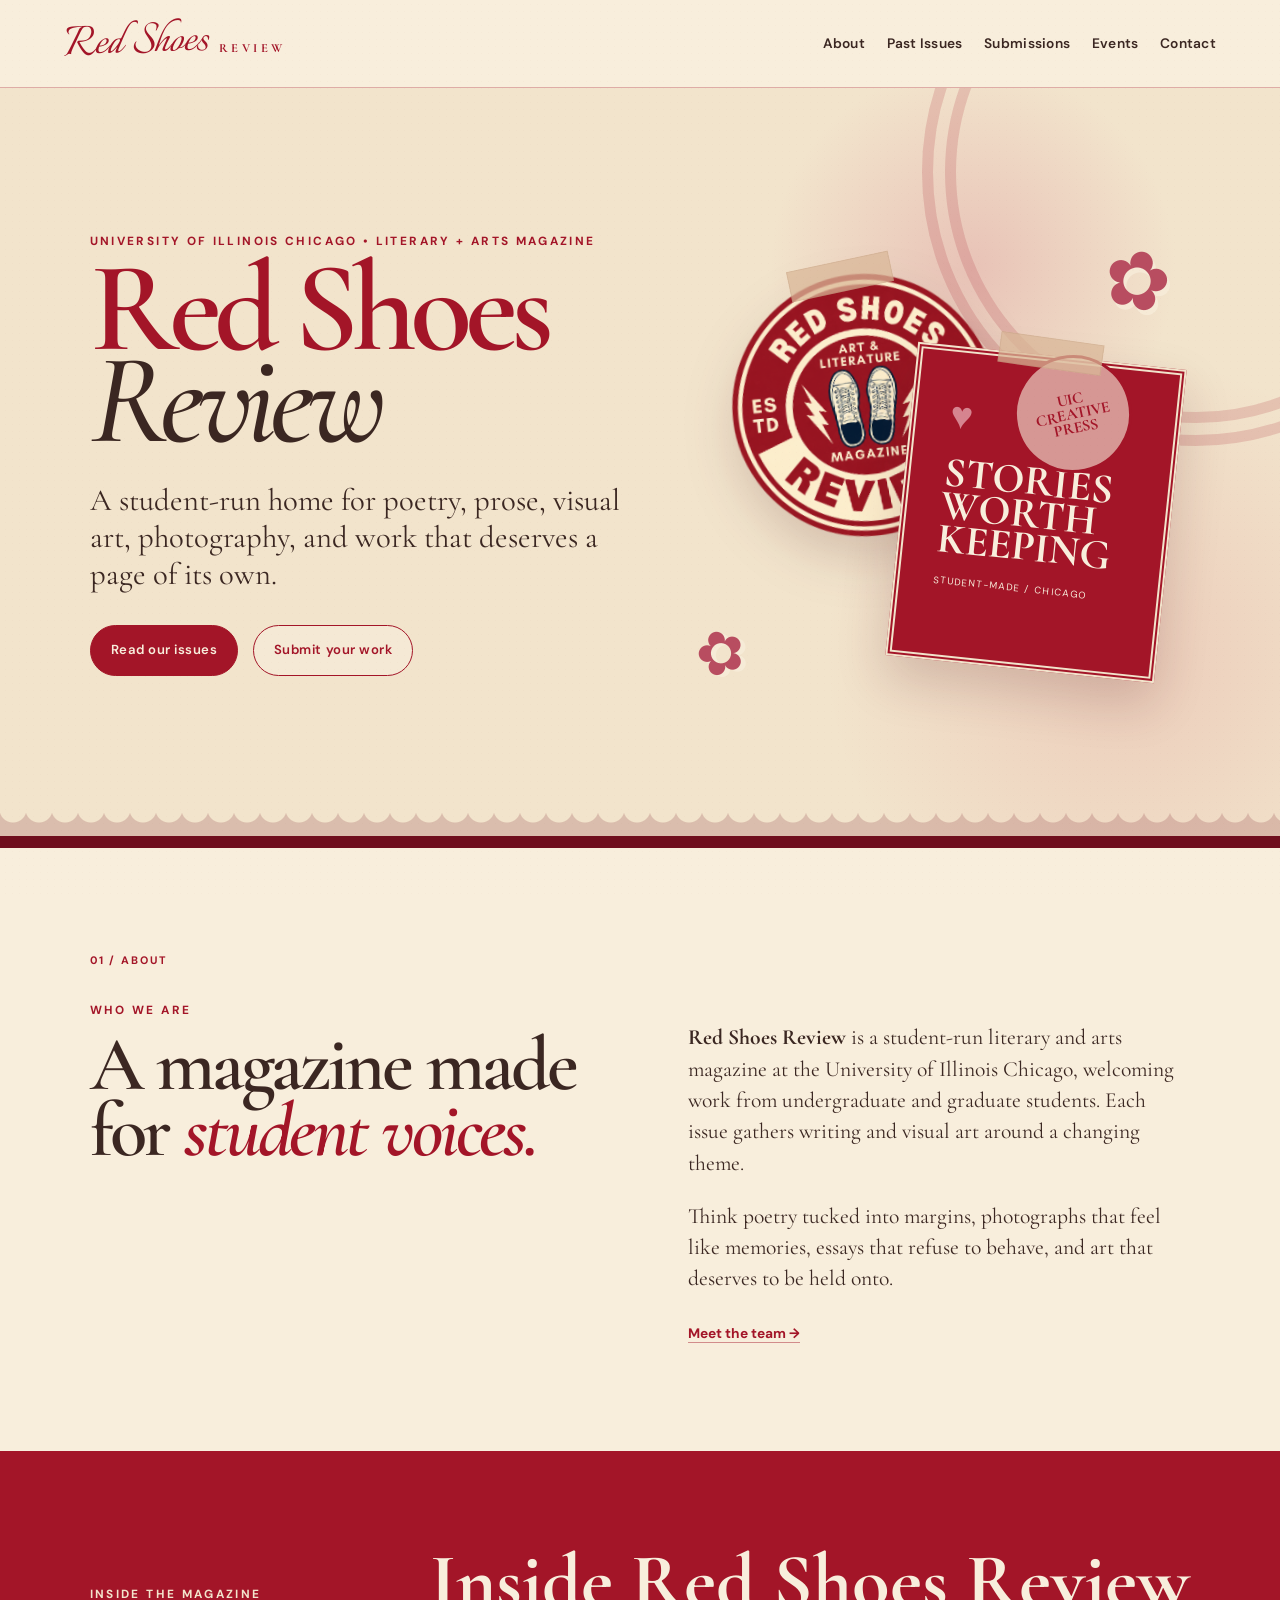
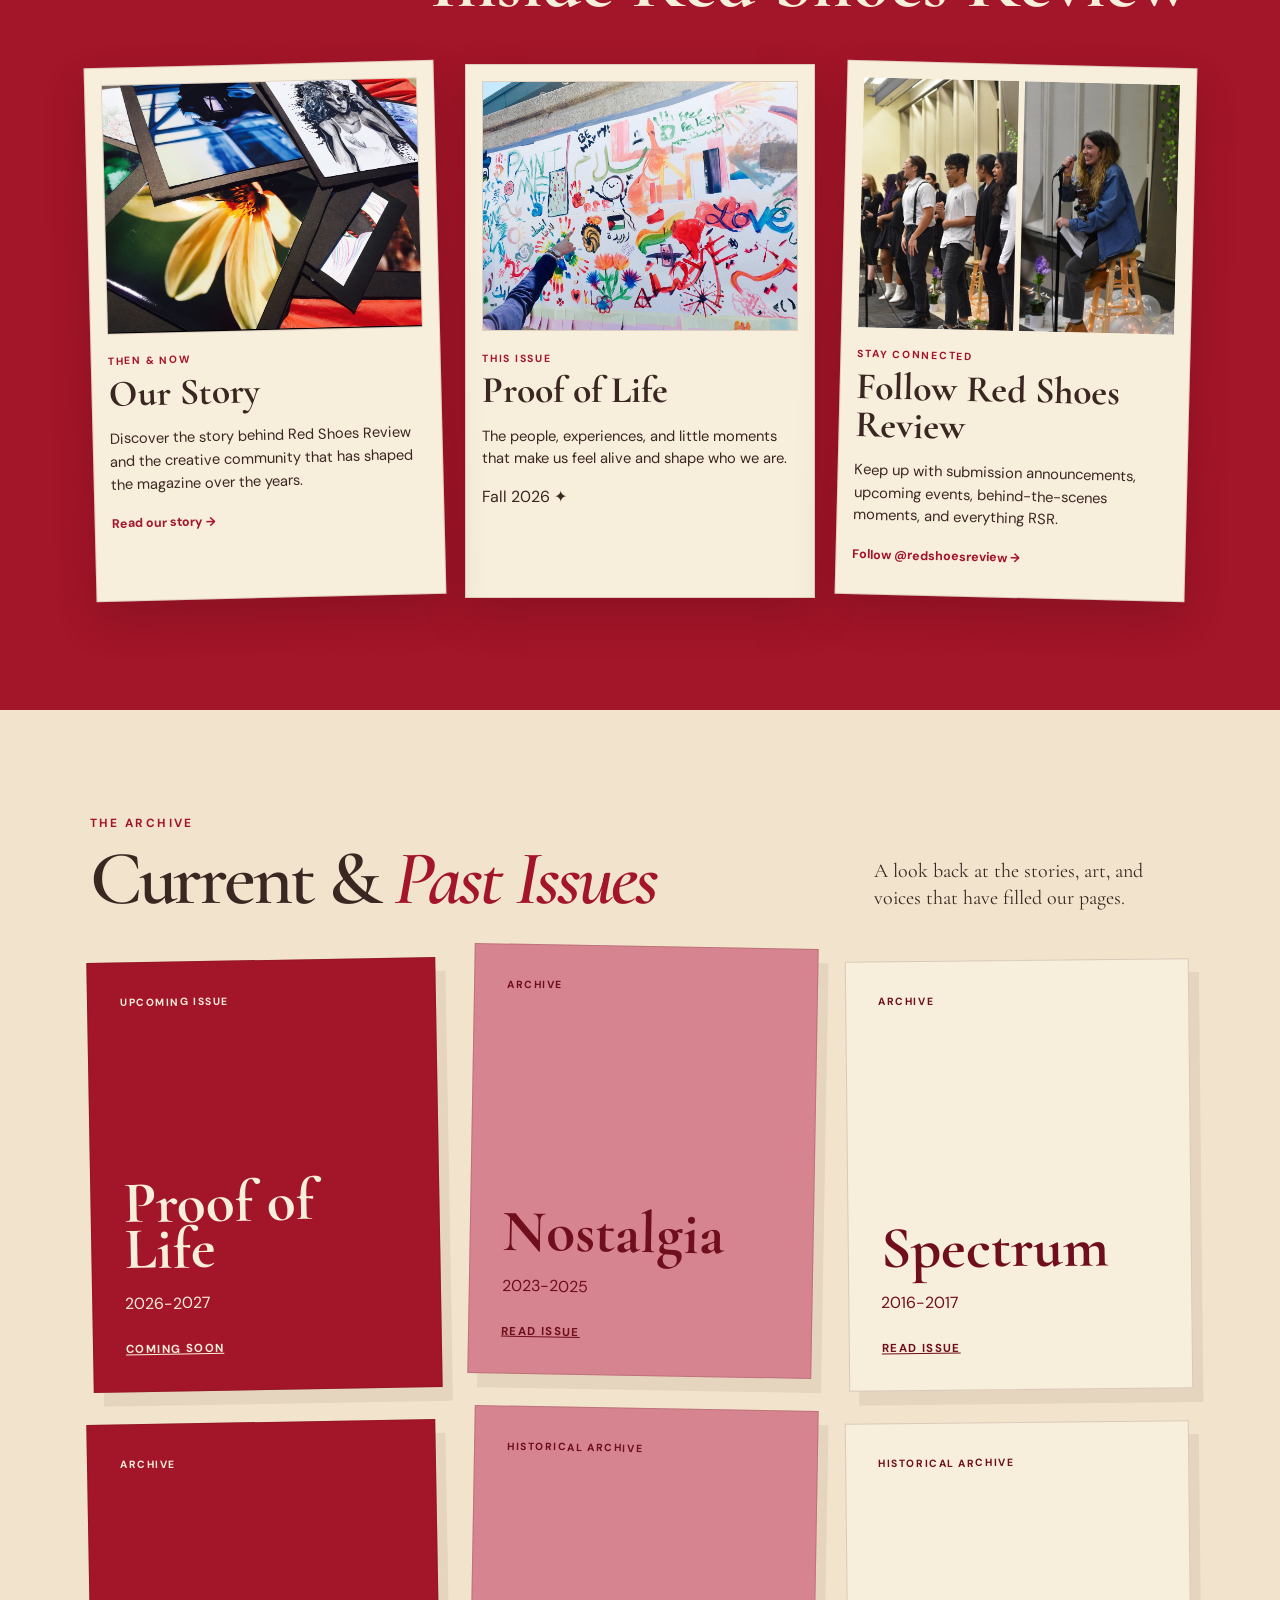
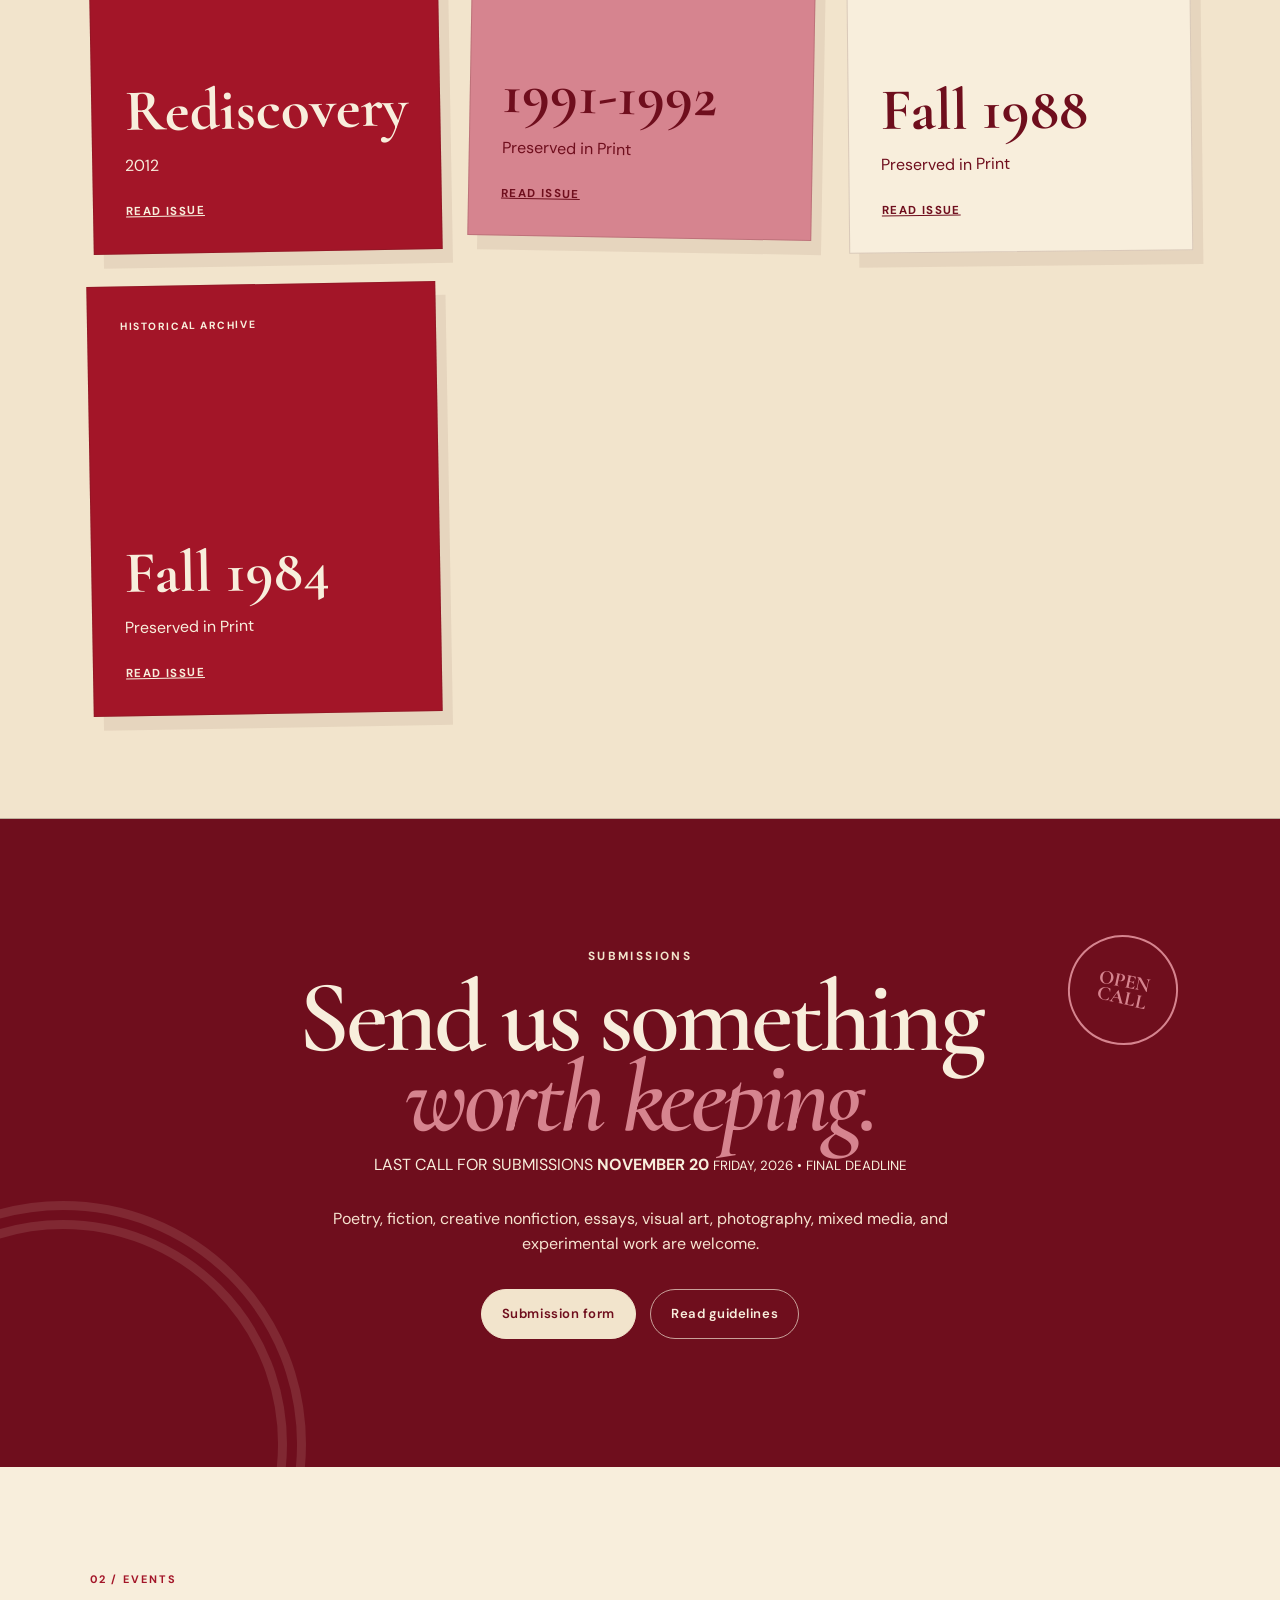
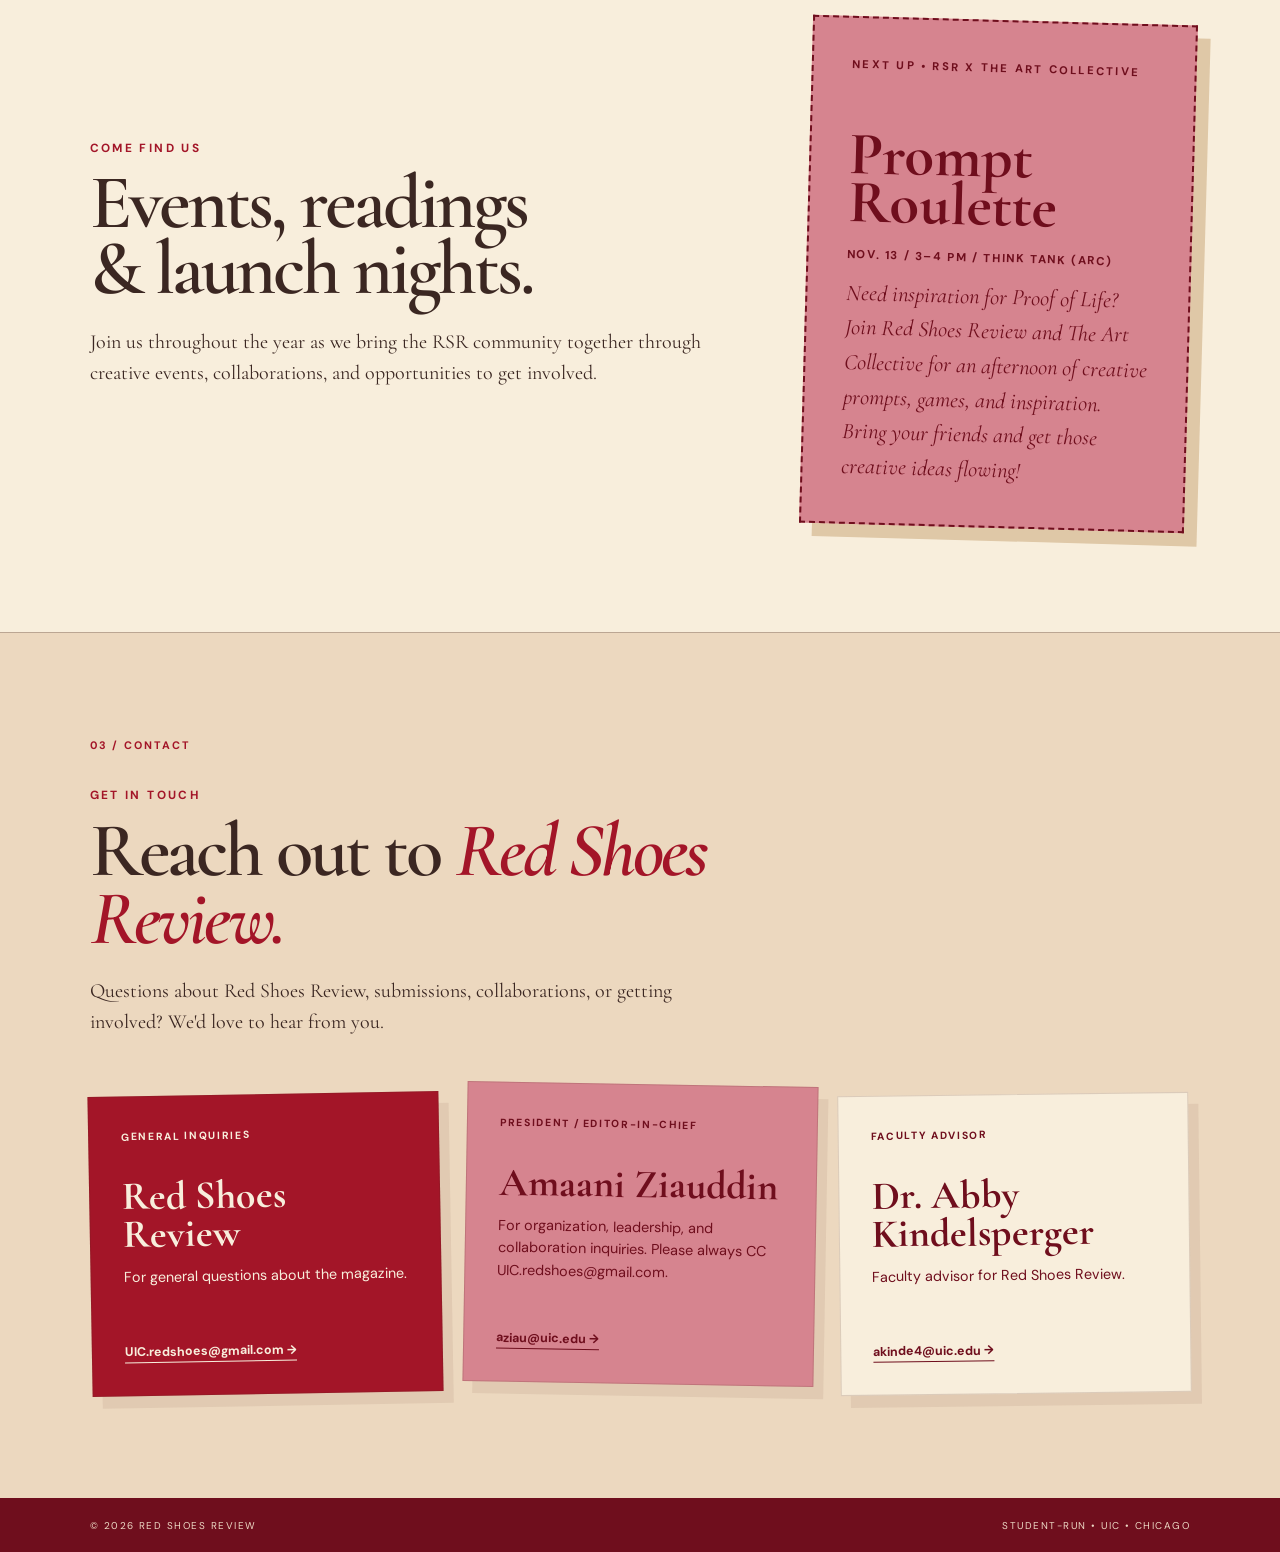
==== index.html @ 025b5a19 "Add deadline banner and update submission text Added a deadline banner for submissions and restructu" ====
<!doctype html>
<html lang="en">
<head>
  <meta charset="utf-8" />
  <meta name="viewport" content="width=device-width, initial-scale=1" />
  <meta name="description" content="Red Shoes Review — UIC's student literary and arts magazine." />
  <title>Red Shoes Review</title>
  <link rel="preconnect" href="https://fonts.googleapis.com">
  <link rel="preconnect" href="https://fonts.gstatic.com" crossorigin>
  <link href="https://fonts.googleapis.com/css2?family=Cormorant+Garamond:ital,wght@0,500;0,600;0,700;1,600&family=DM+Sans:wght@400;500;600&family=Italianno&display=swap" rel="stylesheet">
  <style>
:root {
  --cream: #f2e4cc;
  --cream-light: #f8eedc;
  --cream-deep: #dfc8a7;
  --red: #a31528;
  --red-bright: #bf2037;
  --red-dark: #6f0e1d;
  --pink: #d6848f;
  --rose: #b84d60;
  --brown: #3b2722;
  --brown-soft: #6e5148;
  --line: rgba(59,39,34,.28);
  --shadow: rgba(77, 20, 27, .18);
}

* { box-sizing: border-box; }
html { scroll-behavior: smooth; }
body {
  margin: 0;
  color: var(--brown);
  background: var(--cream-light);
  font-family: "DM Sans", Arial, sans-serif;
  line-height: 1.55;
}
body::before {
  content: "";
  position: fixed;
  inset: 0;
  z-index: 100;
  pointer-events: none;
  opacity: .12;
  background-image:
    radial-gradient(rgba(74,46,35,.35) .45px, transparent .45px),
    radial-gradient(rgba(120,40,45,.16) .55px, transparent .55px);
  background-size: 4px 4px, 7px 7px;
  background-position: 0 0, 2px 1px;
  mix-blend-mode: multiply;
}
a { color: inherit; }

.site-header {
  position: sticky;
  top: 0;
  z-index: 50;
  min-height: 88px;
  padding: 14px 5vw;
  display: flex;
  justify-content: space-between;
  align-items: center;
  gap: 2rem;
  background: rgba(248, 238, 220, .96);
  border-bottom: 1px solid rgba(163,21,40,.3);
  backdrop-filter: blur(10px);
}
.logo { text-decoration: none; display: flex; align-items: baseline; gap: .6rem; color: var(--red); }
.logo-script { font-family: "Italianno", cursive; font-size: 3.25rem; line-height: .7; transform: rotate(-2deg); }
.logo-small { font-family: "Cormorant Garamond", serif; font-size: .78rem; font-weight: 700; letter-spacing: .28em; }
.nav { display: flex; gap: 1.35rem; align-items: center; }
.nav a { text-decoration: none; font-size: .86rem; font-weight: 600; letter-spacing: .02em; }
.nav a:hover { color: var(--red); }
.menu-toggle { display: none; border: 0; background: none; color: var(--red); font-size: 1.6rem; }

.hero {
  position: relative;
  min-height: 760px;
  overflow: hidden;
  padding: 7rem 7vw 8rem;
  display: grid;
  grid-template-columns: 1.05fr .95fr;
  align-items: center;
  gap: 5rem;
  background:
    radial-gradient(circle at 76% 24%, rgba(214,132,143,.35), transparent 18%),
    radial-gradient(circle at 88% 76%, rgba(191,32,55,.12), transparent 24%),
    var(--cream);
  border-bottom: 12px solid var(--red-dark);
}
.hero::before {
  content: "";
  position: absolute;
  width: 480px;
  height: 480px;
  right: -190px;
  top: -190px;
  border: 34px double rgba(163,21,40,.16);
  border-radius: 50%;
}
.kicker, .eyebrow { margin: 0 0 .8rem; color: var(--red); font-size: .74rem; font-weight: 700; letter-spacing: .2em; text-transform: uppercase; }
.hero h1 {
  margin: 0;
  font-family: "Cormorant Garamond", serif;
  font-size: clamp(5rem, 10vw, 9.7rem);
  font-weight: 600;
  line-height: .72;
  letter-spacing: -.055em;
  color: var(--brown);
}
.hero h1 .hero-red { color: var(--red); }
.hero h1 em { color: var(--brown); font-weight: 500; }
.hero-intro { max-width: 670px; margin: 2.2rem 0 0; font-family: "Cormorant Garamond", serif; font-size: clamp(1.35rem, 2.4vw, 2rem); line-height: 1.2; }
.hero-actions, .submit-buttons { display: flex; gap: .9rem; flex-wrap: wrap; margin-top: 2rem; }
.button { display: inline-block; text-decoration: none; border-radius: 999px; padding: .88rem 1.25rem; border: 1px solid var(--red); font-size: .82rem; font-weight: 600; letter-spacing: .04em; transition: .2s ease; }
.button.solid { color: var(--cream-light); background: var(--red); }
.button.solid:hover { background: var(--red-dark); transform: translateY(-2px); }
.button.outline { color: var(--red); background: rgba(248,238,220,.55); }
.button.outline:hover { background: #fff7e8; transform: translateY(-2px); }

.hero-art { min-height: 470px; position: relative; }
.paper-card { position: absolute; background: var(--cream-light); border: 1px solid rgba(90,46,37,.18); box-shadow: 0 22px 50px var(--shadow); }
.card-a { width: 290px; height: 390px; left: 2%; top: 8%; padding: 1.3rem; transform: rotate(-7deg); }
.card-a::before { content:""; position:absolute; inset:12px; border:2px solid var(--red); opacity:.55; }
.tiny-type { position: relative; z-index: 1; color: var(--red); font-size: .62rem; letter-spacing: .2em; }
.big-r { position: relative; z-index:1; margin-top: 2rem; font-family: "Cormorant Garamond", serif; color: var(--red); font-size: 14rem; line-height: .72; text-align: center; font-style: italic; }
.scribble { position: absolute; z-index:1; bottom: 1.8rem; left: 2rem; font-family: "Italianno", cursive; color: var(--red-dark); font-size: 2rem; transform: rotate(-3deg); }
.card-b { width: 270px; height: 315px; right: 4%; bottom: 4%; padding: 2.1rem; background: var(--red); color: var(--cream-light); transform: rotate(6deg); border: 6px double var(--cream); }
.card-b p { margin: .7rem 0; font-family: "Cormorant Garamond", serif; font-size: 2.65rem; font-weight: 700; line-height: .78; }
.card-b span { font-size: .6rem; letter-spacing: .15em; text-transform: uppercase; }
.shoe-mark { font-size: 2.4rem; color: var(--pink); }
.tape { position: absolute; width: 104px; height: 31px; background: rgba(218,183,151,.72); box-shadow: inset 0 0 0 1px rgba(100,61,42,.08); }
.tape-one { left: 17%; top: 9%; transform: rotate(-12deg); }
    .tape-two {
  right: 18%;
  bottom: 68%;
  transform: rotate(8deg);
  z-index: 5;
}
.flower { position: absolute; color: var(--rose); font-size: 5rem; text-shadow: 4px 4px 0 rgba(248,238,220,.7); }
.flower-one { right: 4%; top: 0; transform: rotate(14deg); }
.flower-two { left: -2%; bottom: -2%; font-size: 3.7rem; transform: rotate(-19deg); }
.stamp { position: absolute; right: 12%; top: 29%; width: 118px; height: 118px; border: 3px solid var(--red); border-radius: 50%; display:grid; place-items:center; text-align:center; color: var(--red); font-family: "Cormorant Garamond", serif; font-weight:700; line-height: .9; transform: rotate(-12deg); background: rgba(248,238,220,.6); }
.scallop { position:absolute; left:0; right:0; bottom:-1px; height:26px; background: radial-gradient(circle at 13px -2px, transparent 13px, var(--red-dark) 14px) 0 0/26px 26px repeat-x; opacity:.18; }
.logo-card {
  position: absolute;
  width: 300px;
  height: 300px;
  left: 2%;
  top: 8%;
  transform: rotate(-6deg);
  filter: drop-shadow(0 22px 25px rgba(77,20,27,.18));
}

.logo-card img {
  width: 100%;
  height: 100%;
  object-fit: contain;
  display: block;
}
.section { padding: 6.5rem 7vw; }
.section-label { color: var(--red); font-size: .68rem; font-weight:700; letter-spacing:.18em; margin-bottom: 2rem; }
.intro-section { background: var(--cream-light); }
.intro-grid { display:grid; grid-template-columns: 1fr 1fr; gap: 6rem; }
.intro-grid h2, .issues-head h2, .events-grid h2, .media-heading h2 { margin:0; font-family: "Cormorant Garamond", serif; font-size: clamp(3.2rem, 6vw, 6.7rem); line-height:.86; font-weight:600; letter-spacing:-.04em; color: var(--brown); }
.intro-grid h2 em, .issues-head h2 em, .media-heading h2 em { color: var(--red); }
.intro-text { max-width: 610px; font-family: "Cormorant Garamond", serif; font-size: 1.35rem; line-height:1.45; }
.text-link { color: var(--red); font-family: "DM Sans", sans-serif; font-size:.86rem; font-weight:700; text-decoration:none; border-bottom:1px solid rgba(163,21,40,.45); }

.feature-band { padding: 6rem 7vw 7rem; background: var(--red); color: var(--cream-light); }
.feature-heading { display:flex; justify-content:space-between; gap:2rem; align-items:end; margin-bottom:3rem; }
.feature-heading h2 { margin:0; font-family:"Cormorant Garamond",serif; font-size:clamp(3.4rem,6vw,6rem); line-height:.9; }
.eyebrow.light { color: var(--cream); }
.feature-grid { display:grid; grid-template-columns:repeat(3,1fr); gap:1.6rem; }
.feature-card { background: var(--cream-light); color:var(--brown); padding:1rem 1rem 1.7rem; box-shadow:0 18px 40px rgba(56,7,16,.22); border:1px solid rgba(117,25,35,.16); }
.tilt-left { transform: rotate(-1.4deg); }
.tilt-right { transform: rotate(1.4deg); }
.image-placeholder { min-height:250px; display:grid; place-items:center; border:1px solid rgba(90,46,37,.16); font-family:"Cormorant Garamond",serif; font-size:2.6rem; line-height:.8; text-align:center; }
.issue-image { background: linear-gradient(135deg,var(--red-dark),var(--rose)); color:var(--cream-light); }
.event-image { background: linear-gradient(135deg,#d9ad86,#bd6f70); color:var(--red-dark); }
.archive-image { background: linear-gradient(135deg,#d9b5b7,var(--cream-deep)); color:var(--red-dark); }
.card-kicker { margin:1.2rem 0 .35rem; color:var(--red); font-size:.65rem; font-weight:700; letter-spacing:.17em; }
.feature-card h3 { margin:.15rem 0 .5rem; font-family:"Cormorant Garamond",serif; font-size:2.35rem; line-height:1; }
.feature-card p:not(.card-kicker) { font-size:.92rem; }
.feature-card a { color:var(--red); font-weight:700; font-size:.78rem; text-decoration:none; }

.issues-section { background: var(--cream); border-bottom:1px solid var(--line); }
.issues-head { display:grid; grid-template-columns:1fr .45fr; gap:5rem; align-items:end; margin-bottom:3rem; }
.side-note { margin:0; font-family:"Cormorant Garamond",serif; font-size:1.25rem; line-height:1.35; }
.issue-shelf { display:grid; grid-template-columns:repeat(3,1fr); gap:2rem; align-items:end; }
.issue-card { min-height:430px; padding:2rem; display:flex; flex-direction:column; justify-content:flex-end; box-shadow:10px 14px 0 rgba(91,38,35,.08); border:1px solid rgba(80,37,32,.18); }
.issue-card h3 { margin:0 0 1rem; font-family:"Cormorant Garamond",serif; font-size:3.7rem; line-height:.78; }
.issue-card p { margin:.25rem 0 1.5rem; }
.issue-card a { align-self:flex-start; font-size:.72rem; font-weight:700; letter-spacing:.12em; }
.issue-number { margin-bottom:auto; font-size:.65rem; font-weight:700; letter-spacing:.15em; }
.issue-red { background:var(--red); color:var(--cream-light); transform:rotate(-1deg); }
.issue-pink { background:var(--pink); color:var(--red-dark); transform:translateY(-14px) rotate(1deg); }
.issue-cream { background:var(--cream-light); color:var(--red-dark); transform:rotate(-.6deg); }

.submit-section { position:relative; overflow:hidden; padding:8rem 7vw; text-align:center; background:var(--red-dark); color:var(--cream-light); }
.submit-section::after { content:""; position:absolute; width:430px; height:430px; border:28px double rgba(242,228,204,.12); border-radius:50%; left:-180px; bottom:-220px; pointer-events:none; }.submit-section h2 { margin:.3rem auto 1rem; font-family:"Cormorant Garamond",serif; font-size:clamp(4rem,8vw,8.2rem); font-weight:600; line-height:.78; letter-spacing:-.04em; }
.submit-section h2 em { color:var(--pink); }
.submit-copy { max-width:660px; margin:1.8rem auto 0; color:#f6e2cf; }
.submit-buttons { justify-content:center; }
.button.cream { background:var(--cream); border-color:var(--cream); color:var(--red-dark); }
.button.ghost { border-color:rgba(248,238,220,.65); color:var(--cream-light); }
.submit-stamp { position:absolute; right:8%; top:18%; width:110px; height:110px; border:2px solid var(--pink); border-radius:50%; display:grid; place-items:center; color:var(--pink); font-family:"Cormorant Garamond",serif; font-size:1.25rem; font-weight:700; line-height:.85; transform:rotate(12deg); }

.events-section { background:var(--cream-light); }
.events-grid { display:grid; grid-template-columns:1fr .62fr; gap:6rem; align-items:center; }
.body-copy { max-width:620px; margin-top:1.6rem; font-family:"Cormorant Garamond",serif; font-size:1.25rem; }
.event-ticket { padding:2.4rem; min-height:360px; background:var(--pink); color:var(--red-dark); border:2px dashed var(--red-dark); box-shadow:13px 13px 0 var(--cream-deep); transform:rotate(1.6deg); }
.ticket-top { font-size:.7rem; letter-spacing:.2em; font-weight:700; }
.event-ticket h3 { margin:3.5rem 0 1.2rem; font-family:"Cormorant Garamond",serif; font-size:3.8rem; line-height:.8; }
.event-ticket p { font-size:.72rem; font-weight:700; letter-spacing:.14em; }
.event-ticket span { font-family:"Cormorant Garamond",serif; font-style:italic; font-size:1.4rem; }

.contact-directory {
  background: #ecd8bf;
  border-top: 1px solid var(--line);
}

.contact-directory-head {
  max-width: 760px;
  margin-bottom: 3.5rem;
}

.contact-directory-head h2 {
  margin: 0;
  font-family: "Cormorant Garamond", serif;
  font-size: clamp(3.4rem, 6vw, 6.5rem);
  line-height: .88;
  font-weight: 600;
  letter-spacing: -.04em;
  color: var(--brown);
}

.contact-directory-head h2 em {
  color: var(--red);
}

.contact-directory-head > p:last-child {
  max-width: 620px;
  margin-top: 1.5rem;
  font-family: "Cormorant Garamond", serif;
  font-size: 1.25rem;
}

.contact-card-grid {
  display: grid;
  grid-template-columns: repeat(3, 1fr);
  gap: 1.5rem;
  align-items: stretch;
}

.contact-card {
  min-height: 300px;
  padding: 2rem;
  display: flex;
  flex-direction: column;
  border: 1px solid rgba(90,46,37,.18);
  box-shadow: 10px 12px 0 rgba(91,38,35,.08);
}

.contact-card-red {
  background: var(--red);
  color: var(--cream-light);
  transform: rotate(-1deg);
}

.contact-card-pink {
  background: var(--pink);
  color: var(--red-dark);
  transform: translateY(-10px) rotate(1deg);
}

.contact-card-cream {
  background: var(--cream-light);
  color: var(--red-dark);
  transform: rotate(-.7deg);
}

.contact-role {
  margin: 0 0 2rem;
  font-size: .65rem;
  font-weight: 700;
  letter-spacing: .16em;
}

.contact-card h3 {
  margin: 0 0 .8rem;
  font-family: "Cormorant Garamond", serif;
  font-size: 2.5rem;
  line-height: .95;
}

.contact-description {
  margin: 0 0 2rem;
  font-size: .9rem;
}

.contact-card a {
  margin-top: auto;
  color: inherit;
  font-size: .78rem;
  font-weight: 700;
  text-decoration: none;
  border-bottom: 1px solid currentColor;
  align-self: flex-start;
}

.contact-section { padding:5rem 7vw; display:flex; justify-content:space-between; gap:4rem; align-items:end; background:var(--red); color:var(--cream-light); }
.contact-section h2 { margin:0; font-family:"Italianno",cursive; font-size:5.3rem; font-weight:400; line-height:.8; }
.contact-section p { margin:.5rem 0 0; }
.contact-links { display:flex; gap:1.2rem; flex-wrap:wrap; }
.contact-links a { color:var(--cream-light); text-decoration:none; border-bottom:1px solid rgba(248,238,220,.55); font-size:.85rem; }
footer { display:flex; justify-content:space-between; gap:1rem; padding:1.2rem 7vw; background:var(--red-dark); color:#edd9c5; font-size:.62rem; letter-spacing:.15em; }

@media (max-width: 950px) {
  .menu-toggle { display:block; }
  .nav { display:none; position:absolute; top:100%; left:0; right:0; padding:1.2rem 5vw 1.6rem; background:var(--cream-light); border-bottom:1px solid rgba(163,21,40,.22); flex-direction:column; align-items:flex-start; }
  .nav.open { display:flex; }
  .hero { grid-template-columns:1fr; padding-top:5rem; gap:3rem; }
  .hero-art { min-height:430px; max-width:600px; width:100%; }
  .feature-grid, .issue-shelf { grid-template-columns:1fr; }
  .contact-card-grid {
  grid-template-columns: 1fr;
}

.contact-card,
.contact-card-red,
.contact-card-pink,
.contact-card-cream {
  transform: none;
}
  .feature-card, .tilt-left, .tilt-right { transform:none; }
  .issue-card { min-height:350px; transform:none; }
  .issue-pink { transform:none; }
  .intro-grid, .issues-head, .events-grid, .media-heading { grid-template-columns:1fr; gap:2rem; }
  .media-grid { grid-template-columns:1fr 1fr; }
  .submit-stamp { position:static; margin:0 auto 2rem; }
}

@media (max-width: 620px) {
  .site-header { min-height:74px; }
  .logo-script { font-size:2.65rem; }
  .logo-small {
  display: inline;
  font-size: .68rem;
  letter-spacing: .22em;
}
  .hero { min-height:auto; padding:4.5rem 6vw 6rem; }
  .hero h1 { font-size:clamp(4.4rem,21vw,7rem); }
  .hero-intro { font-size:1.25rem; }
  .hero-art { min-height:380px; }
  .logo-card {
  width: 190px;
  height: 190px;
}
  .tape-one {
  left: 15%;
  top: 9%;
  width: 90px;
  height: 27px;
}

.tape-two {
  right: 14%;
  bottom: 63%;
  width: 90px;
  height: 27px;
}
  .card-a { width:220px; height:300px; }
  .big-r { font-size:10rem; }
  .card-b { width:205px; height:245px; padding:1.4rem; }
  .card-b p { font-size:2rem; }
  .stamp { display:none; }
  .section, .feature-band { padding:5rem 6vw; }
  .feature-heading { display:block; }
  .media-grid { grid-template-columns:1fr; }
  .contact-section, footer { flex-direction:column; align-items:flex-start; }
  .contact-section h2 { font-size:4.2rem; }
}
.submit-buttons {
  position: relative;
  z-index: 10;
}

.submit-buttons a {
  position: relative;
  z-index: 11;
  pointer-events: auto;
  touch-action: manipulation;
}

.submit-stamp {
  pointer-events: none;
}
 
  /* Feature card photographs */
.feature-photo {
  width: 100%;
  height: 250px;
  object-fit: cover;
  display: block;
  border: 1px solid rgba(90,46,37,.16);
}

/* Two photographs in the Follow RSR card */
.feature-photo-pair {
  display: grid;
  grid-template-columns: 1fr 1fr;
  gap: 6px;
  height: 250px;
  overflow: hidden;
}

.feature-photo-pair img {
  width: 100%;
  height: 250px;
  min-width: 0;
  object-fit: cover;
  object-position: center 35%;
  display: block;
}

</style>
</head>
<body>

  <header class="site-header">
    <a class="logo" href="#home" aria-label="Red Shoes Review home">
      <span class="logo-script">Red Shoes</span>
      <span class="logo-small">REVIEW</span>
    </a>
    <button class="menu-toggle" aria-label="Open navigation" aria-expanded="false">☰</button>
    <nav class="nav" aria-label="Main navigation">
      <a href="#about">About</a>
      <a href="#issues">Past Issues</a>
      <a href="#submissions">Submissions</a>
      <a href="#events">Events</a>
      <a href="#contact">Contact</a>
    </nav>
  </header>

  <main>
    <section id="home" class="hero">
      <div class="hero-copy">
        <p class="kicker">UNIVERSITY OF ILLINOIS CHICAGO • LITERARY + ARTS MAGAZINE</p>
        <h1><span class="hero-red">Red Shoes</span><br><em>Review</em></h1>
        <p class="hero-intro">A student-run home for poetry, prose, visual art, photography, and work that deserves a page of its own.</p>
        <div class="hero-actions">
          <a class="button solid" href="#issues">Read our issues</a>
          <a class="button outline" href="#submissions">Submit your work</a>
        </div>
      </div>
<div class="hero-art" aria-hidden="true">
      <div class="logo-card">
  <img src="rsr-logo.png" alt="Red Shoes Review logo">
</div>
  <div class="tape tape-two"></div>
        <div class="paper-card card-b">
          <div class="shoe-mark">♥</div>
          <p>STORIES<br>WORTH<br>KEEPING</p>
          <span>student-made / chicago</span>
        </div>
        <div class="tape tape-one"></div>
        <div class="flower flower-one">✿</div>
        <div class="flower flower-two">✿</div>
        <div class="stamp">UIC<br>CREATIVE<br>PRESS</div>
      </div>
      <div class="scallop" aria-hidden="true"></div>
    </section>

    <section id="about" class="section intro-section">
      <div class="section-label">01 / ABOUT</div>
      <div class="intro-grid">
        <div>
          <p class="eyebrow">WHO WE ARE</p>
          <h2>A magazine made for <em>student voices.</em></h2>
        </div>
        <div class="intro-text">
          <p><strong>Red Shoes Review</strong> is a student-run literary and arts magazine at the University of Illinois Chicago, welcoming work from undergraduate and graduate students. Each issue gathers writing and visual art around a changing theme.</p>
          <p>Think poetry tucked into margins, photographs that feel like memories, essays that refuse to behave, and art that deserves to be held onto.</p>
          <a class="text-link" href="team.html">Meet the team →</a>
        </div>
      </div>
    </section>

   <section class="feature-band">
  <div class="feature-heading">
    <p class="eyebrow light">INSIDE THE MAGAZINE</p>
    <h2>Inside Red Shoes Review</h2>
  </div>

<div class="feature-grid">

  <!-- OUR STORY -->
  <article class="feature-card tilt-left">
    <img
      src="frame.jpg"
      alt="Framed student artwork and photography"
      class="feature-photo"
      loading="lazy"
    >

    <p class="card-kicker">THEN & NOW</p>
    <h3>Our Story</h3>

    <p>
      Discover the story behind Red Shoes Review and the creative
      community that has shaped the magazine over the years.
    </p>

    <a href="story.html">Read our story →</a>
  </article>

  <!-- CURRENT THEME -->
  <article class="feature-card">
    <img
      src="mural.jpg"
      alt="Colorful collaborative art mural"
      class="feature-photo"
      loading="lazy"
    >

    <p class="card-kicker">THIS ISSUE</p>
    <h3>Proof of Life</h3>

    <p>
      The people, experiences, and little moments that make us
      feel alive and shape who we are.
    </p>

    <span class="card-link">Fall 2026 ✦</span>
  </article>

  <!-- FOLLOW RSR -->
  <article class="feature-card tilt-right">
    <div class="feature-photo-pair">
      <img
        src="event1.jpg"
        alt="Students performing together at a creative event"
        loading="lazy"
      >
      <img
        src="event2.jpg"
        alt="Student performer speaking into a microphone"
        loading="lazy"
      >
    </div>

    <p class="card-kicker">STAY CONNECTED</p>
    <h3>Follow Red Shoes Review</h3>

    <p>
      Keep up with submission announcements, upcoming events,
      behind-the-scenes moments, and everything RSR.
    </p>

    <a
      href="https://www.instagram.com/redshoesreview/"
      target="_blank"
      rel="noopener noreferrer"
    >
      Follow @redshoesreview →
    </a>
  </article>

</div>

</section>

    <section id="issues" class="section issues-section">
      <div class="issues-head">
        <div>
          <p class="eyebrow">THE ARCHIVE</p>
          <h2>Current & <em>Past Issues</em></h2>
     </div>
<p class="side-note">A look back at the stories, art, and voices that have filled our pages.</p>
</div>
      
<div class="issue-shelf">

  <article class="issue-card issue-red">
    <div class="issue-number">UPCOMING ISSUE</div>
    <h3>Proof of<br>Life</h3>
    <p>2026-2027</p>
    <a href="#">COMING SOON</a>
  </article>

  <article class="issue-card issue-pink">
    <div class="issue-number">ARCHIVE</div>
    <h3>Nostalgia</h3>
    <p>2023-2025</p>
    <a href="https://drive.google.com/file/d/1RnY9M354NFLuRtdFktSdixwep2SjSFGG/view?usp=sharing" target="_blank">READ ISSUE</a>
  </article>

  <article class="issue-card issue-cream">
    <div class="issue-number">ARCHIVE</div>
    <h3>Spectrum</h3>
    <p>2016-2017</p>
    <a href="https://drive.google.com/file/d/15fNDmJ6k6KvE8cC0KLzb0HQ23YBHxBeD/view?usp=sharing" target="_blank">READ ISSUE</a>
  </article>

  <article class="issue-card issue-red">
    <div class="issue-number">ARCHIVE</div>
    <h3>Rediscovery</h3>
    <p>2012</p>
    <a href="https://drive.google.com/file/d/1lkYy0Nb-58n5sFuaYPaM2UWgAz5dfUJW/view?usp=sharing" target="_blank">READ ISSUE</a>
  </article>

  <article class="issue-card issue-pink">
    <div class="issue-number">HISTORICAL ARCHIVE</div>
    <h3>1991-1992</h3>
    <p>Preserved in Print</p>
    <a href="https://drive.google.com/file/d/1gOXX9QXAvdQdhFoCY-P0DZy2JFzbGlqi/view?usp=sharing" target="_blank">READ ISSUE</a>
  </article>

  <article class="issue-card issue-cream">
    <div class="issue-number">HISTORICAL ARCHIVE</div>
    <h3>Fall 1988</h3>
    <p>Preserved in Print</p>
    <a href="https://drive.google.com/file/d/1urILhbvZp-N-h-5QSbr2a7ilYIwz2boj/view?usp=sharing" target="_blank">READ ISSUE</a>
  </article>

  <article class="issue-card issue-red">
    <div class="issue-number">HISTORICAL ARCHIVE</div>
    <h3>Fall 1984</h3>
    <p>Preserved in Print</p>
    <a href="https://drive.google.com/file/d/1l_7Qtk6-scWSlAb09eIxO_bOx3RqDXeX/view?usp=sharing" target="_blank">READ ISSUE</a>
  </article>

</div>

    </section>

    <section id="submissions" class="submit-section">
      <div class="submit-stamp">OPEN<br>CALL</div>
      <p class="eyebrow light">SUBMISSIONS</p>
      <h2>Send us something<br><em>worth keeping.</em></h2>
     
<div class="deadline-banner">
  <span>LAST CALL FOR SUBMISSIONS</span>
  <strong>NOVEMBER 20</strong>
  <small>FRIDAY, 2026 • FINAL DEADLINE</small>
</div>

<p class="submit-copy">
  Poetry, fiction, creative nonfiction, essays, visual art,
  photography, mixed media, and experimental work are welcome.
</p>

      <div class="submit-buttons">
        <a class="button cream" href="https://forms.gle/UVYysP1VeEr8FK5Q9" target="_blank">Submission form</a> 
        <a class="button ghost" href="https://docs.google.com/document/d/1TdY7Ooo_0HqhawLpr9X0P1zv04_hITHsDZ4DJjEVTZA/edit?usp=sharing" target="_blank">Read guidelines</a>
      </div>
    </section>

    <section id="events" class="section events-section">
      <div class="section-label">02 / EVENTS</div>
      <div class="events-grid">
        <div>
          <p class="eyebrow">COME FIND US</p>
          <h2>Events, readings<br>& launch nights.</h2>
          <p class="body-copy">Join us throughout the year as we bring the RSR community together through creative events, collaborations, and opportunities to get involved.</p>
        </div>
        
<div class="event-ticket">
  <div class="ticket-top">NEXT UP • RSR X THE ART COLLECTIVE</div>
  <h3>Prompt<br>Roulette</h3>
  <p>NOV. 13 / 3–4 PM / THINK TANK (ARC)</p>
  <span>Need inspiration for Proof of Life? Join Red Shoes Review and The Art Collective for an afternoon of creative prompts, games, and inspiration. Bring your friends and get those creative ideas flowing!</span>
</div>

      </div>
    </section>

    <section id="contact" class="section contact-directory">

  <div class="section-label">03 / CONTACT</div>

  <div class="contact-directory-head">
    <p class="eyebrow">GET IN TOUCH</p>
    <h2>Reach out to <em>Red Shoes Review.</em></h2>
    <p>
      Questions about Red Shoes Review, submissions, collaborations,
      or getting involved? We'd love to hear from you.
    </p>
  </div>

  <div class="contact-card-grid">

    <article class="contact-card contact-card-red">
      <p class="contact-role">GENERAL INQUIRIES</p>
      <h3>Red Shoes Review</h3>
      <p class="contact-description">For general questions about the magazine.</p>
      <a href="mailto:UIC.redshoes@gmail.com">
        UIC.redshoes@gmail.com →
      </a>
    </article>

    <article class="contact-card contact-card-pink">
      <p class="contact-role">PRESIDENT / EDITOR-IN-CHIEF</p>
      <h3>Amaani Ziauddin</h3>
      <p class="contact-description">
  For organization, leadership, and collaboration inquiries. Please always CC UIC.redshoes@gmail.com.
</p>
      <a href="mailto:aziau@uic.edu?cc=UIC.redshoes@gmail.com">
  aziau@uic.edu →
</a>
    </article>

    <article class="contact-card contact-card-cream">
      <p class="contact-role">FACULTY ADVISOR</p>
      <h3>Dr. Abby Kindelsperger</h3>
      <p class="contact-description">Faculty advisor for Red Shoes Review.</p>
      <a href="mailto:akinde4@uic.edu">
        akinde4@uic.edu →
      </a>
    </article>

  </div>

</section>

    

  <footer>
    <span>© 2026 RED SHOES REVIEW</span>
    <span>STUDENT-RUN • UIC • CHICAGO</span>
  </footer>

  <script>
const toggle = document.querySelector('.menu-toggle');
const nav = document.querySelector('.nav');

if (toggle && nav) {
  toggle.addEventListener('click', () => {
    const open = nav.classList.toggle('open');
    toggle.setAttribute('aria-expanded', String(open));
  });

  nav.querySelectorAll('a').forEach(link => link.addEventListener('click', () => {
    nav.classList.remove('open');
    toggle.setAttribute('aria-expanded', 'false');
  }));
}

  </script>
</body>
</html>
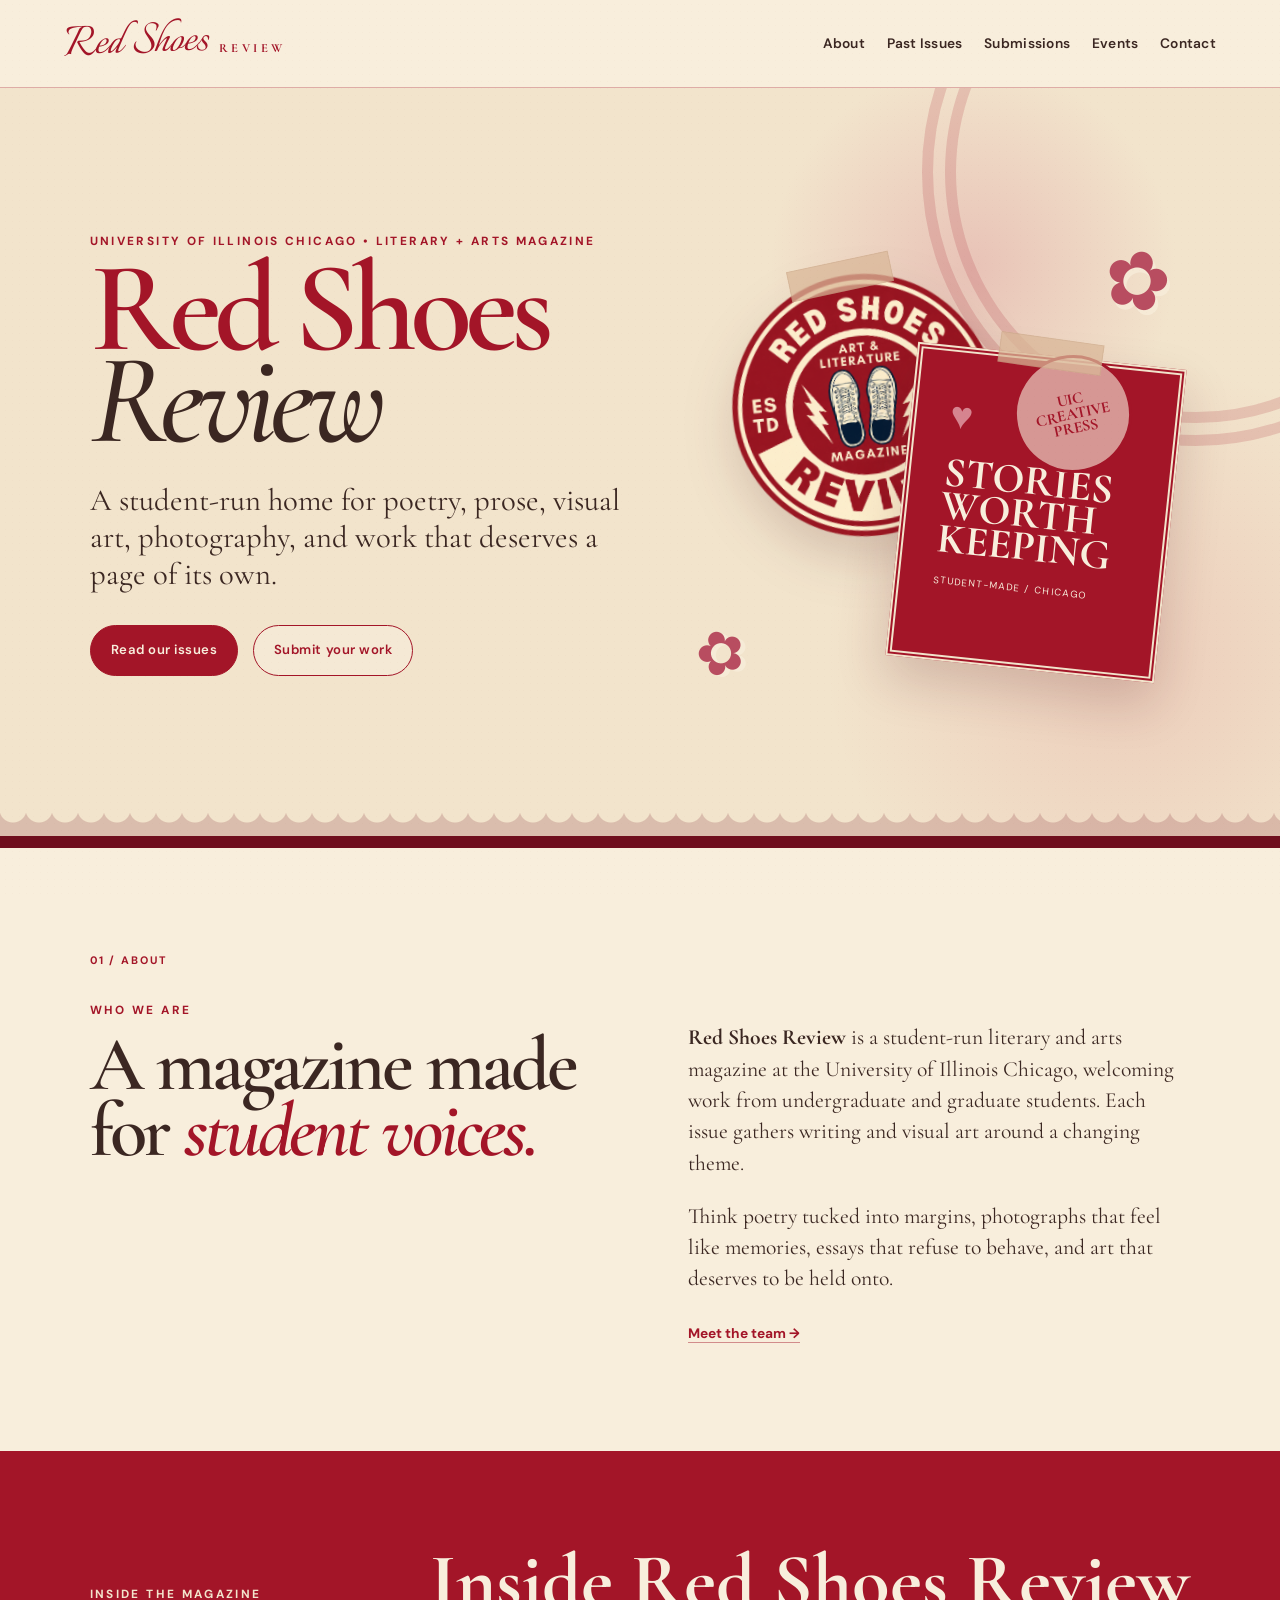
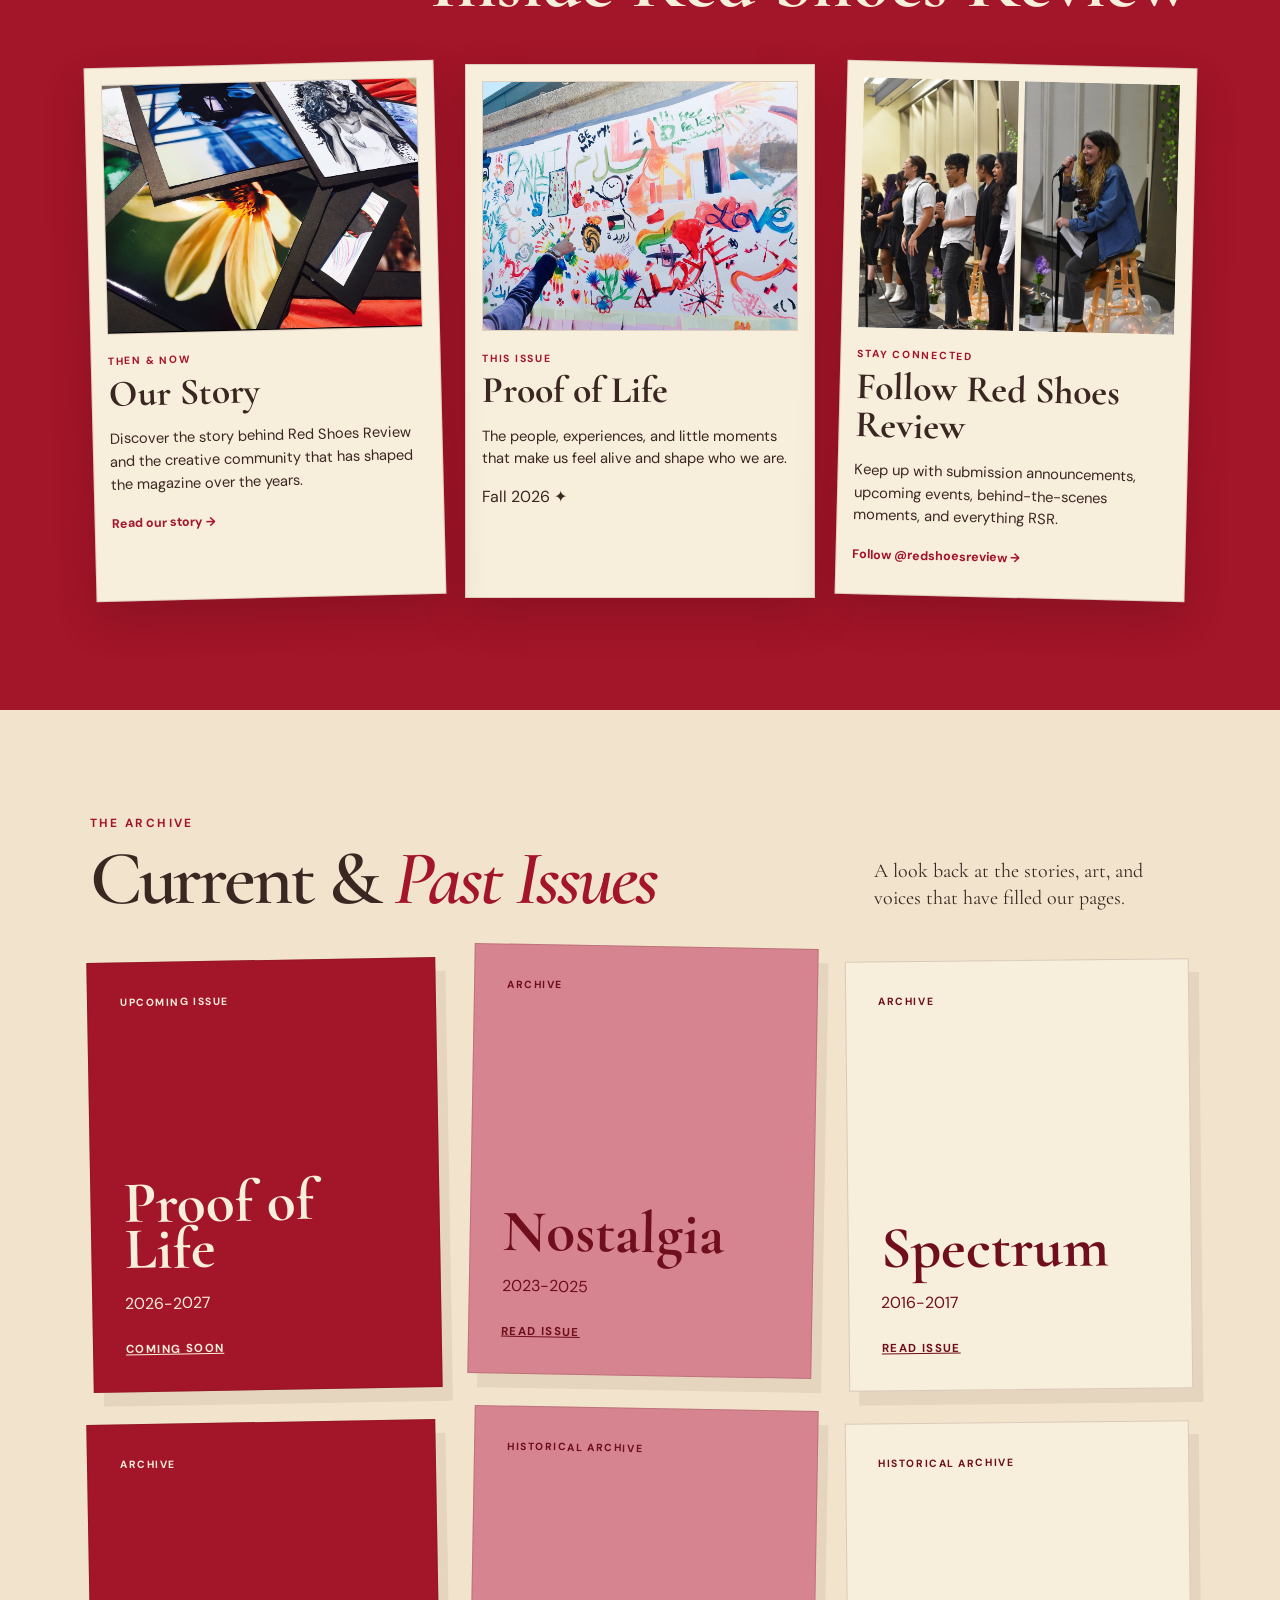
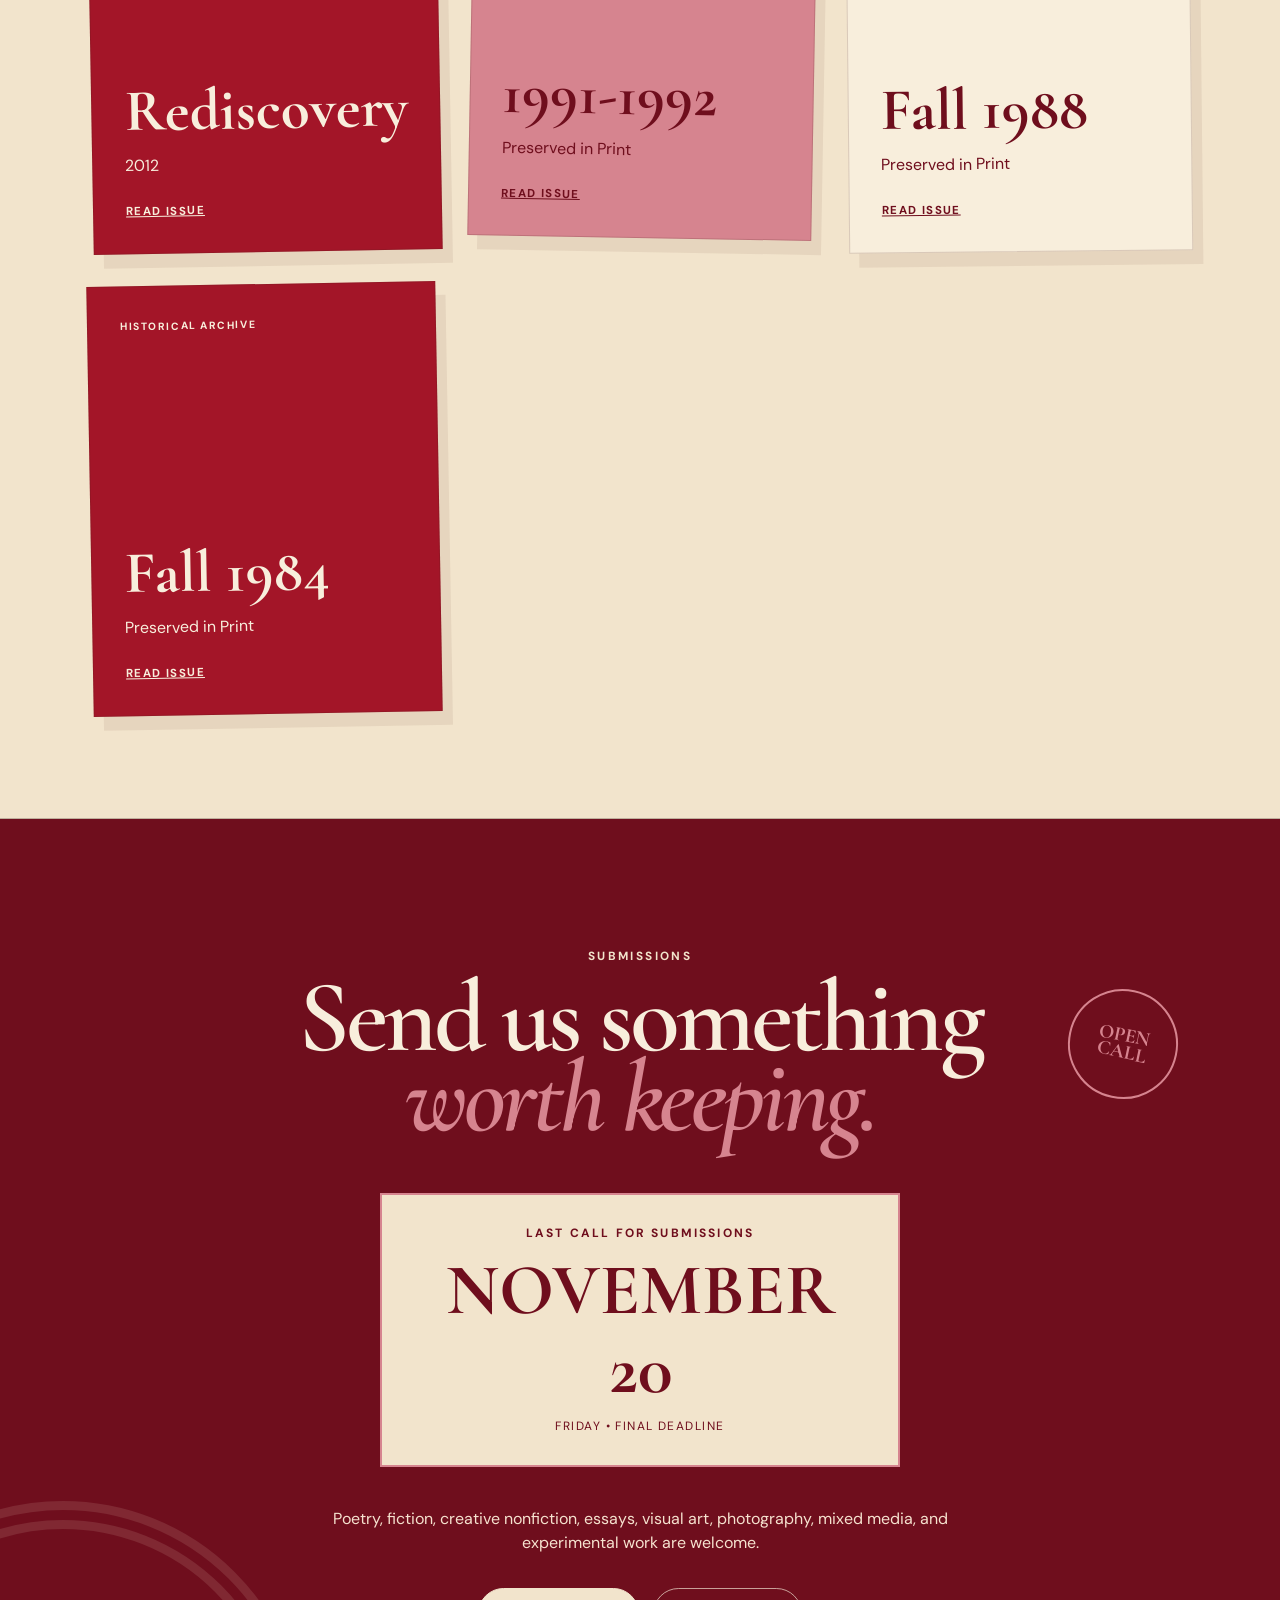
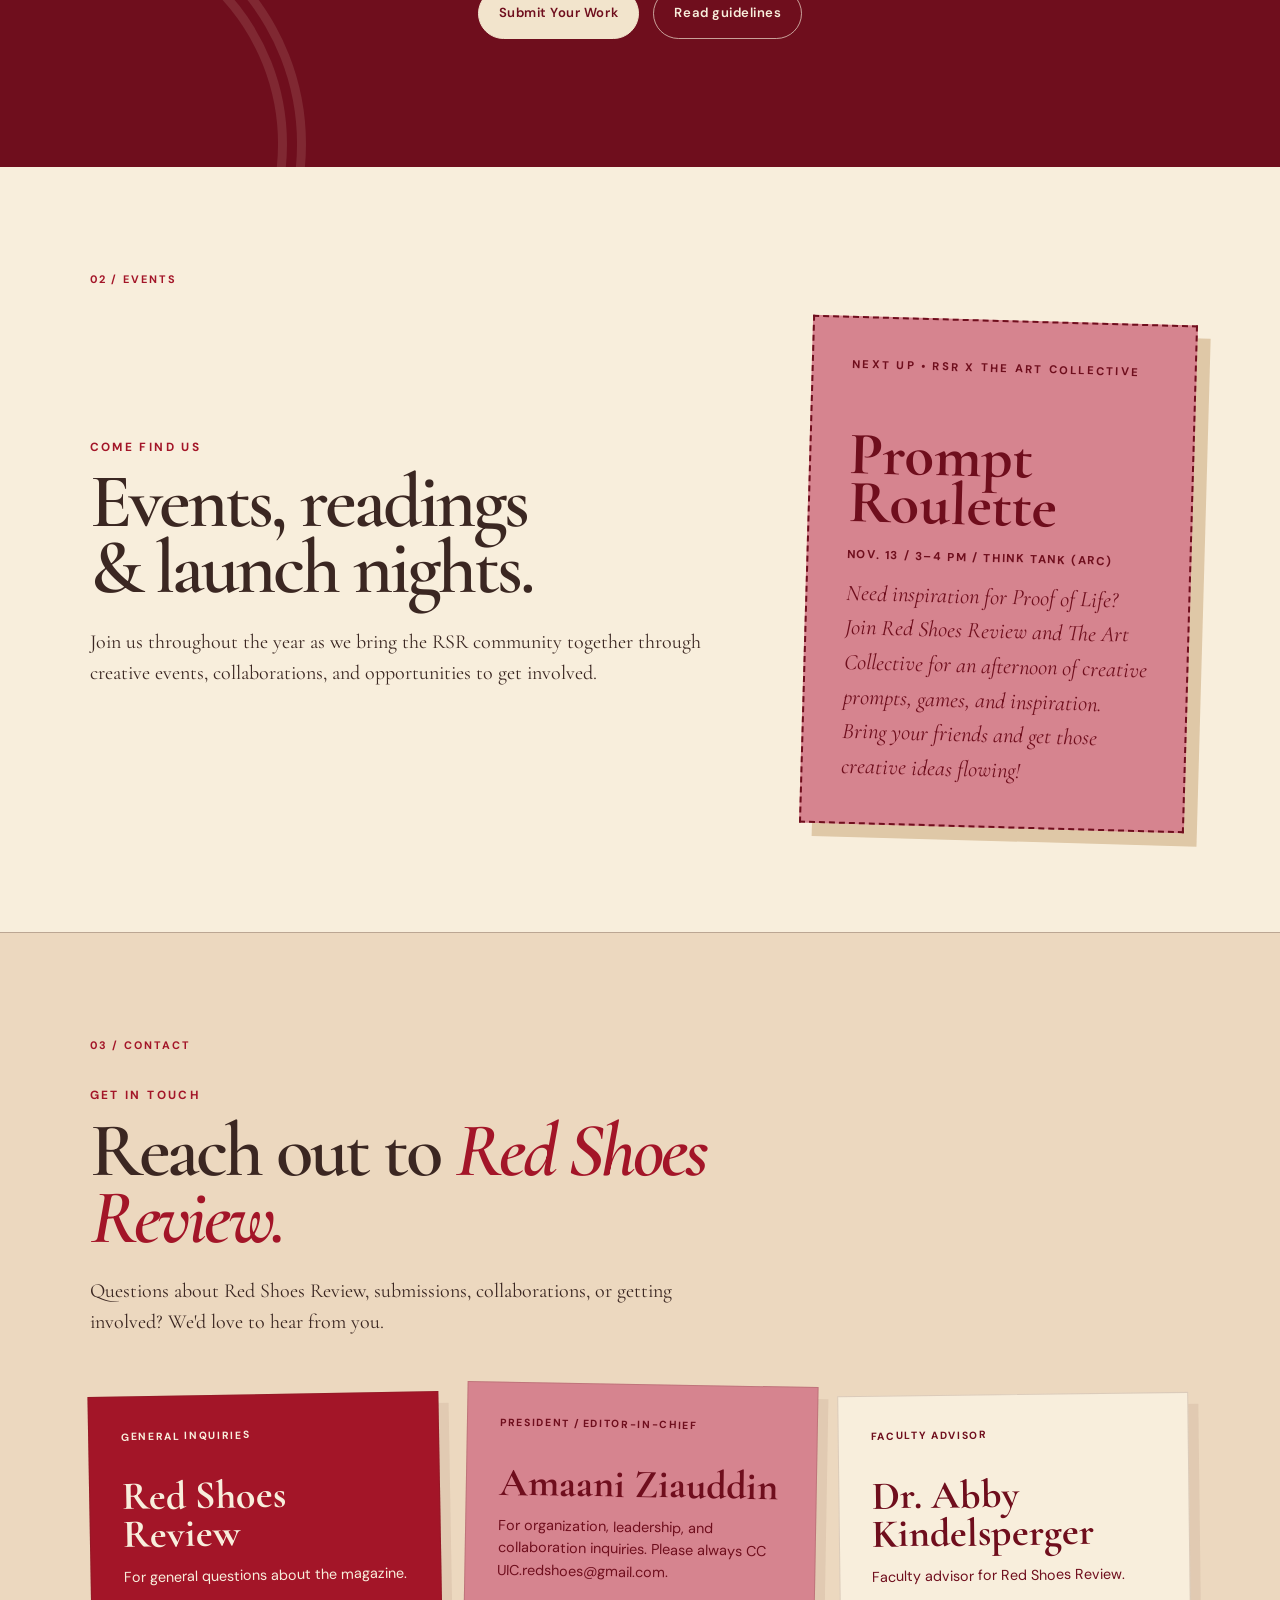
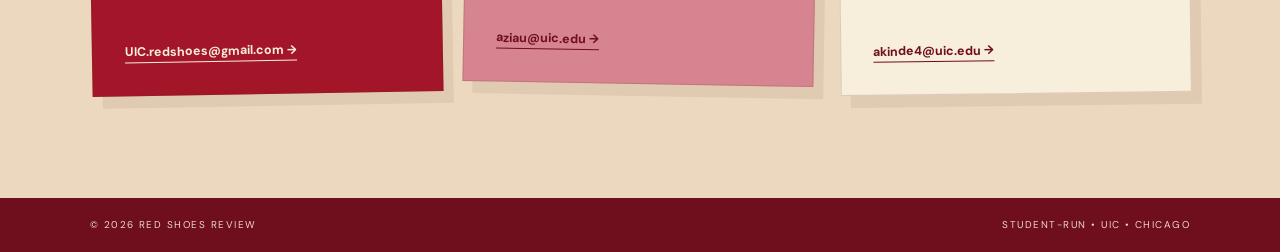
==== commit 67588fc0: "Revise submissions section with deadline announcement" ====
--- a/index.html
+++ b/index.html
@@ -633,27 +633,81 @@
 
     </section>
 
-    <section id="submissions" class="submit-section">
-      <div class="submit-stamp">OPEN<br>CALL</div>
-      <p class="eyebrow light">SUBMISSIONS</p>
-      <h2>Send us something<br><em>worth keeping.</em></h2>
-     
-<div class="deadline-banner">
-  <span>LAST CALL FOR SUBMISSIONS</span>
-  <strong>NOVEMBER 20</strong>
-  <small>FRIDAY, 2026 • FINAL DEADLINE</small>
-</div>
-
-<p class="submit-copy">
-  Poetry, fiction, creative nonfiction, essays, visual art,
-  photography, mixed media, and experimental work are welcome.
-</p>
-
-      <div class="submit-buttons">
-        <a class="button cream" href="https://forms.gle/UVYysP1VeEr8FK5Q9" target="_blank">Submission form</a> 
-        <a class="button ghost" href="https://docs.google.com/document/d/1TdY7Ooo_0HqhawLpr9X0P1zv04_hITHsDZ4DJjEVTZA/edit?usp=sharing" target="_blank">Read guidelines</a>
-      </div>
-    </section>
+    
+<section id="submissions" class="submit-section">
+
+  <div class="submit-stamp">OPEN<br>CALL</div>
+
+  <p class="eyebrow light">SUBMISSIONS</p>
+
+  <h2>Send us something<br><em>worth keeping.</em></h2>
+
+  <!-- DEADLINE ANNOUNCEMENT -->
+  <div style="
+    display: flex;
+    flex-direction: column;
+    align-items: center;
+    gap: 0.5rem;
+    width: min(100%, 520px);
+    margin: 3.5rem auto 2.5rem;
+    padding: 1.8rem 2rem;
+    background: #f2e4cc;
+    color: #6f0e1d;
+    border: 2px solid #d6848f;
+    text-align: center;
+  ">
+
+    <span style="
+      font-size: 0.75rem;
+      font-weight: 700;
+      letter-spacing: 0.18em;
+    ">
+      LAST CALL FOR SUBMISSIONS
+    </span>
+
+    <strong style="
+      display: block;
+      font-family: 'Cormorant Garamond', serif;
+      font-size: clamp(2.7rem, 6vw, 4.5rem);
+      line-height: 1.1;
+    ">
+      NOVEMBER 20
+    </strong>
+
+    <small style="
+      display: block;
+      font-size: 0.75rem;
+      letter-spacing: 0.12em;
+    ">
+      FRIDAY • FINAL DEADLINE
+    </small>
+
+  </div>
+
+  <!-- SUBMISSION CATEGORIES -->
+  <p class="submit-copy">
+    Poetry, fiction, creative nonfiction, essays,
+    visual art, photography, mixed media, and
+    experimental work are welcome.
+  </p>
+
+  <!-- SUBMISSION BUTTONS -->
+  <div class="submit-buttons">
+    <a class="button cream"
+       href="https://forms.gle/UVYysP1VeEr8FK5Q9"
+       target="_blank">
+      Submit Your Work
+    </a>
+
+    <a class="button ghost"
+       href="https://docs.google.com/document/d/1TdY7Ooo_0HqhawLpr9X0P1zv04_hITHsDZ4DJjEVTZA/edit?usp=sharing"
+       target="_blank">
+      Read guidelines
+    </a>
+  </div>
+
+</section>
+
 
     <section id="events" class="section events-section">
       <div class="section-label">02 / EVENTS</div>
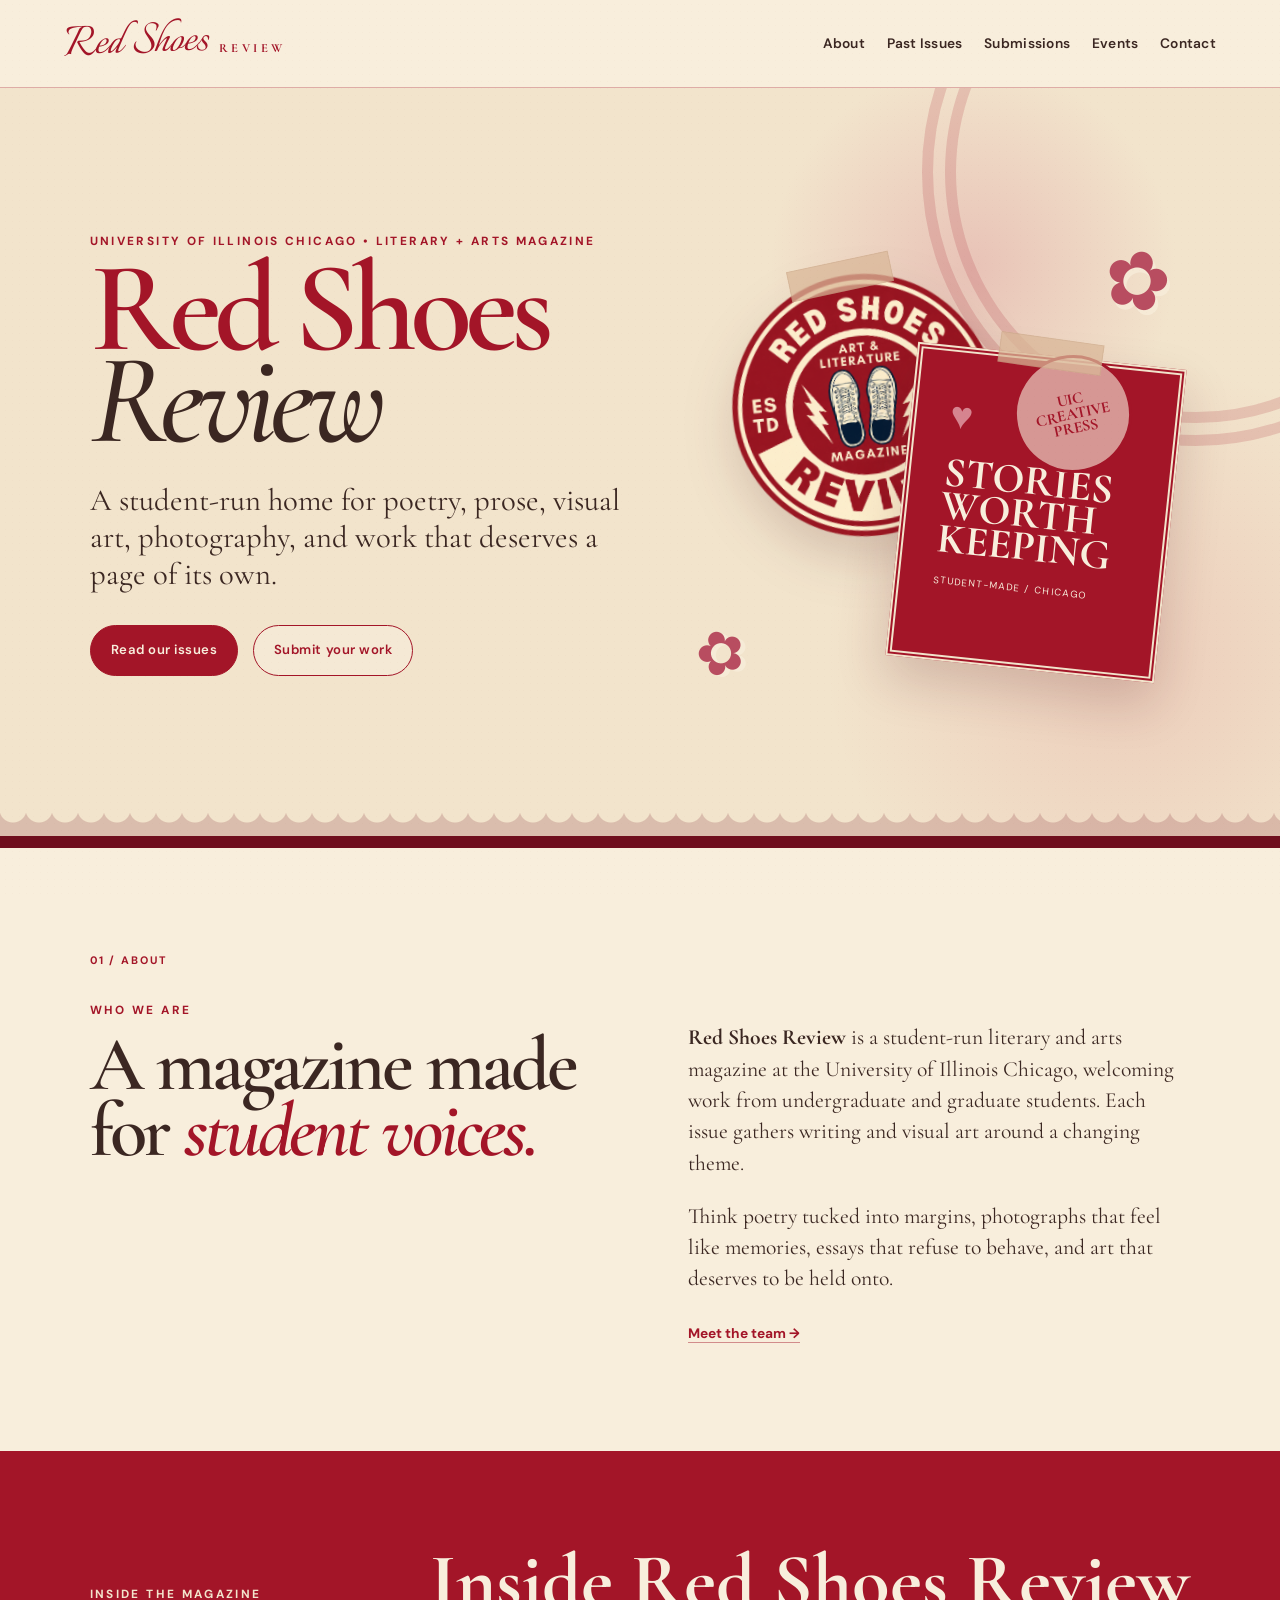
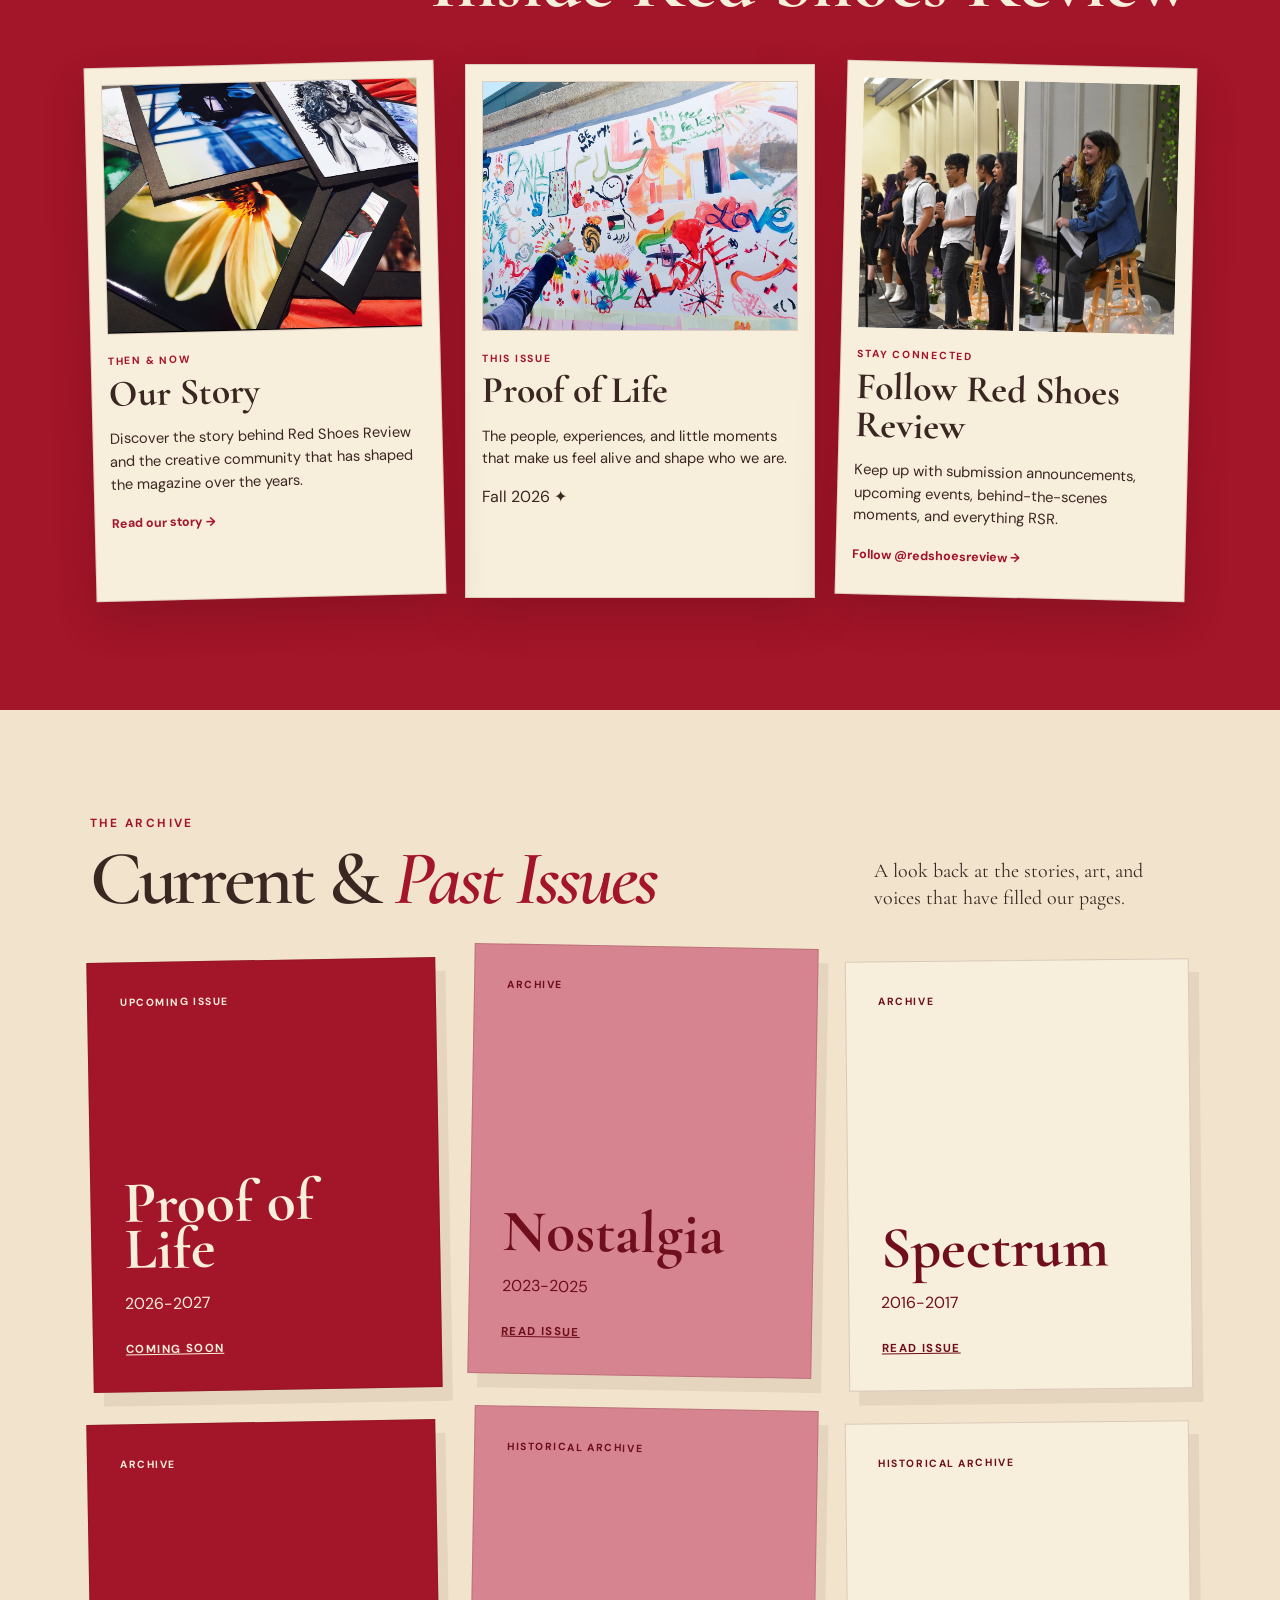
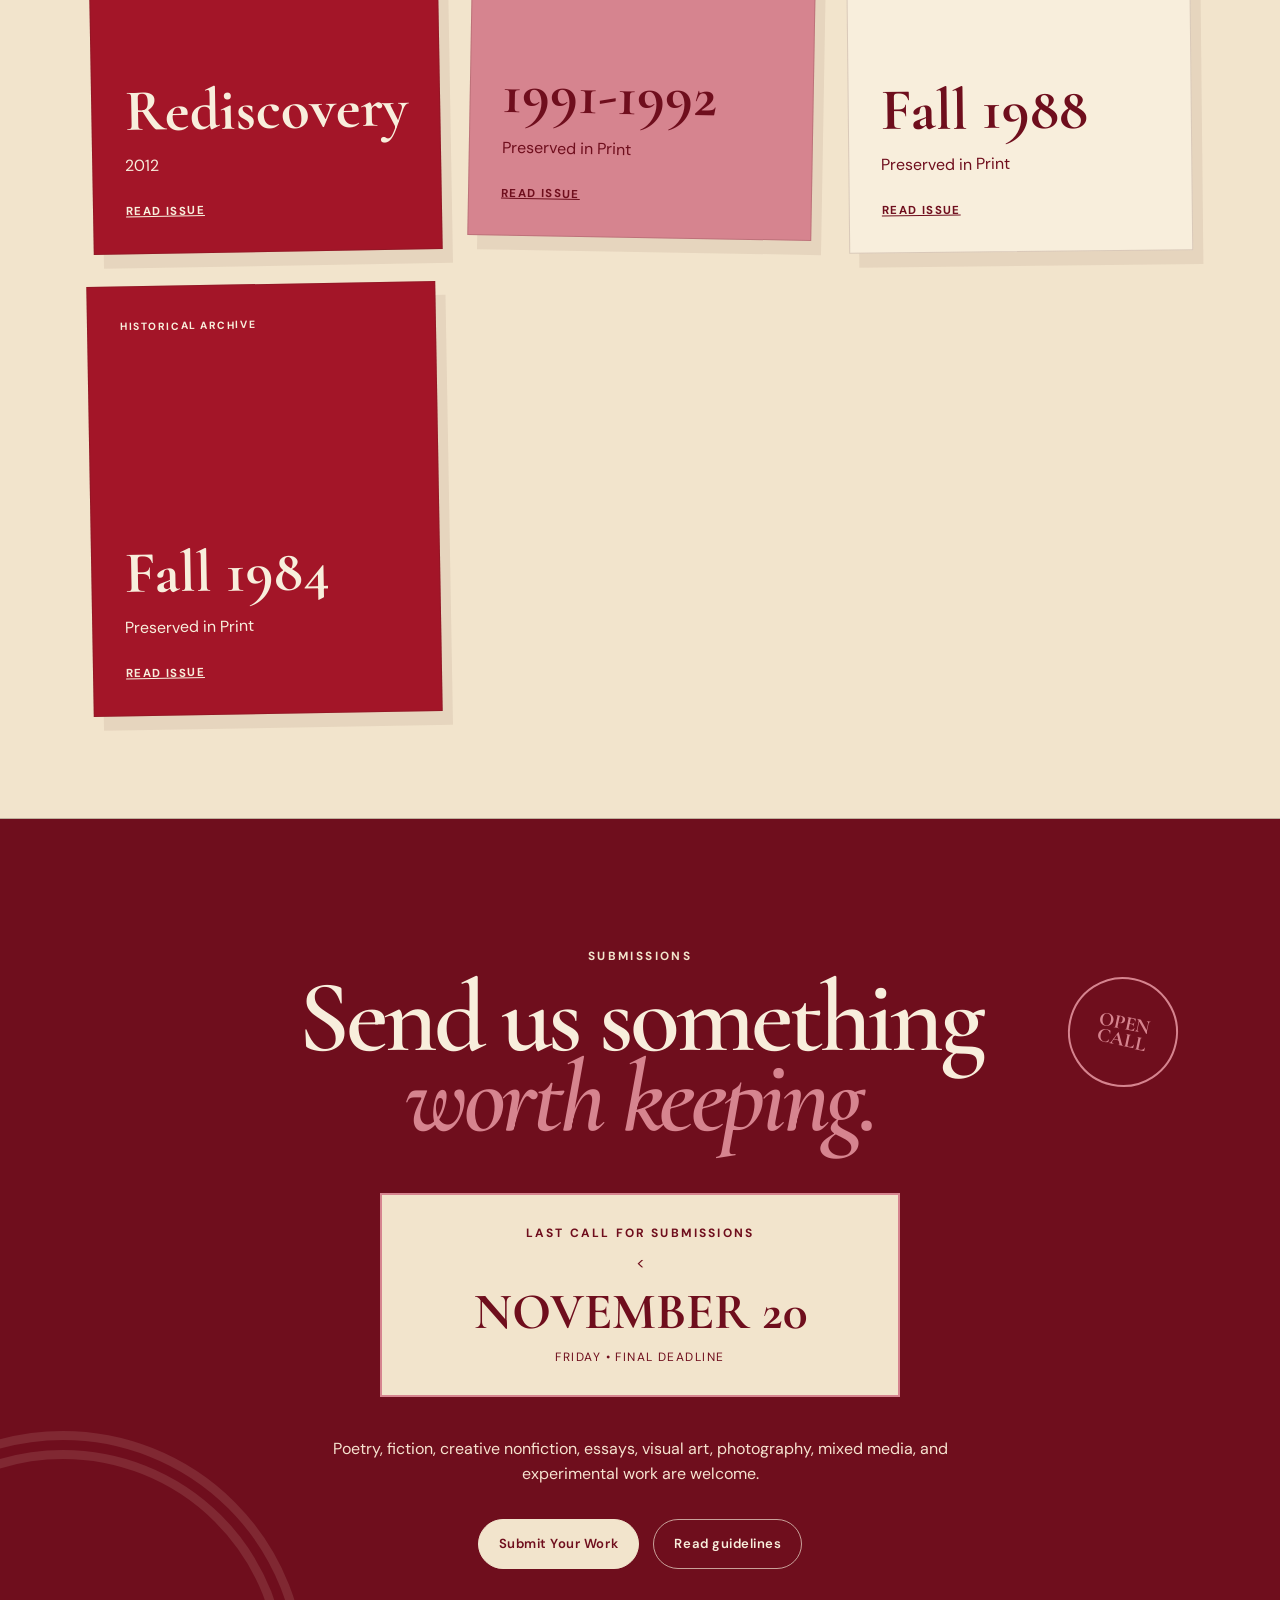
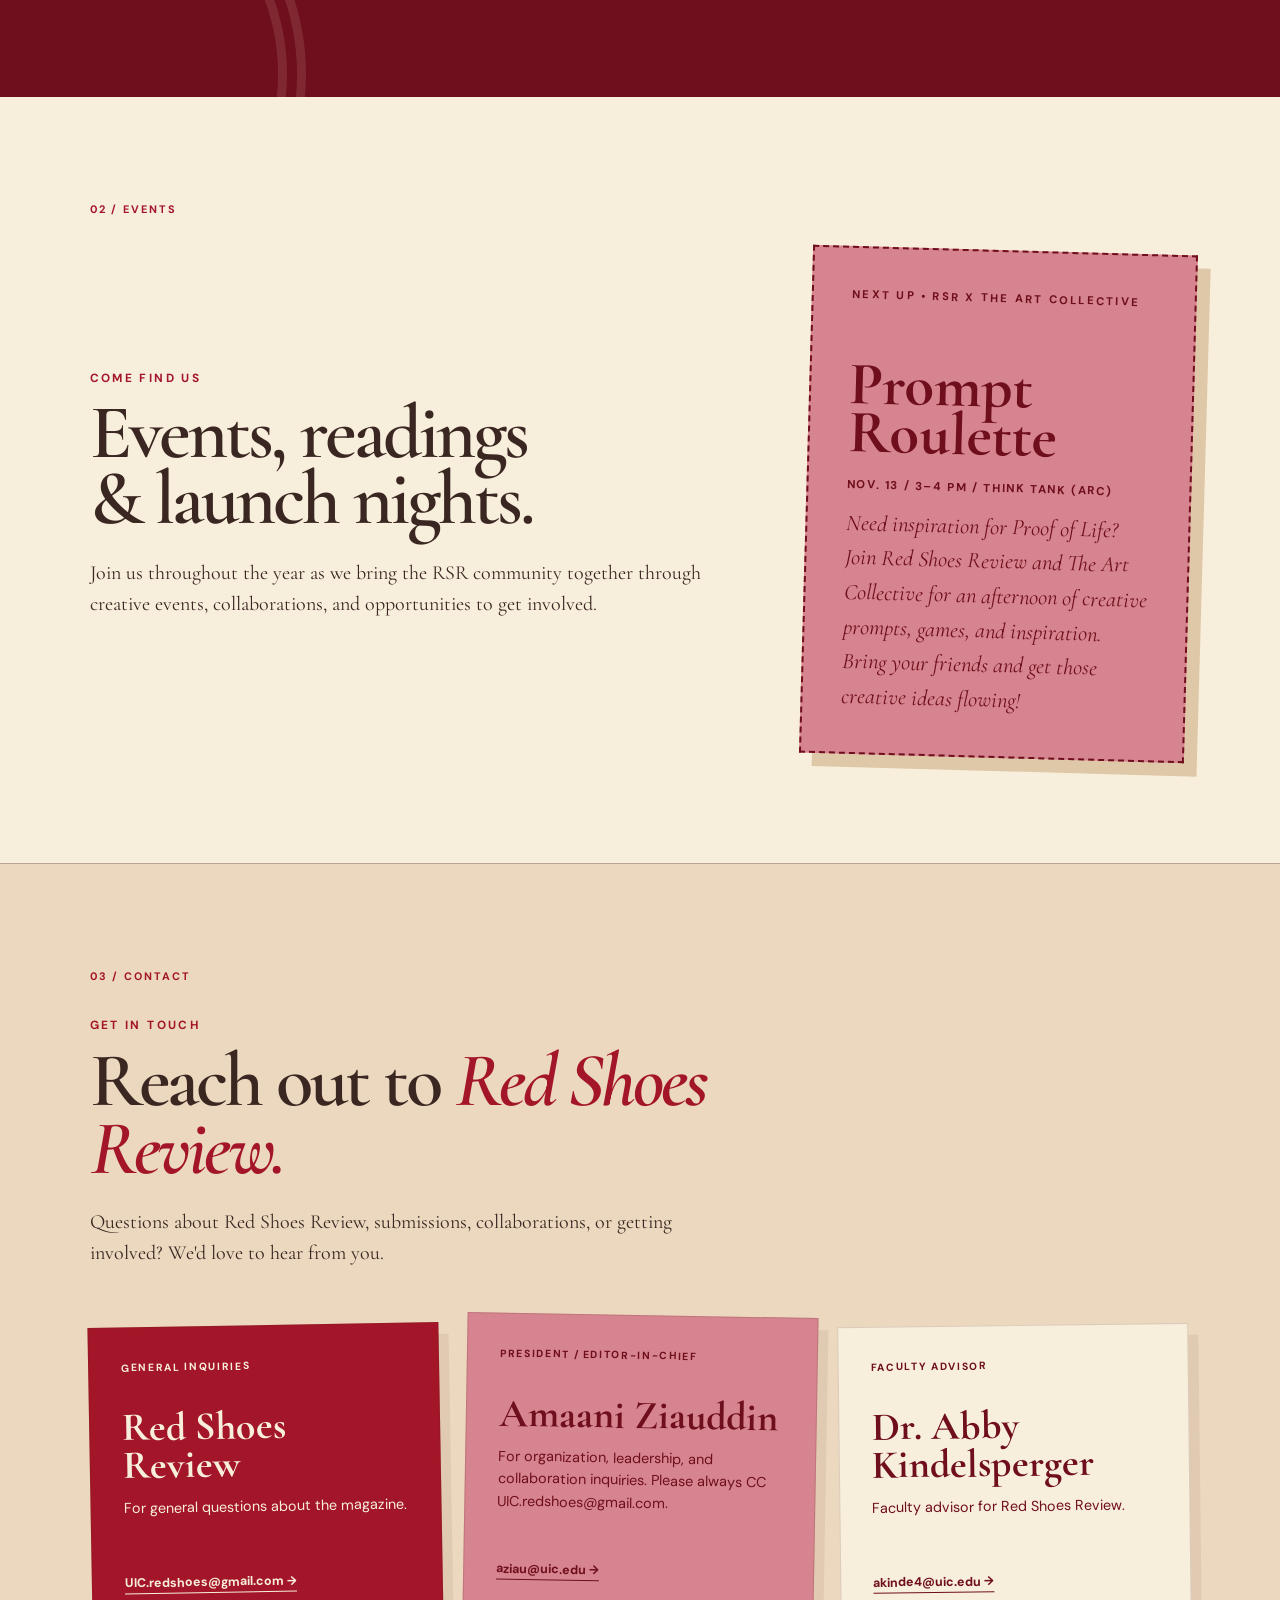
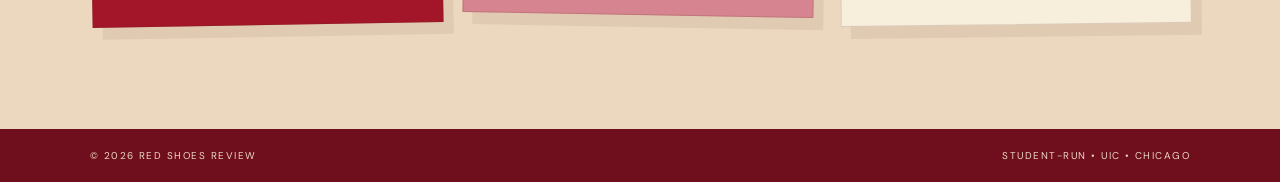
==== commit 53621f25: "Update styling for submission date in index.html" ====
--- a/index.html
+++ b/index.html
@@ -665,14 +665,20 @@
       LAST CALL FOR SUBMISSIONS
     </span>
 
-    <strong style="
-      display: block;
-      font-family: 'Cormorant Garamond', serif;
-      font-size: clamp(2.7rem, 6vw, 4.5rem);
-      line-height: 1.1;
-    ">
-      NOVEMBER 20
-    </strong>
+    <
+<strong style="
+  display: block;
+  width: 100%;
+  font-family: 'Cormorant Garamond', serif;
+  font-size: clamp(1.6rem, 4vw, 3.3rem);
+  font-weight: 700;
+  line-height: 1.1;
+  text-align: center;
+  white-space: nowrap;
+">
+  NOVEMBER 20
+</strong>
+
 
     <small style="
       display: block;
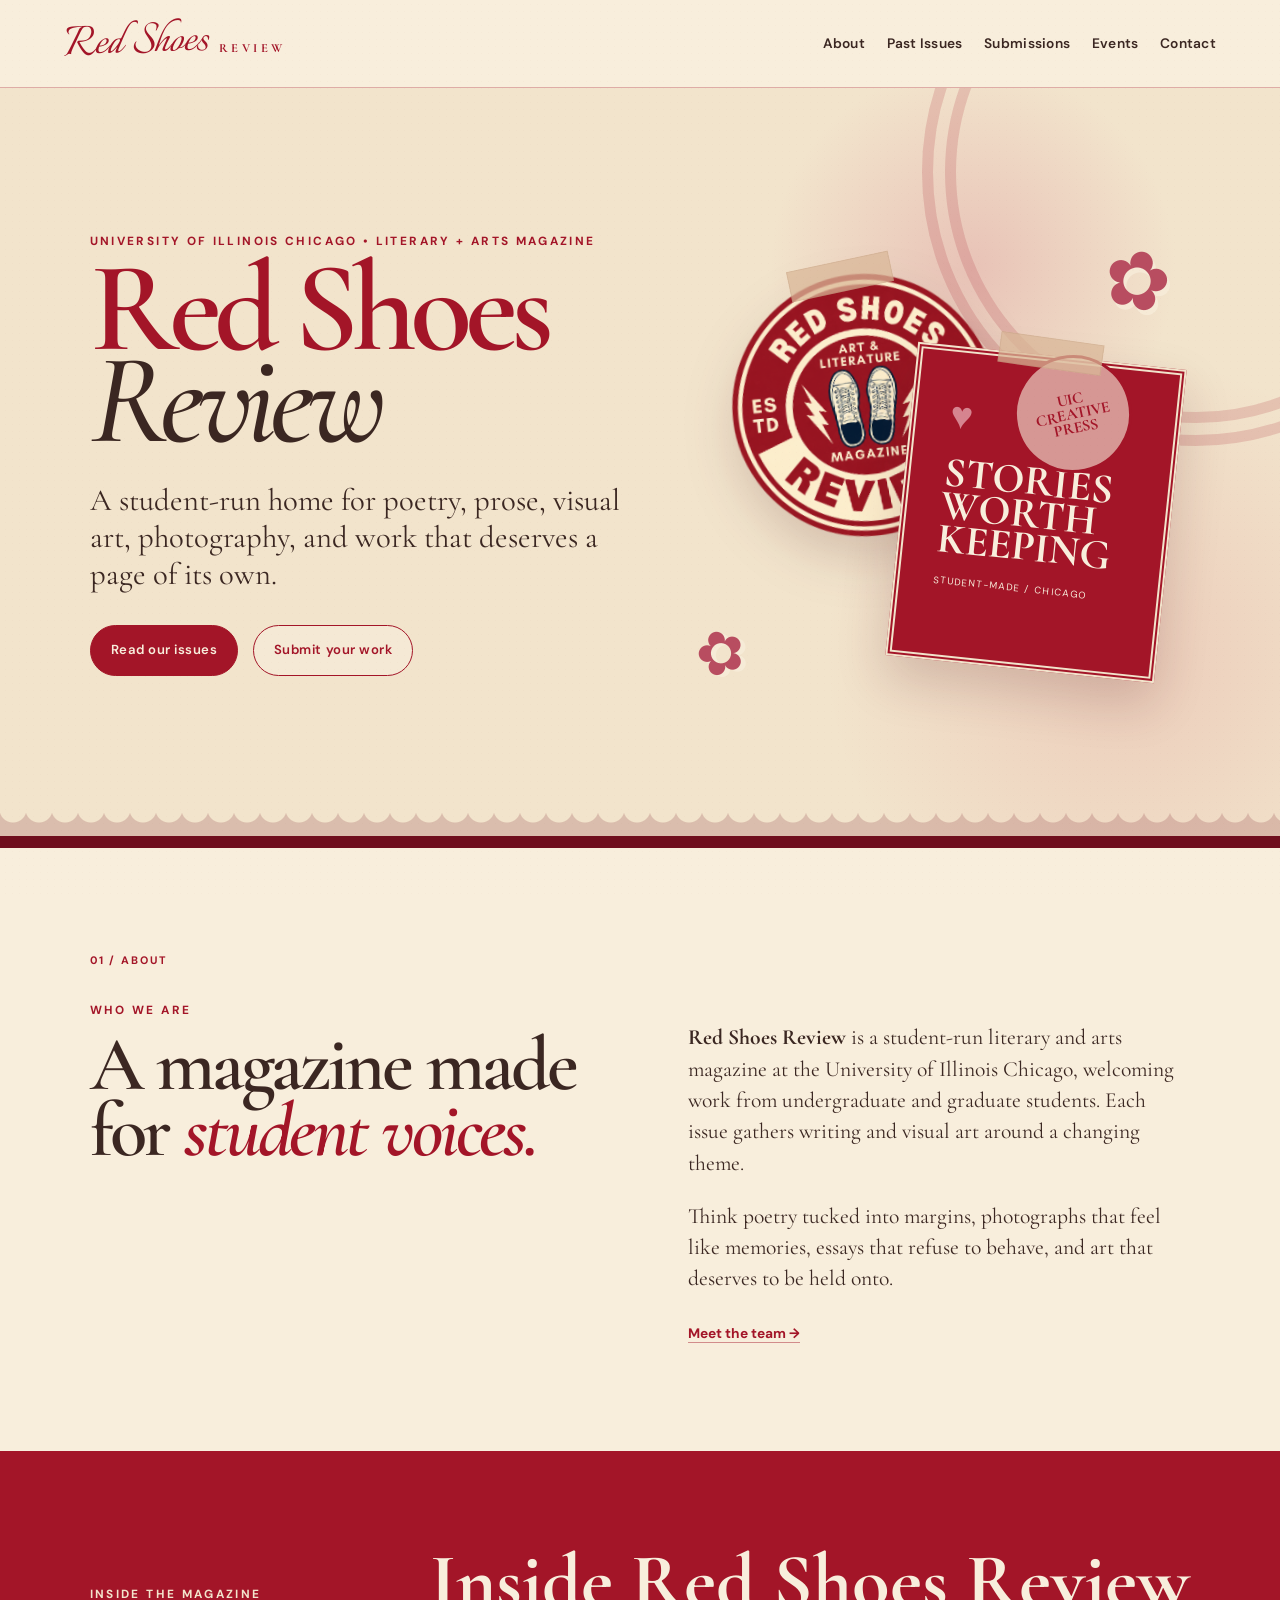
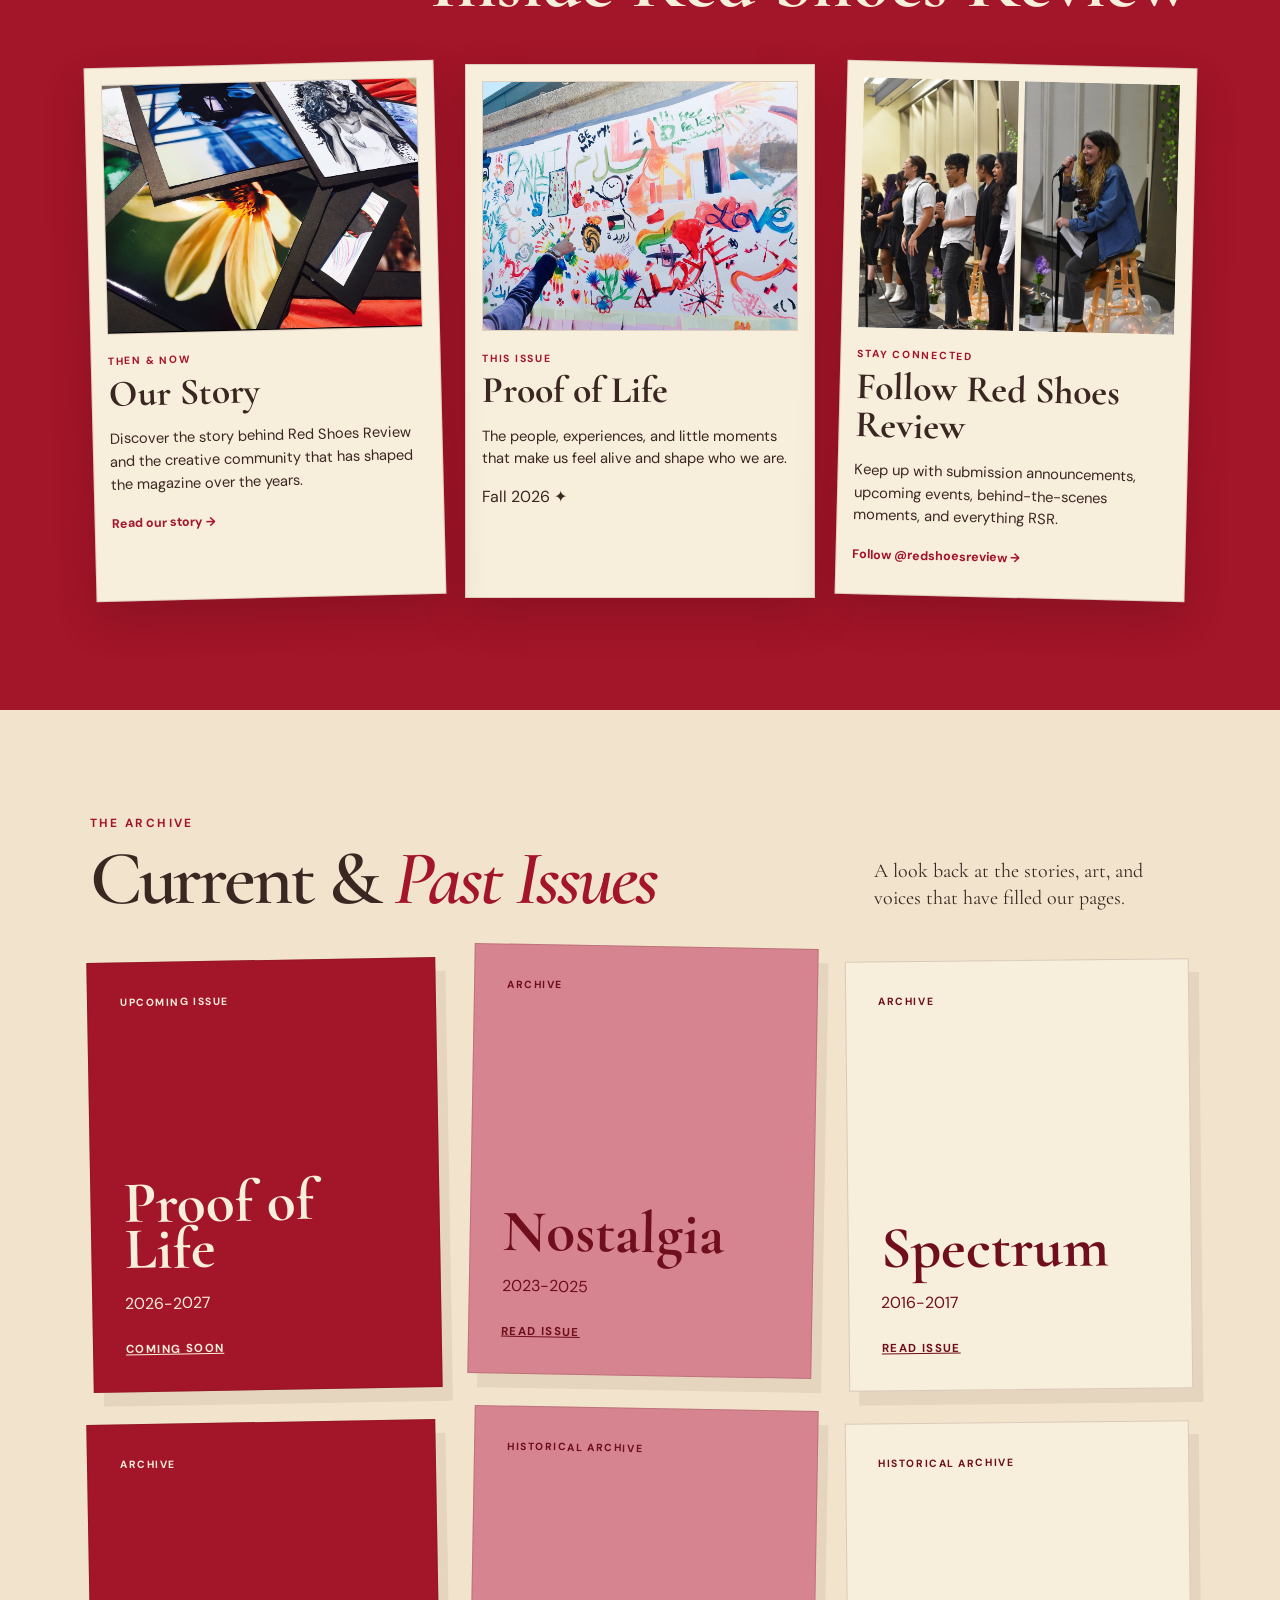
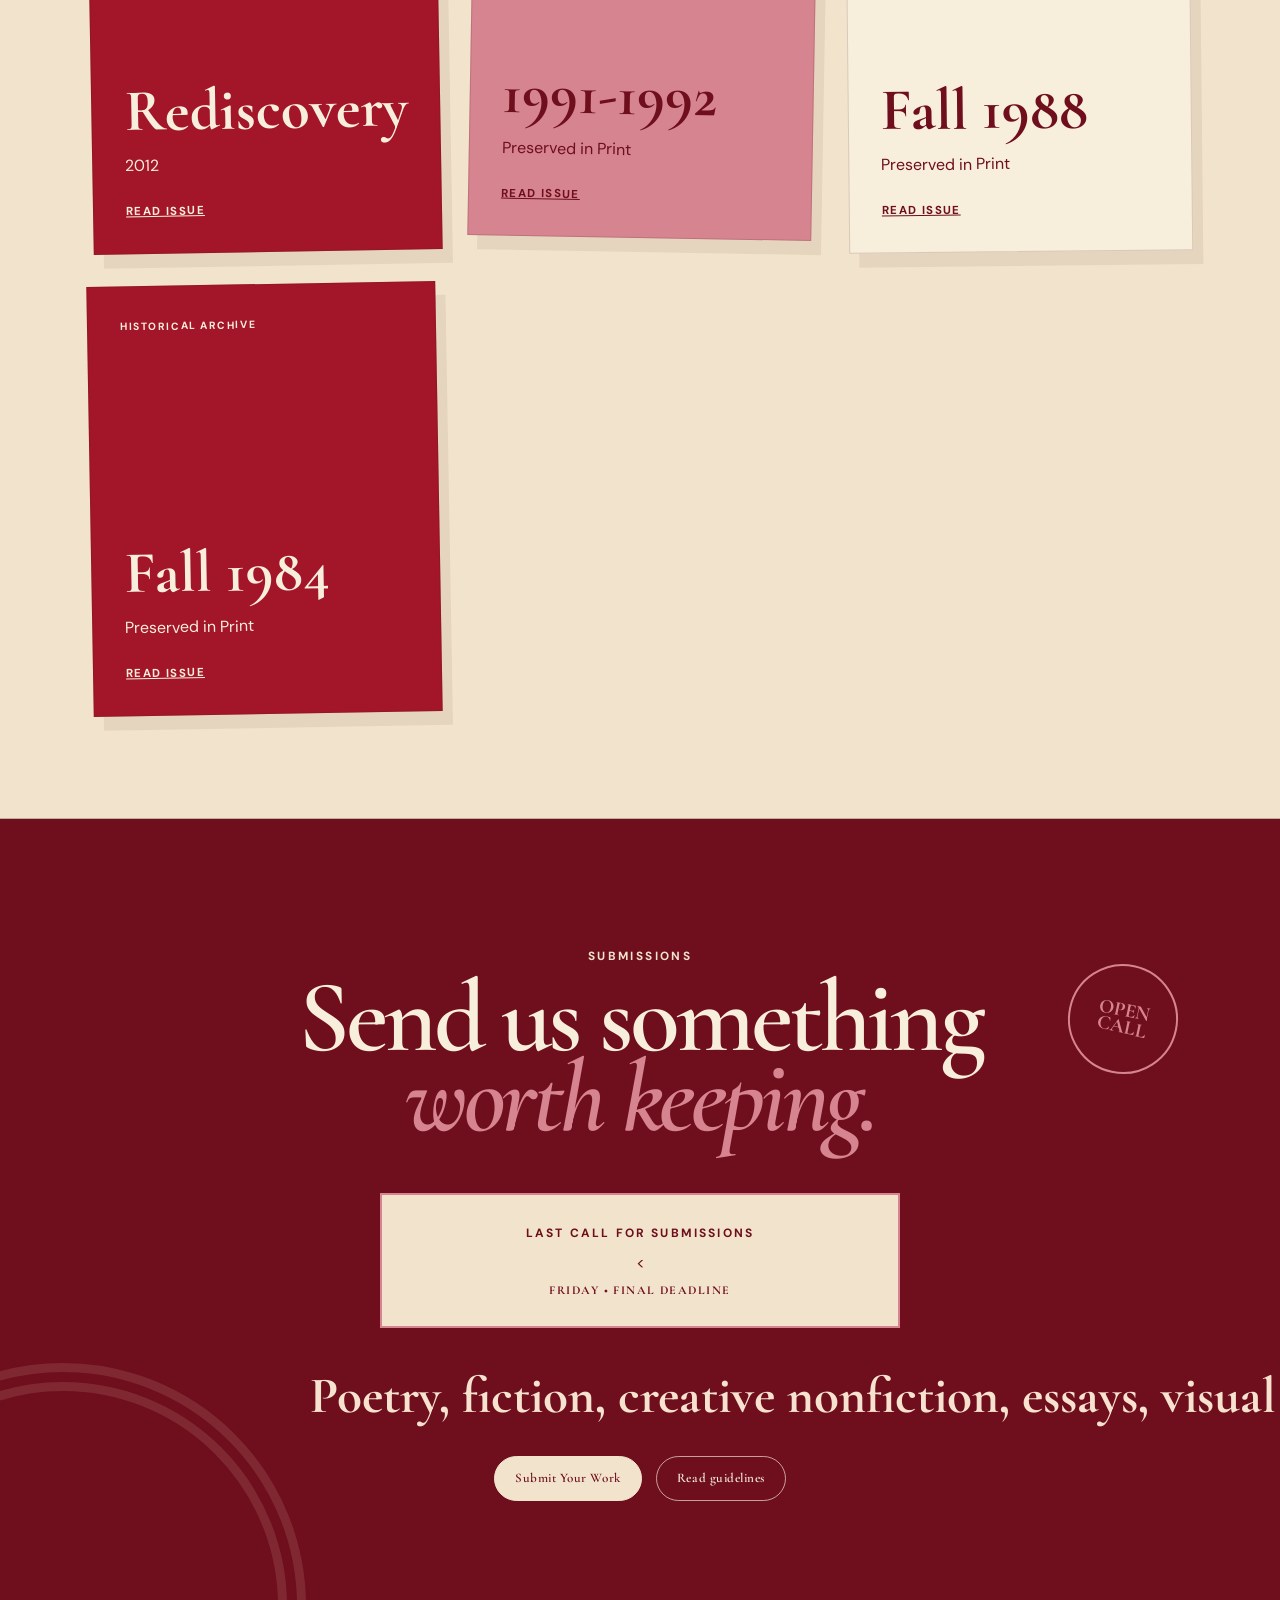
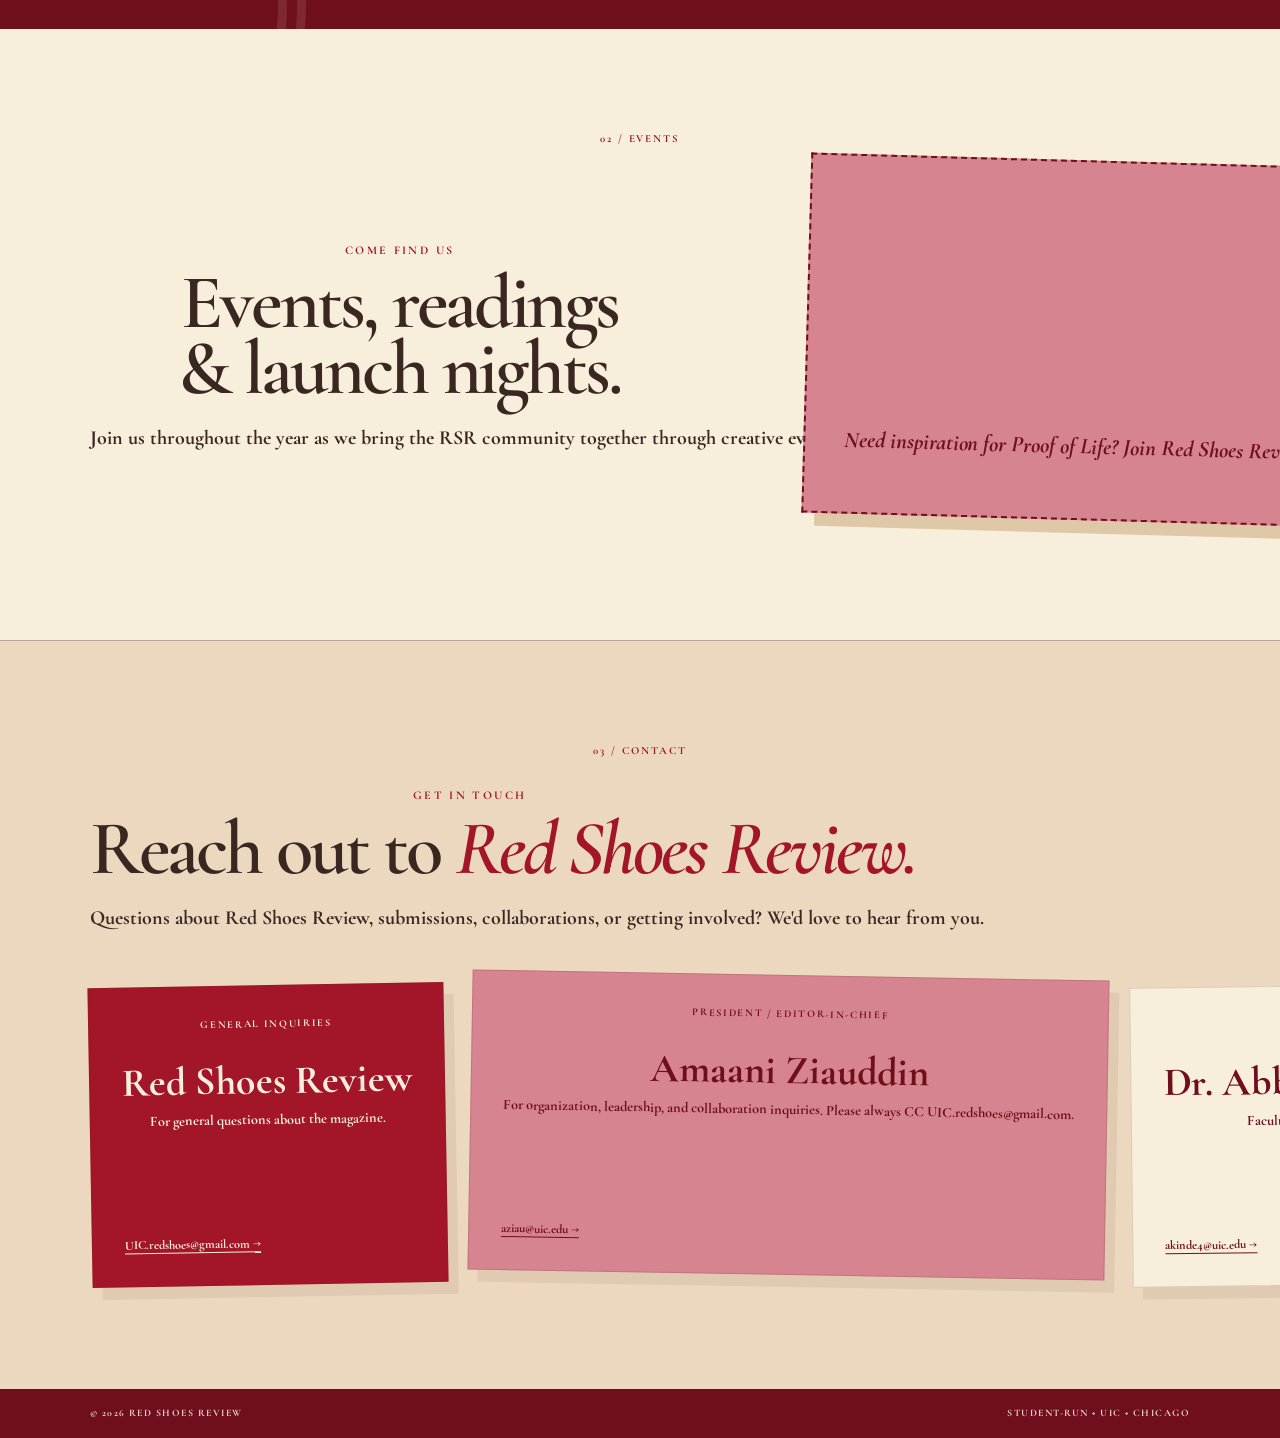
==== commit c3d24d24: "Fix HTML entity encoding in index.html" ====
--- a/index.html
+++ b/index.html
@@ -675,7 +675,7 @@
   line-height: 1.1;
   text-align: center;
   white-space: nowrap;
-">
+"
   NOVEMBER 20
 </strong>
 
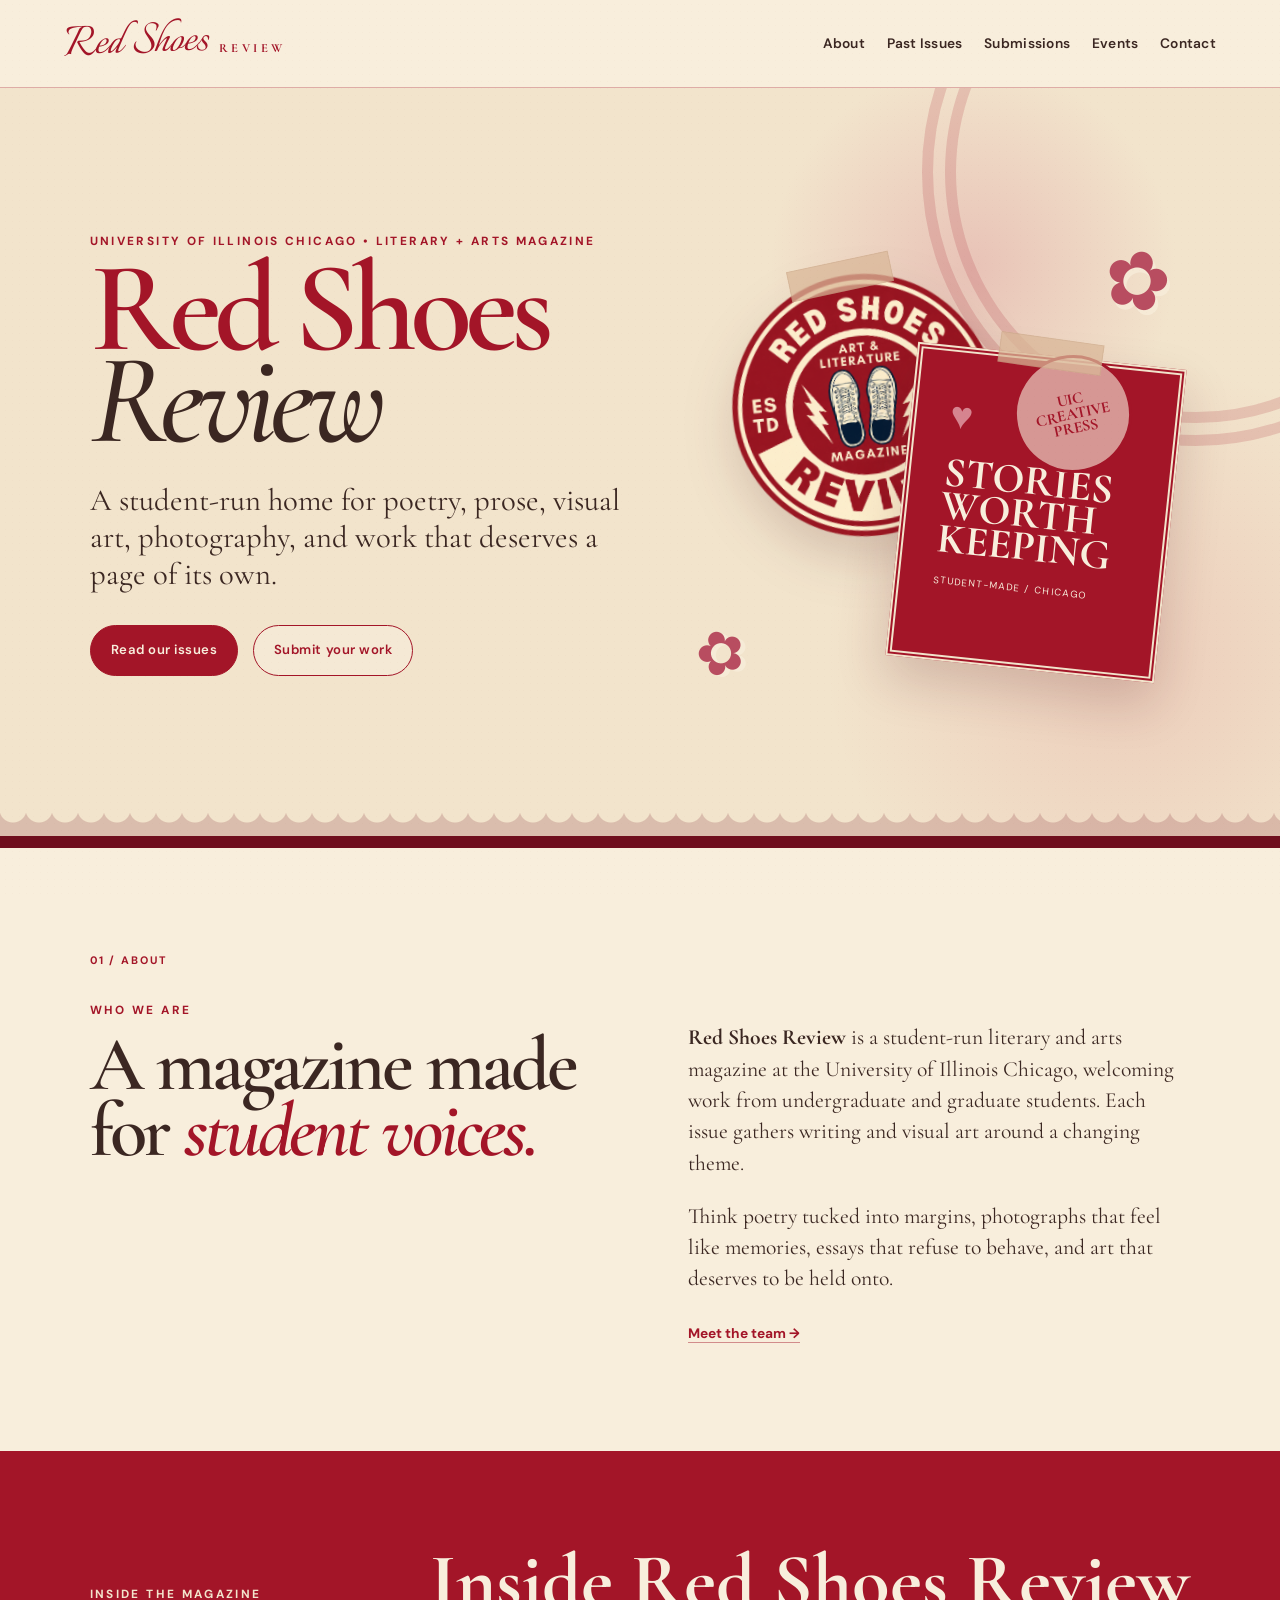
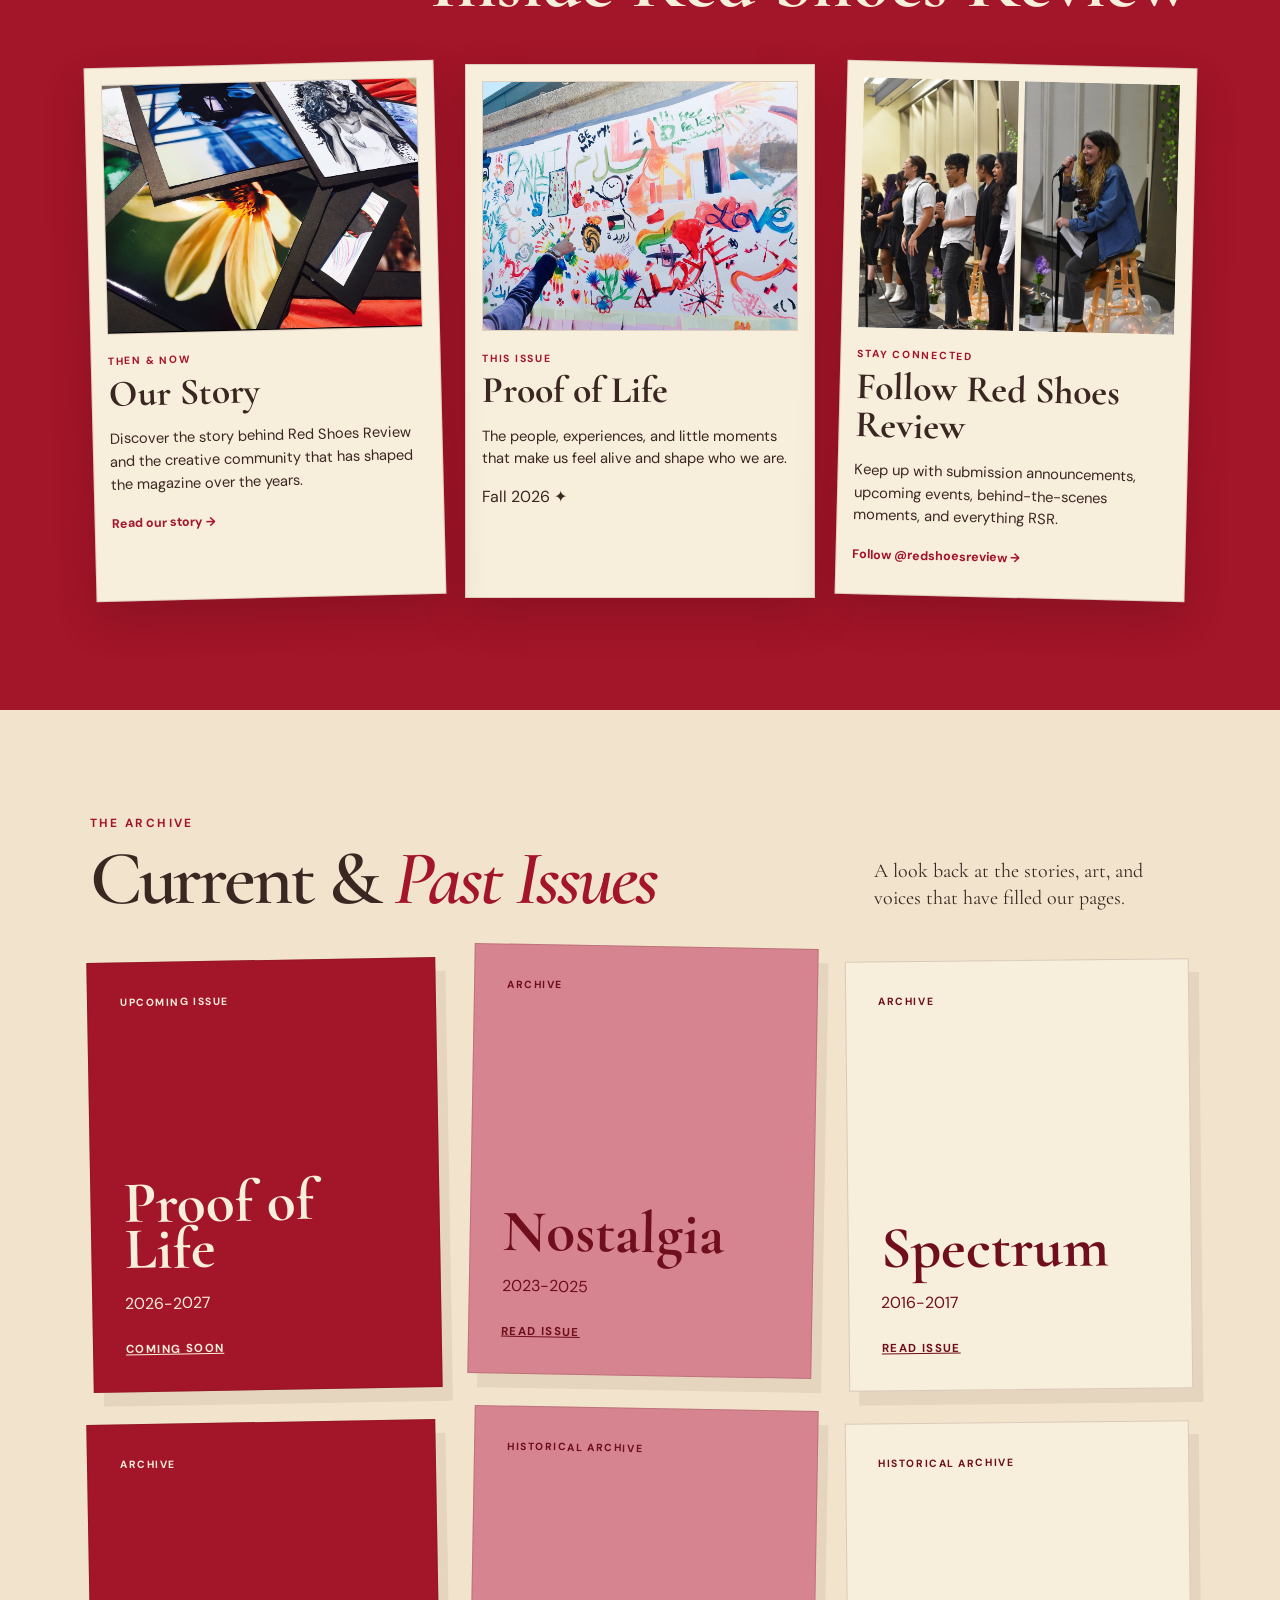
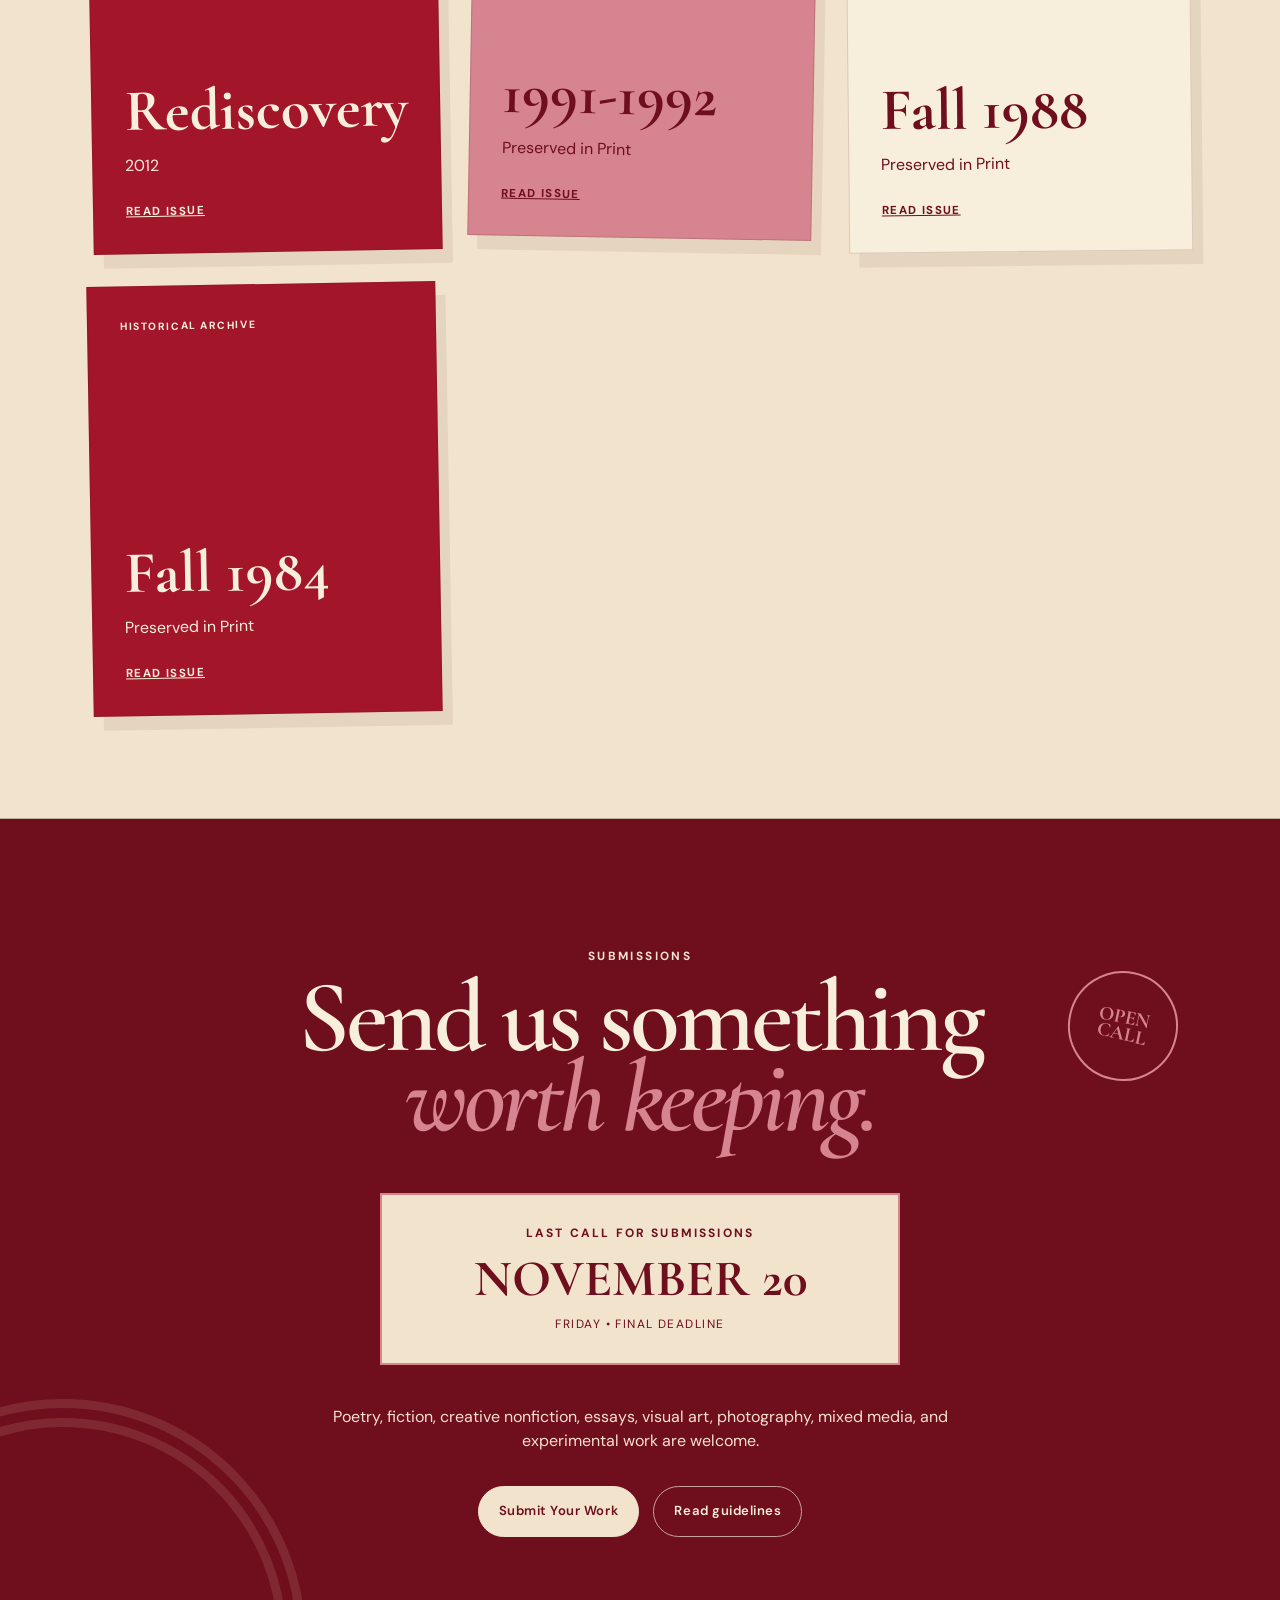
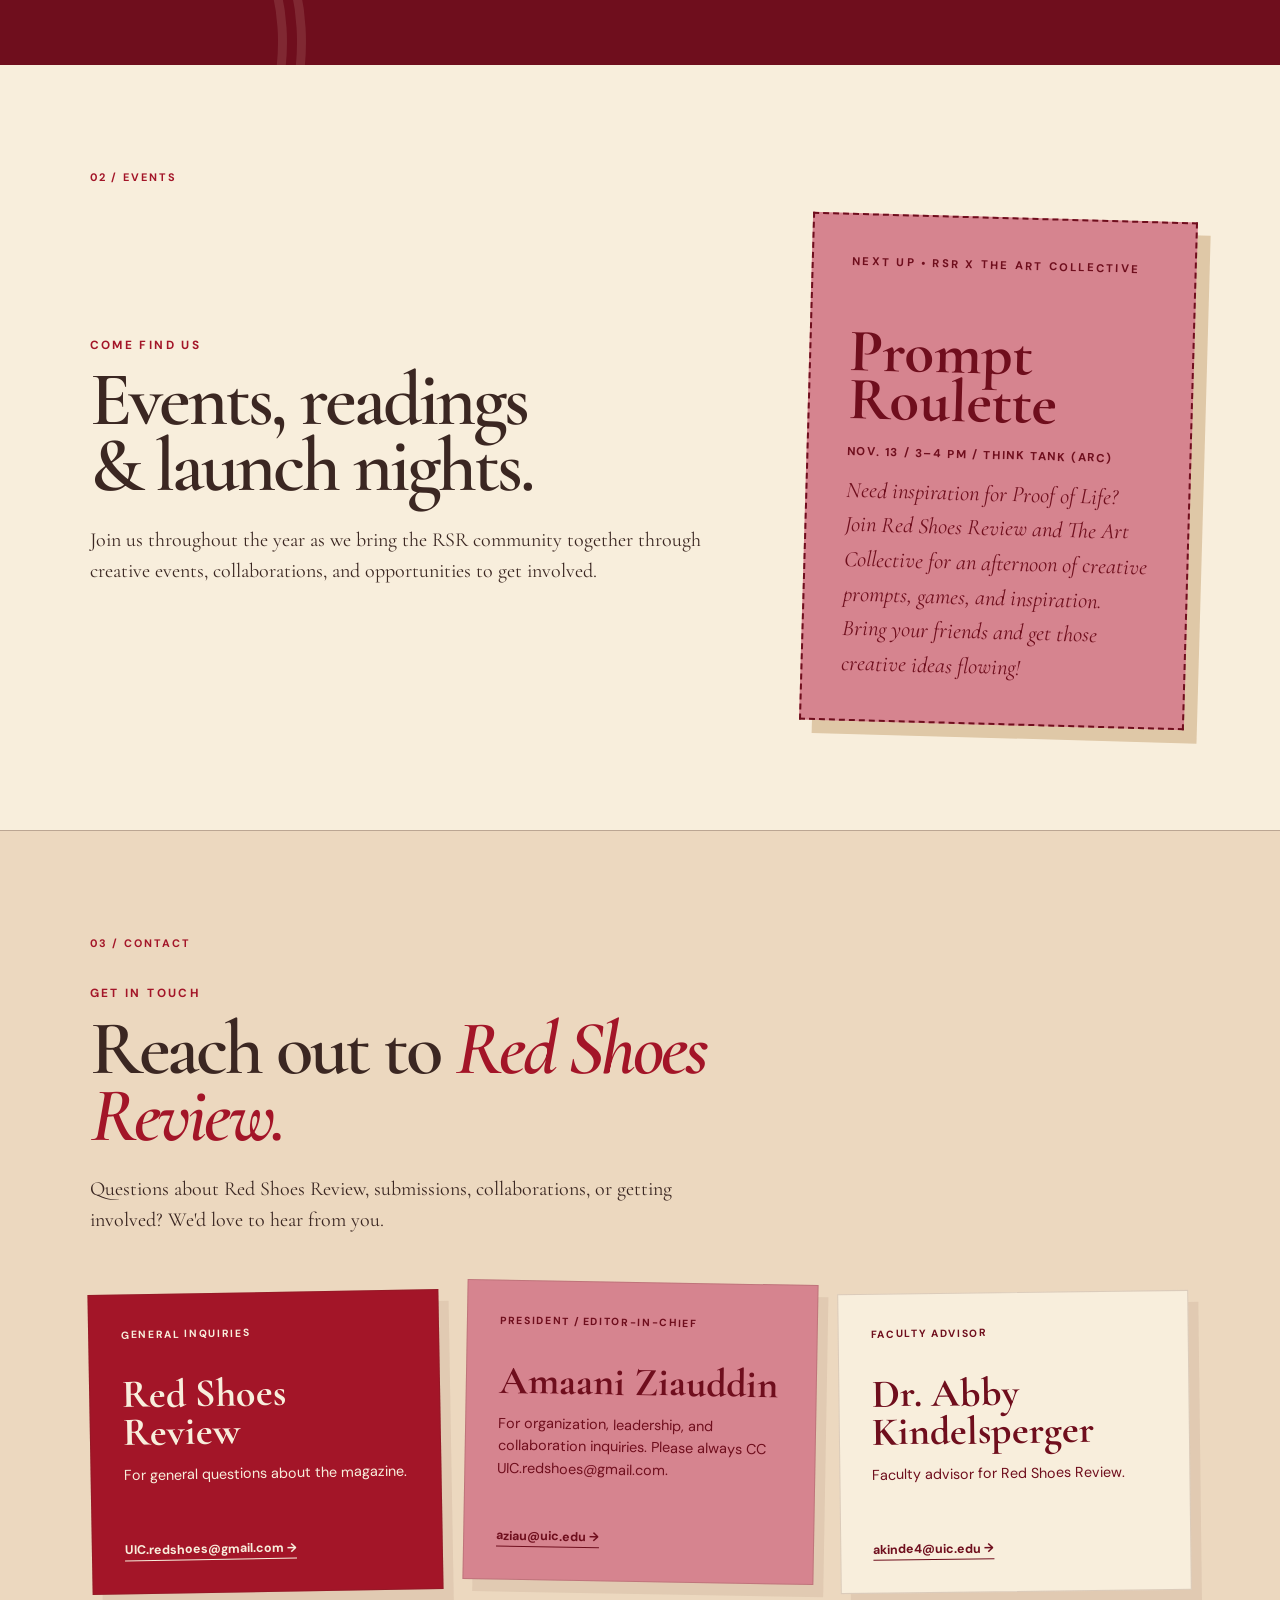
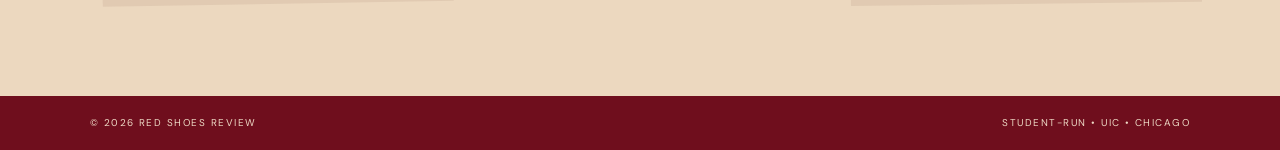
==== commit 9e967682: "Fix HTML formatting issues in index.html" ====
--- a/index.html
+++ b/index.html
@@ -665,7 +665,7 @@
       LAST CALL FOR SUBMISSIONS
     </span>
 
-    <
+
 <strong style="
   display: block;
   width: 100%;
@@ -675,10 +675,9 @@
   line-height: 1.1;
   text-align: center;
   white-space: nowrap;
-"
+">
   NOVEMBER 20
 </strong>
-
 
     <small style="
       display: block;
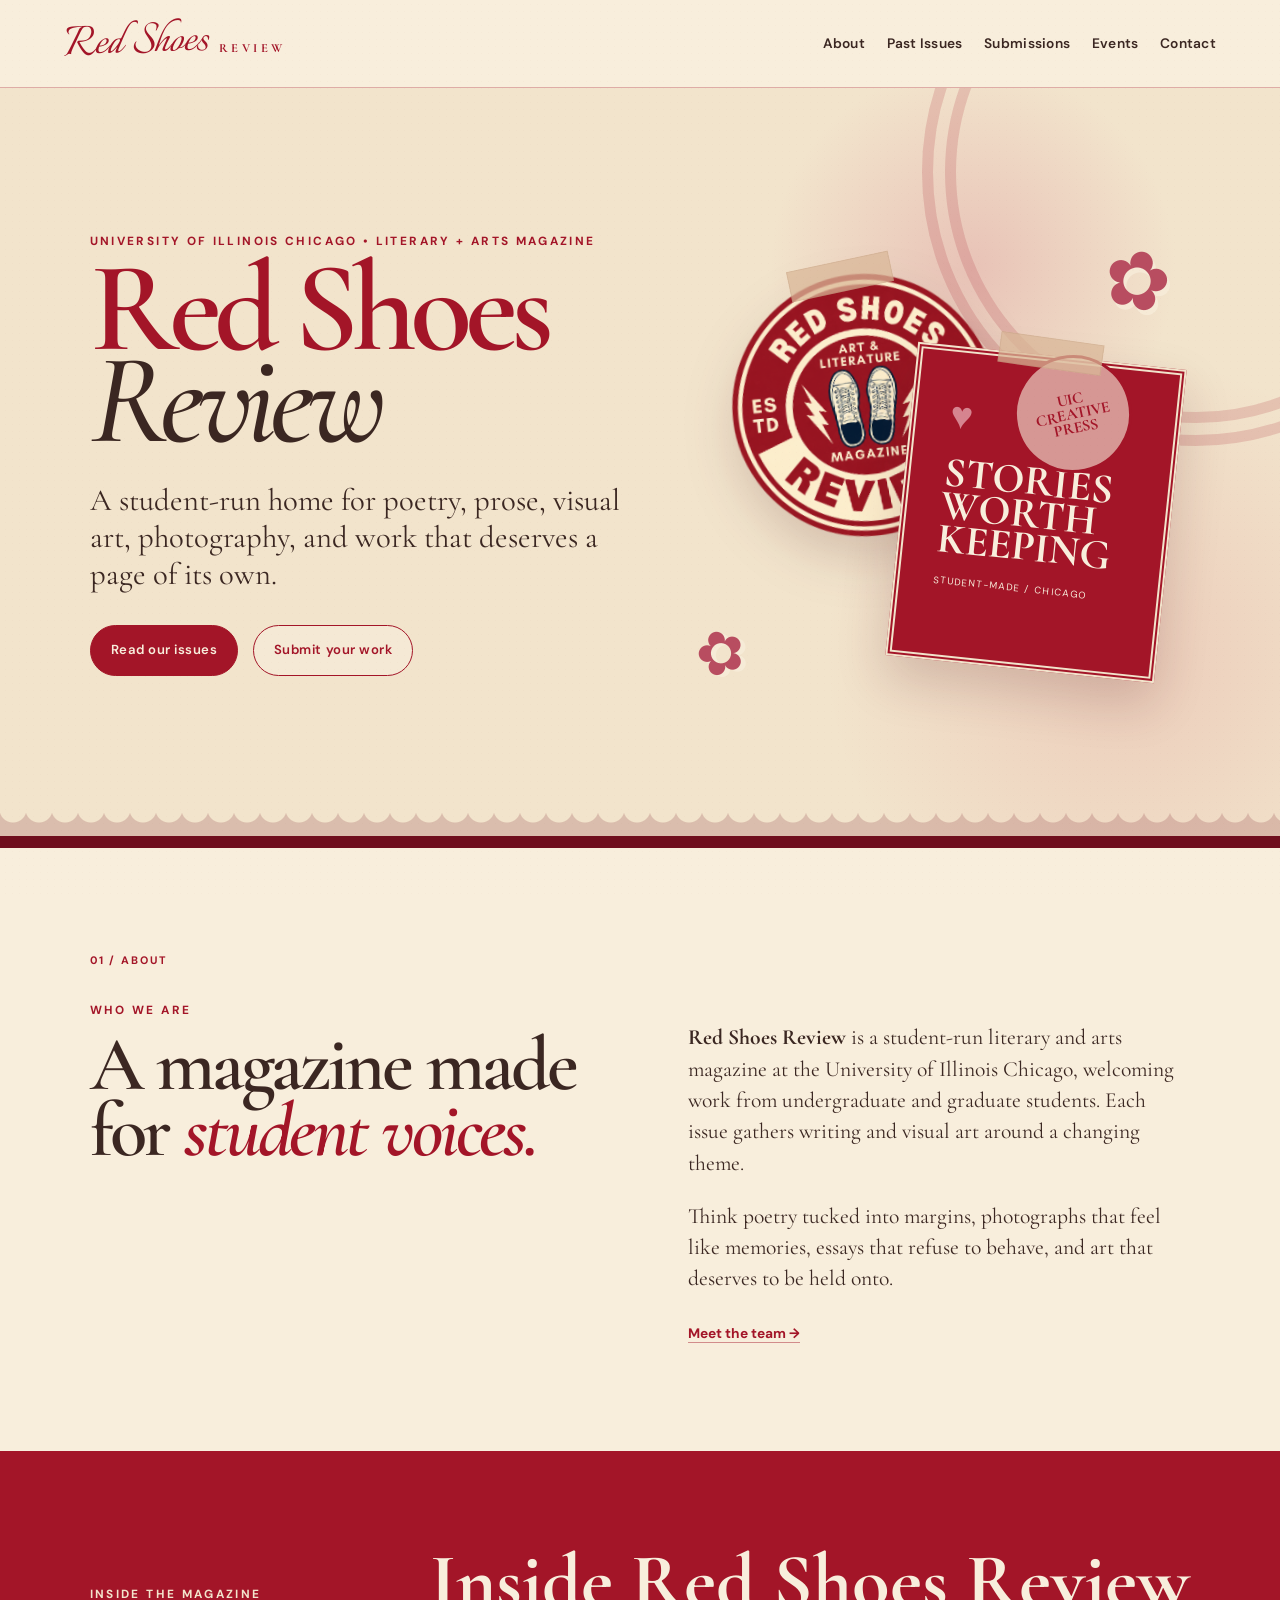
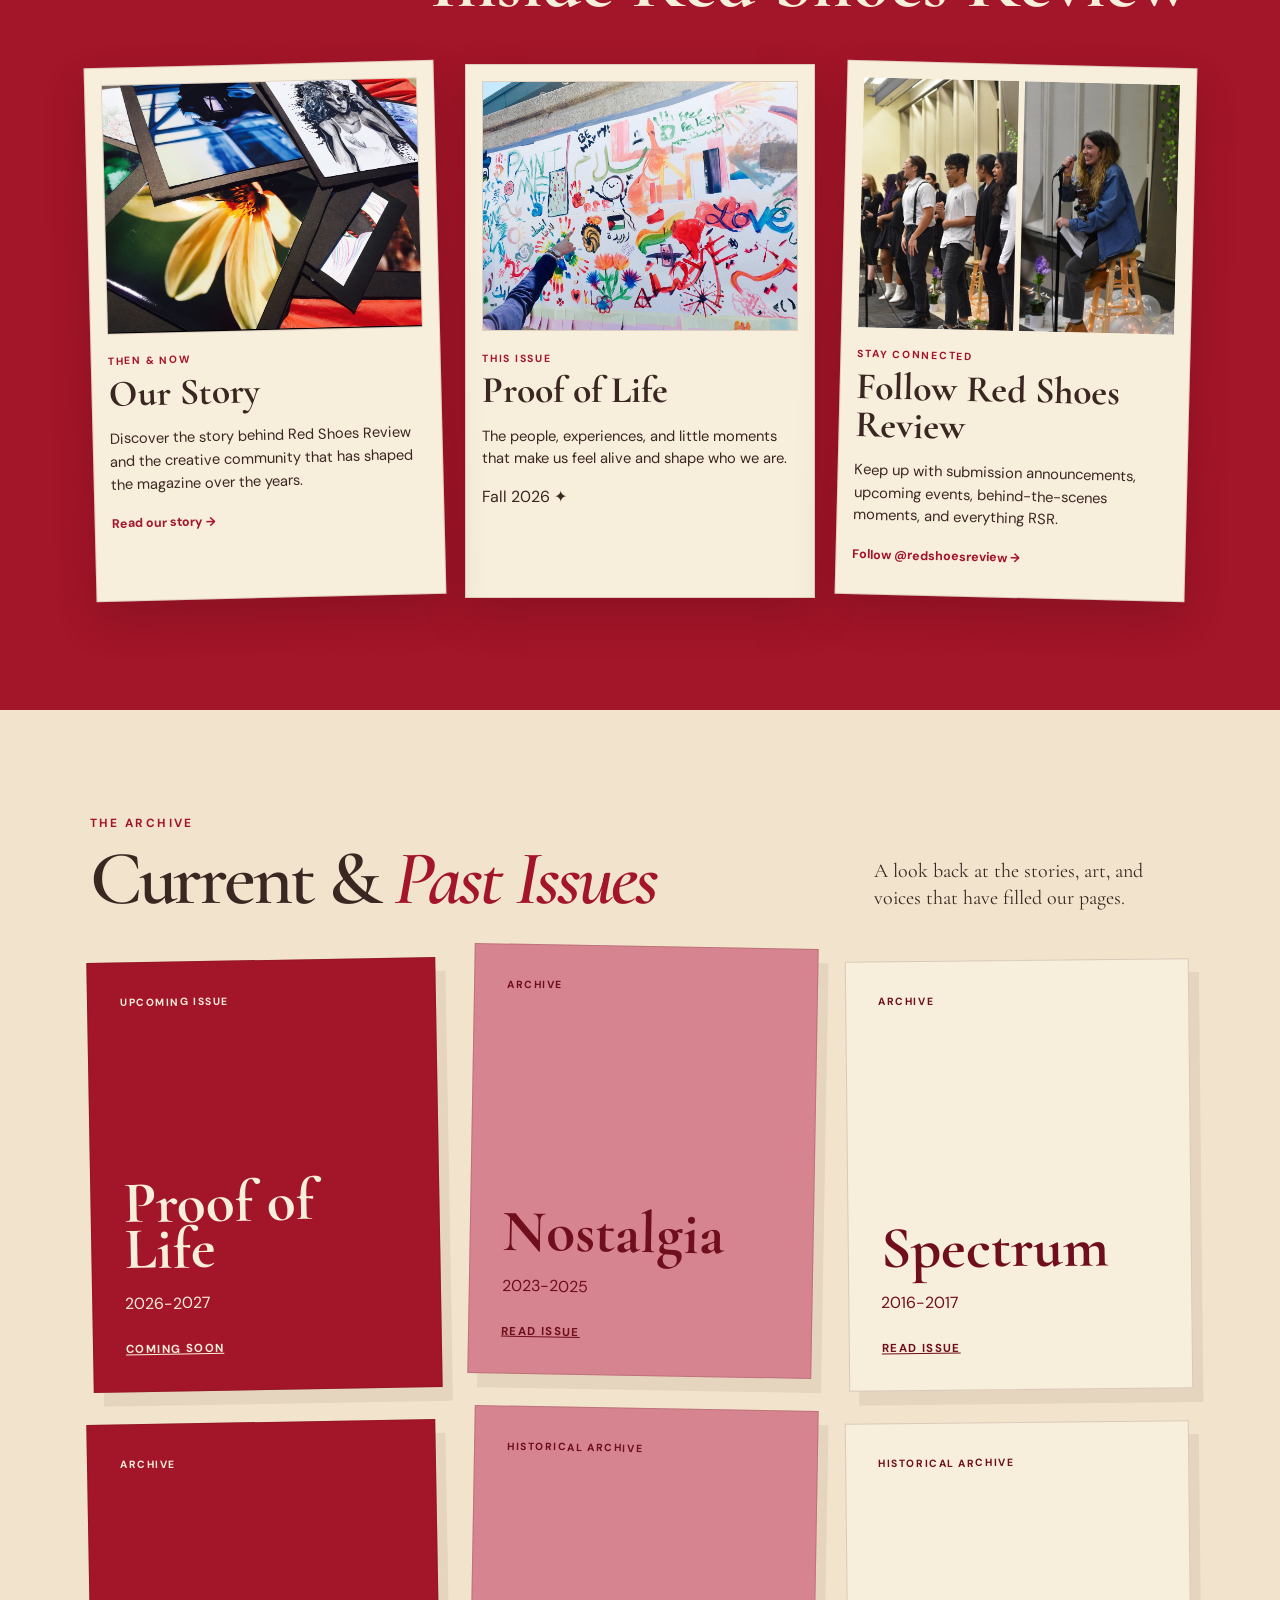
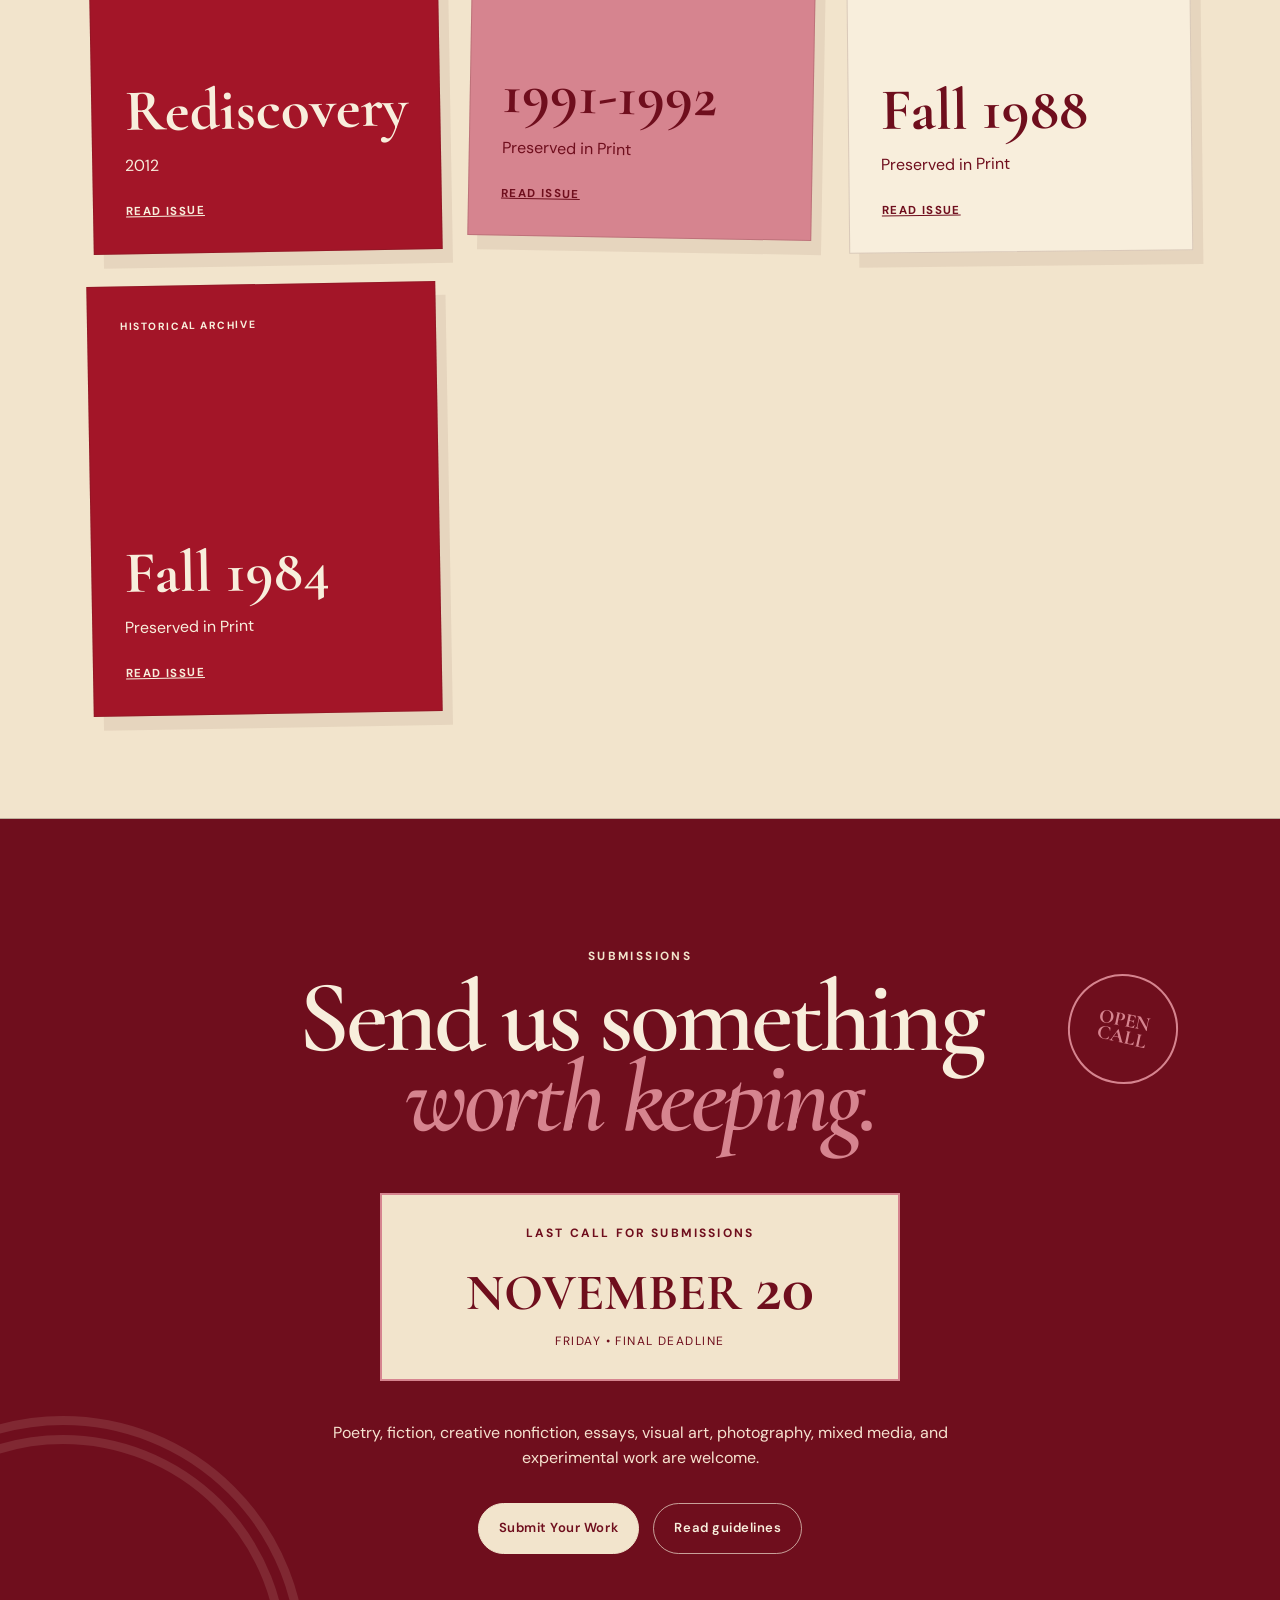
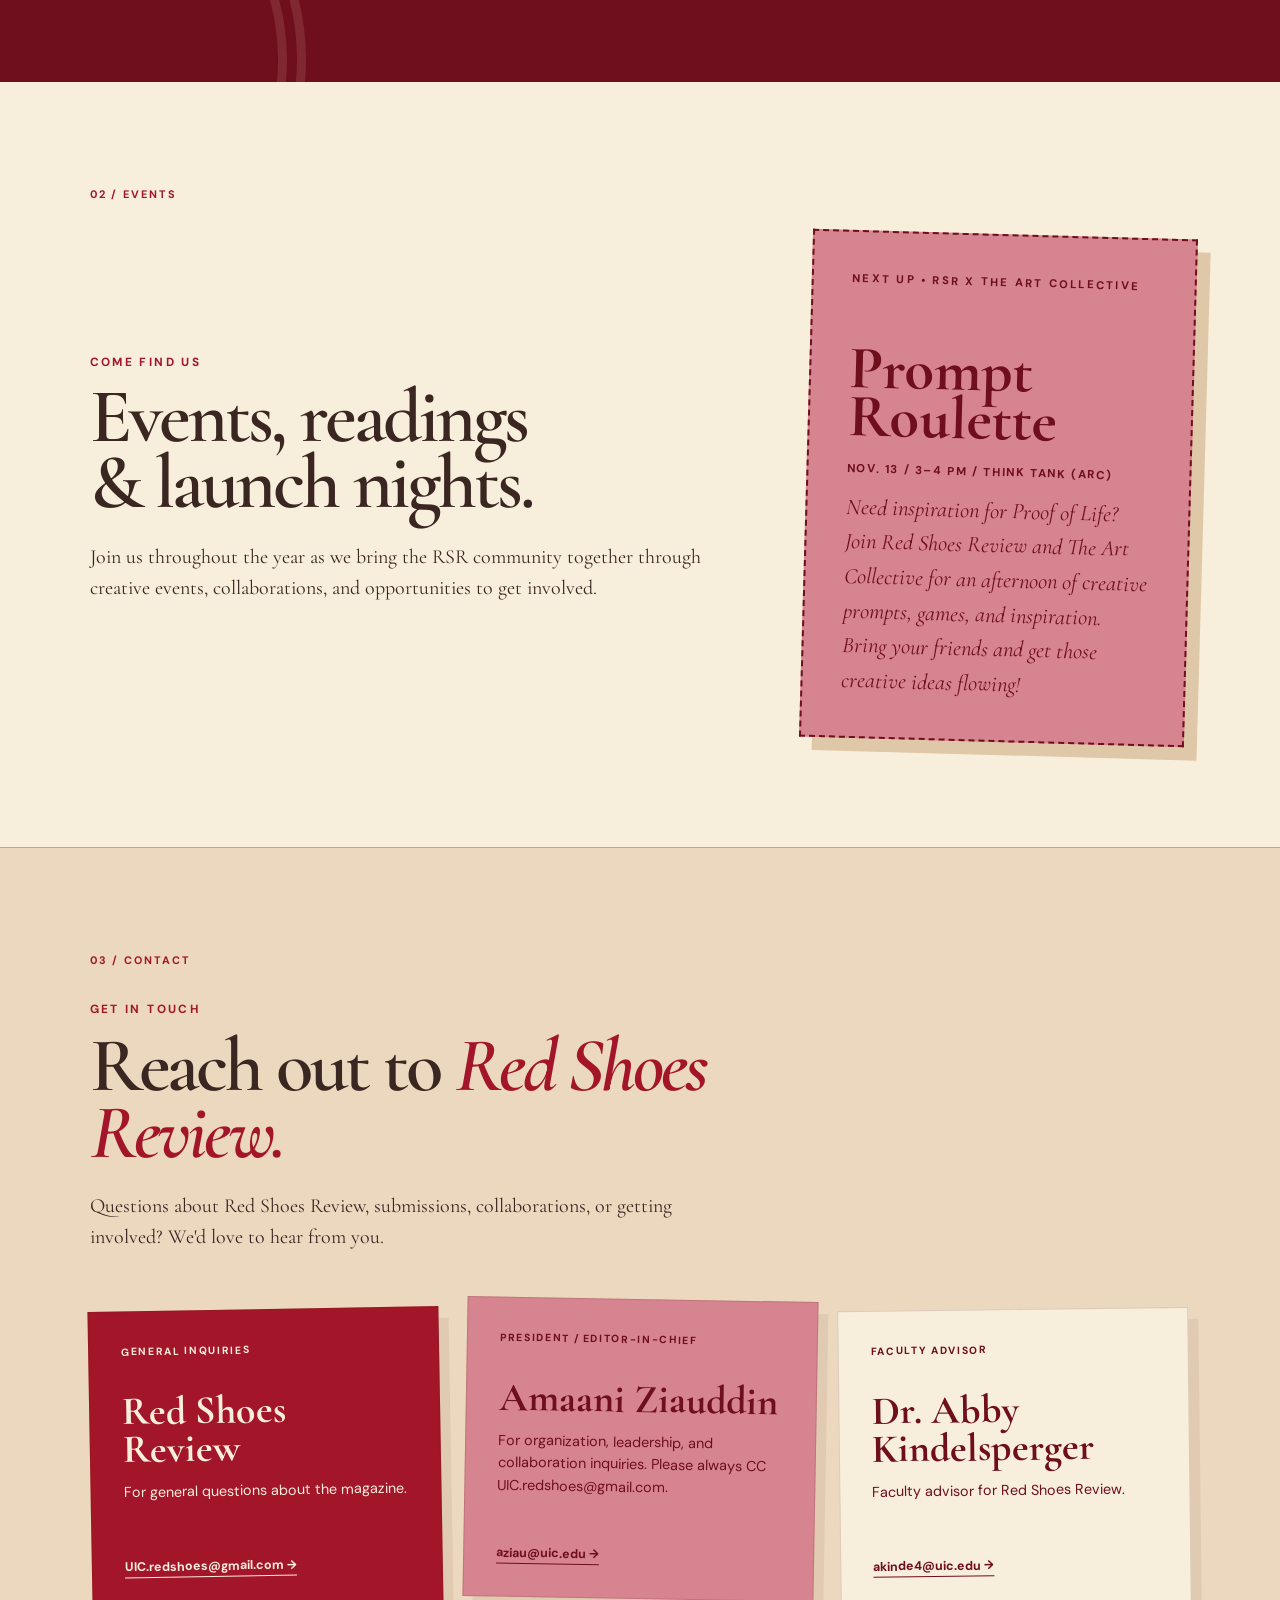
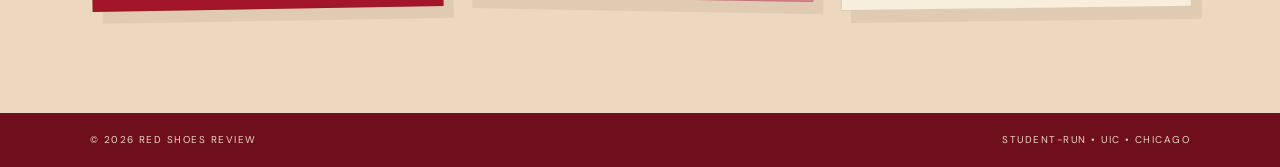
==== commit 0f64c3e0: "Update index.html" ====
--- a/index.html
+++ b/index.html
@@ -666,18 +666,23 @@
     </span>
 
 
+
 <strong style="
-  display: block;
+  display: flex;
+  align-items: baseline;
+  justify-content: center;
+  gap: 0.25em;
   width: 100%;
   font-family: 'Cormorant Garamond', serif;
-  font-size: clamp(1.6rem, 4vw, 3.3rem);
+  font-size: clamp(1.5rem, 4.5vw, 3.2rem);
   font-weight: 700;
   line-height: 1.1;
-  text-align: center;
   white-space: nowrap;
 ">
-  NOVEMBER 20
+  <span>NOVEMBER</span>
+  <span style="font-size: 1.3em;">20</span>
 </strong>
+
 
     <small style="
       display: block;
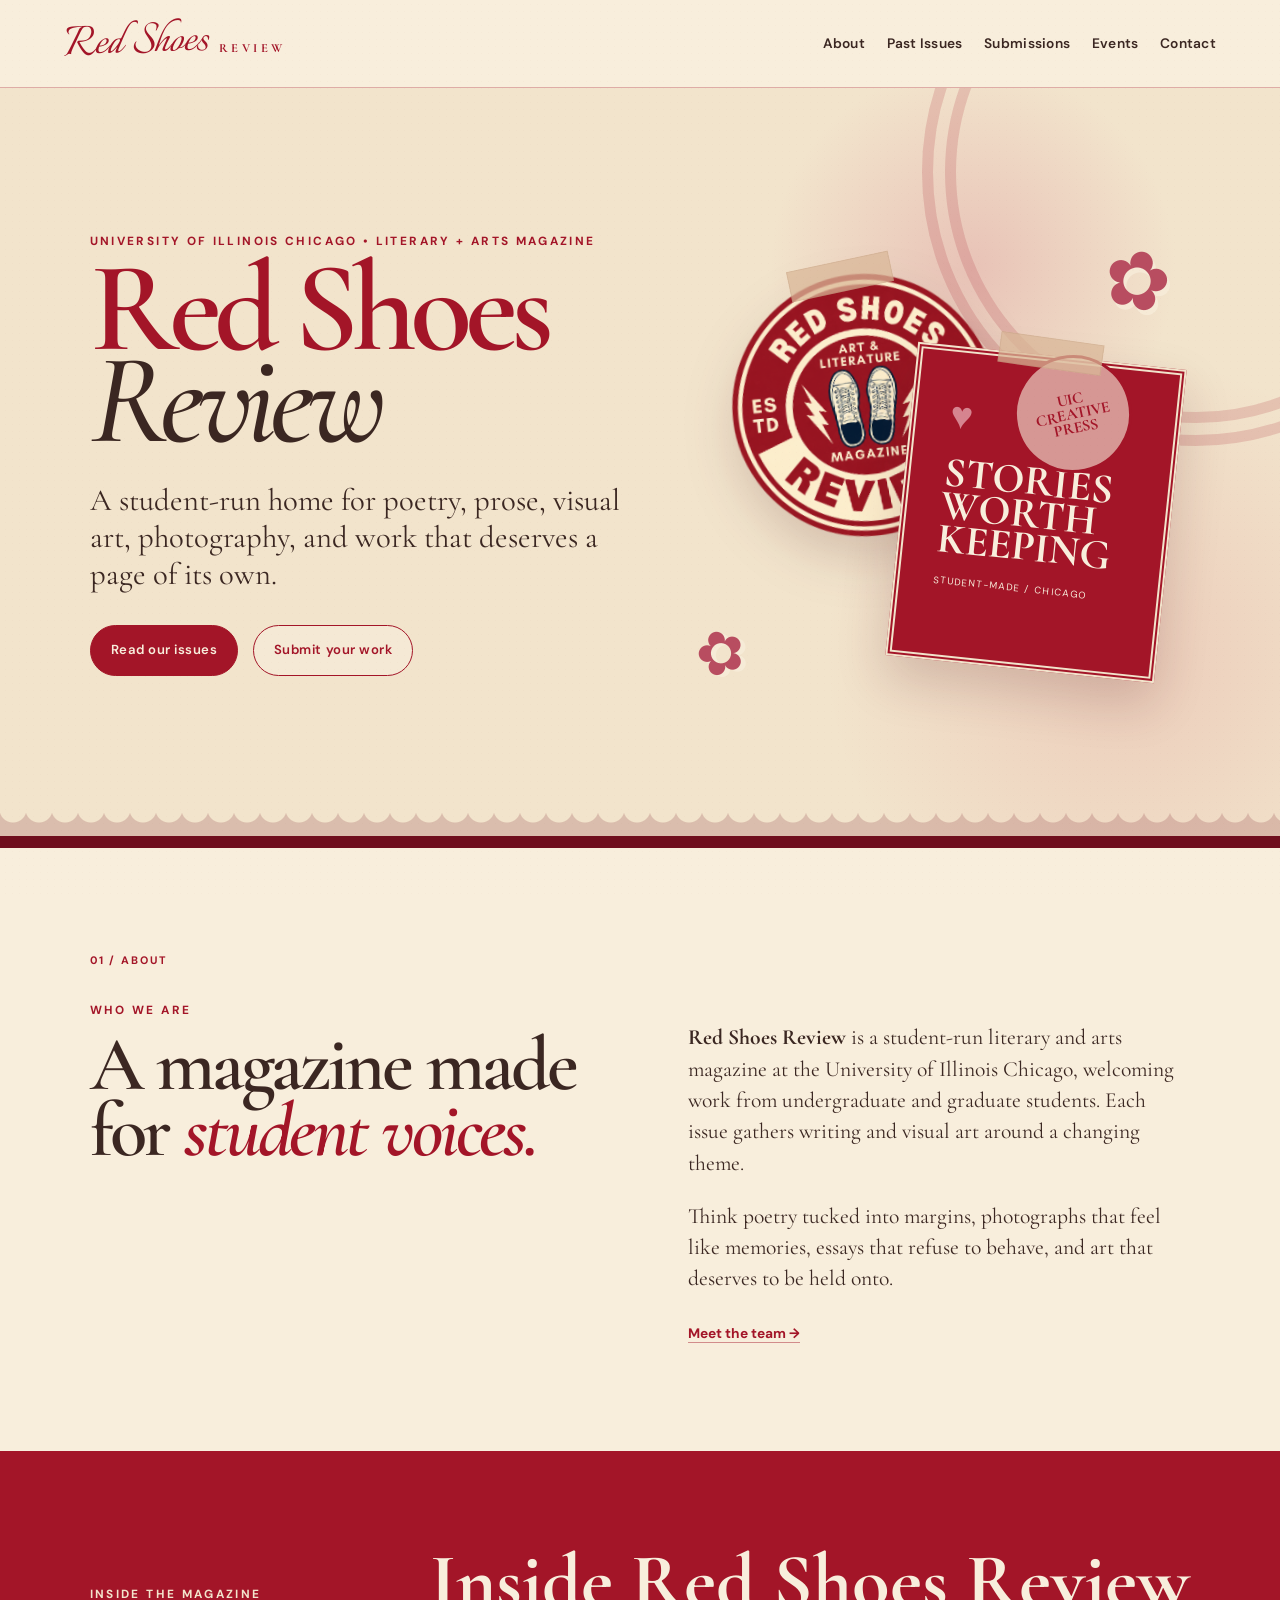
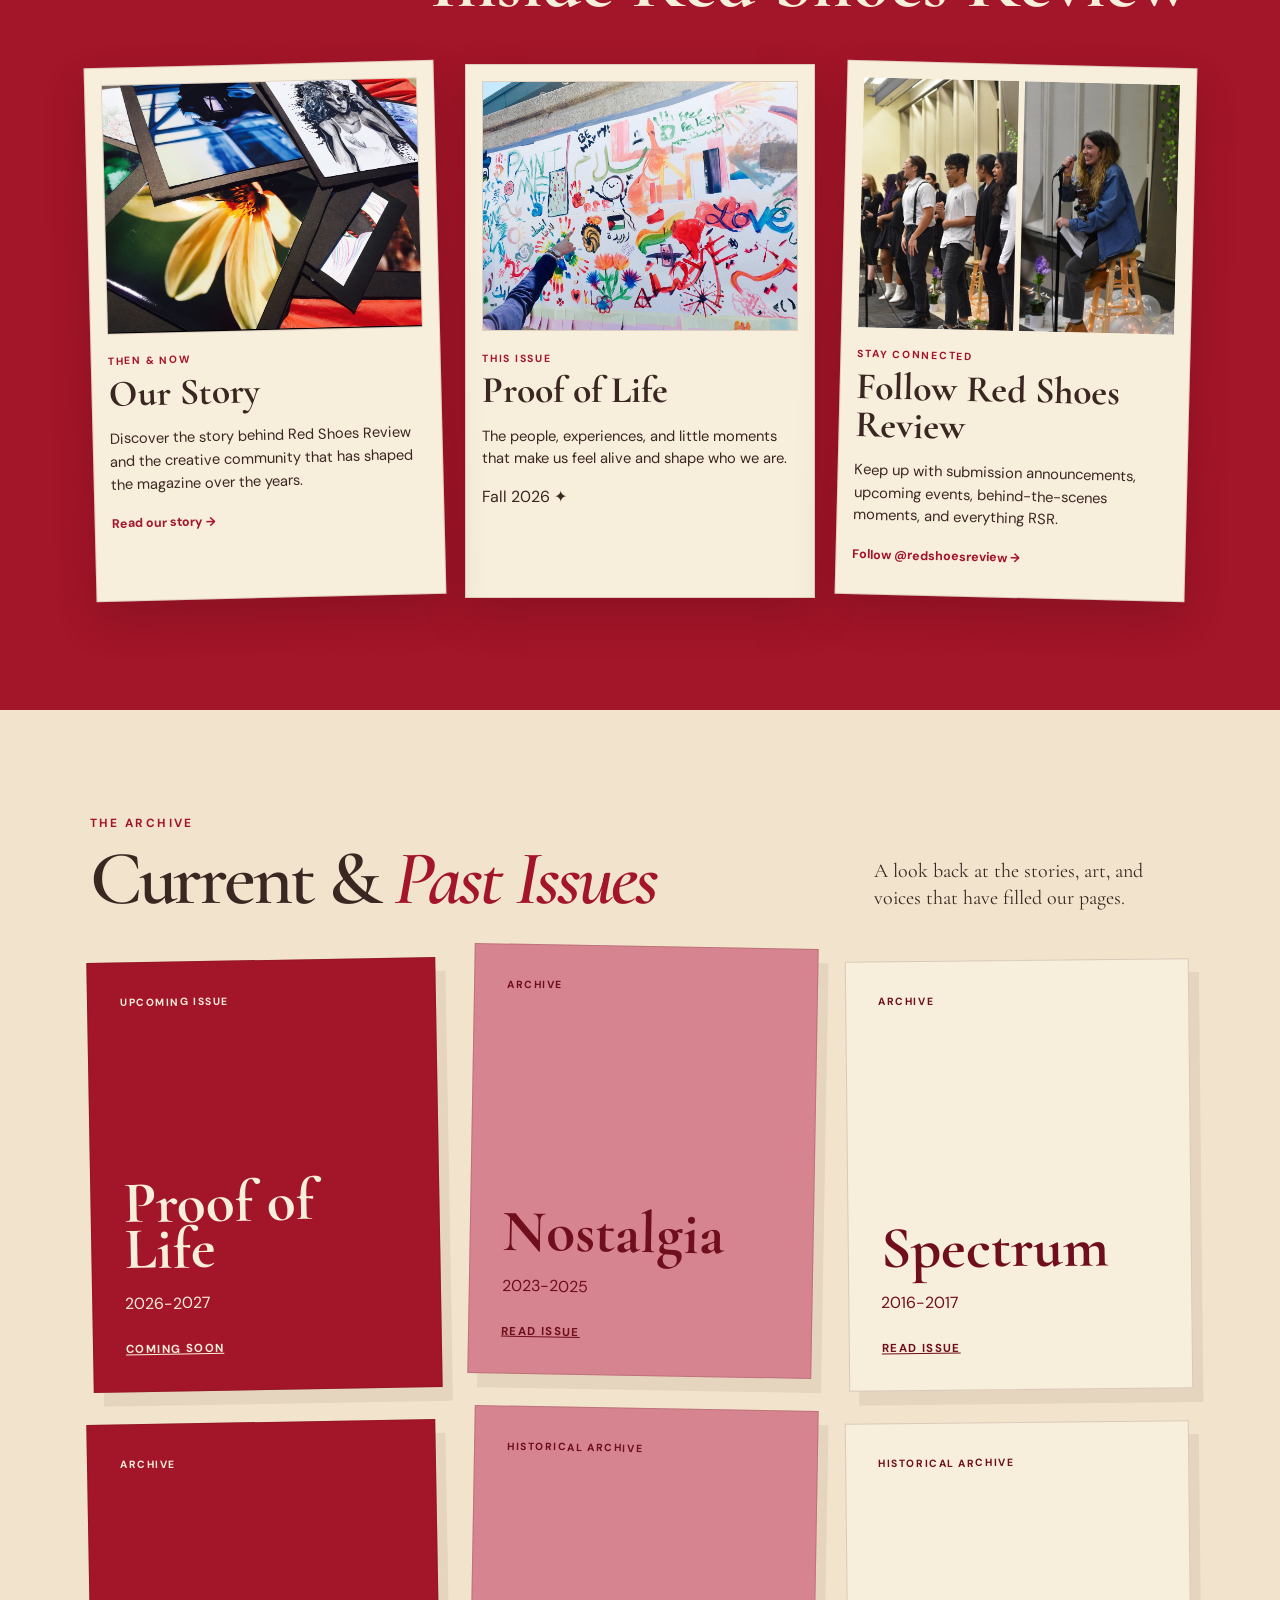
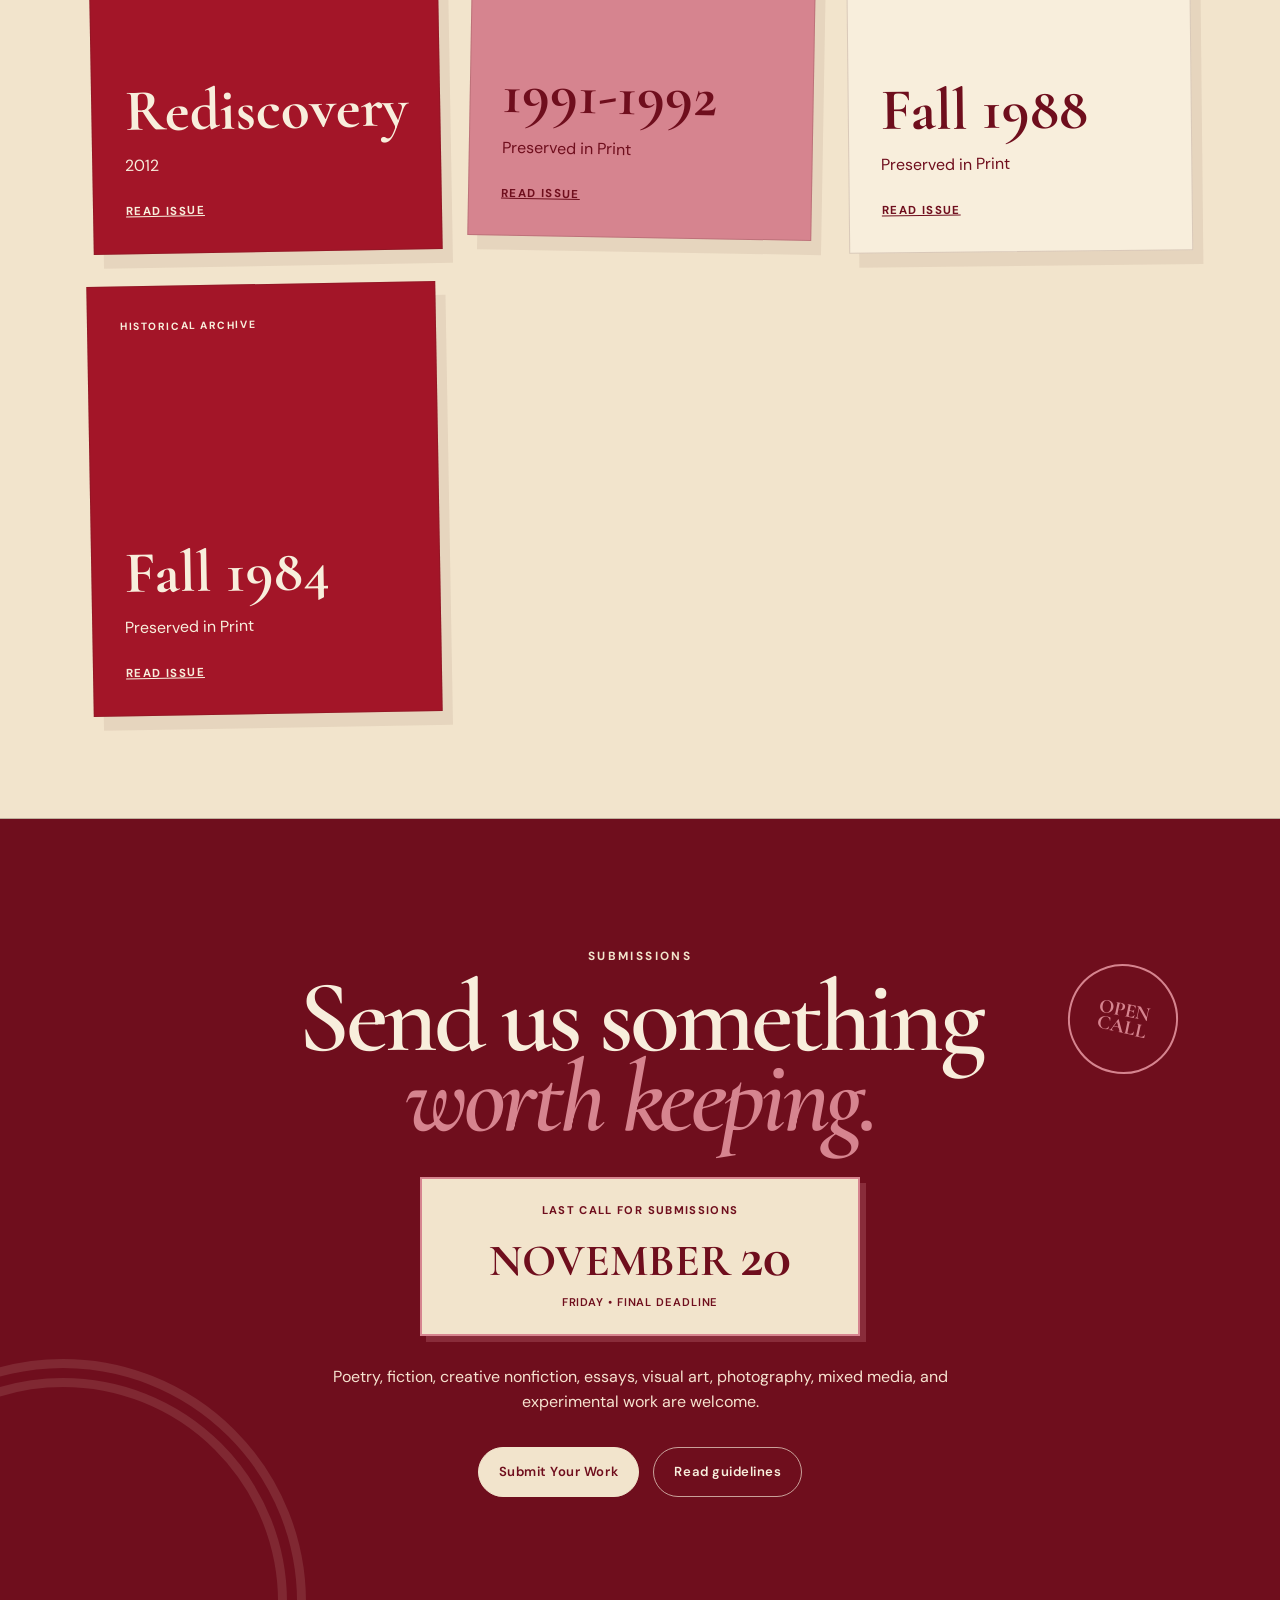
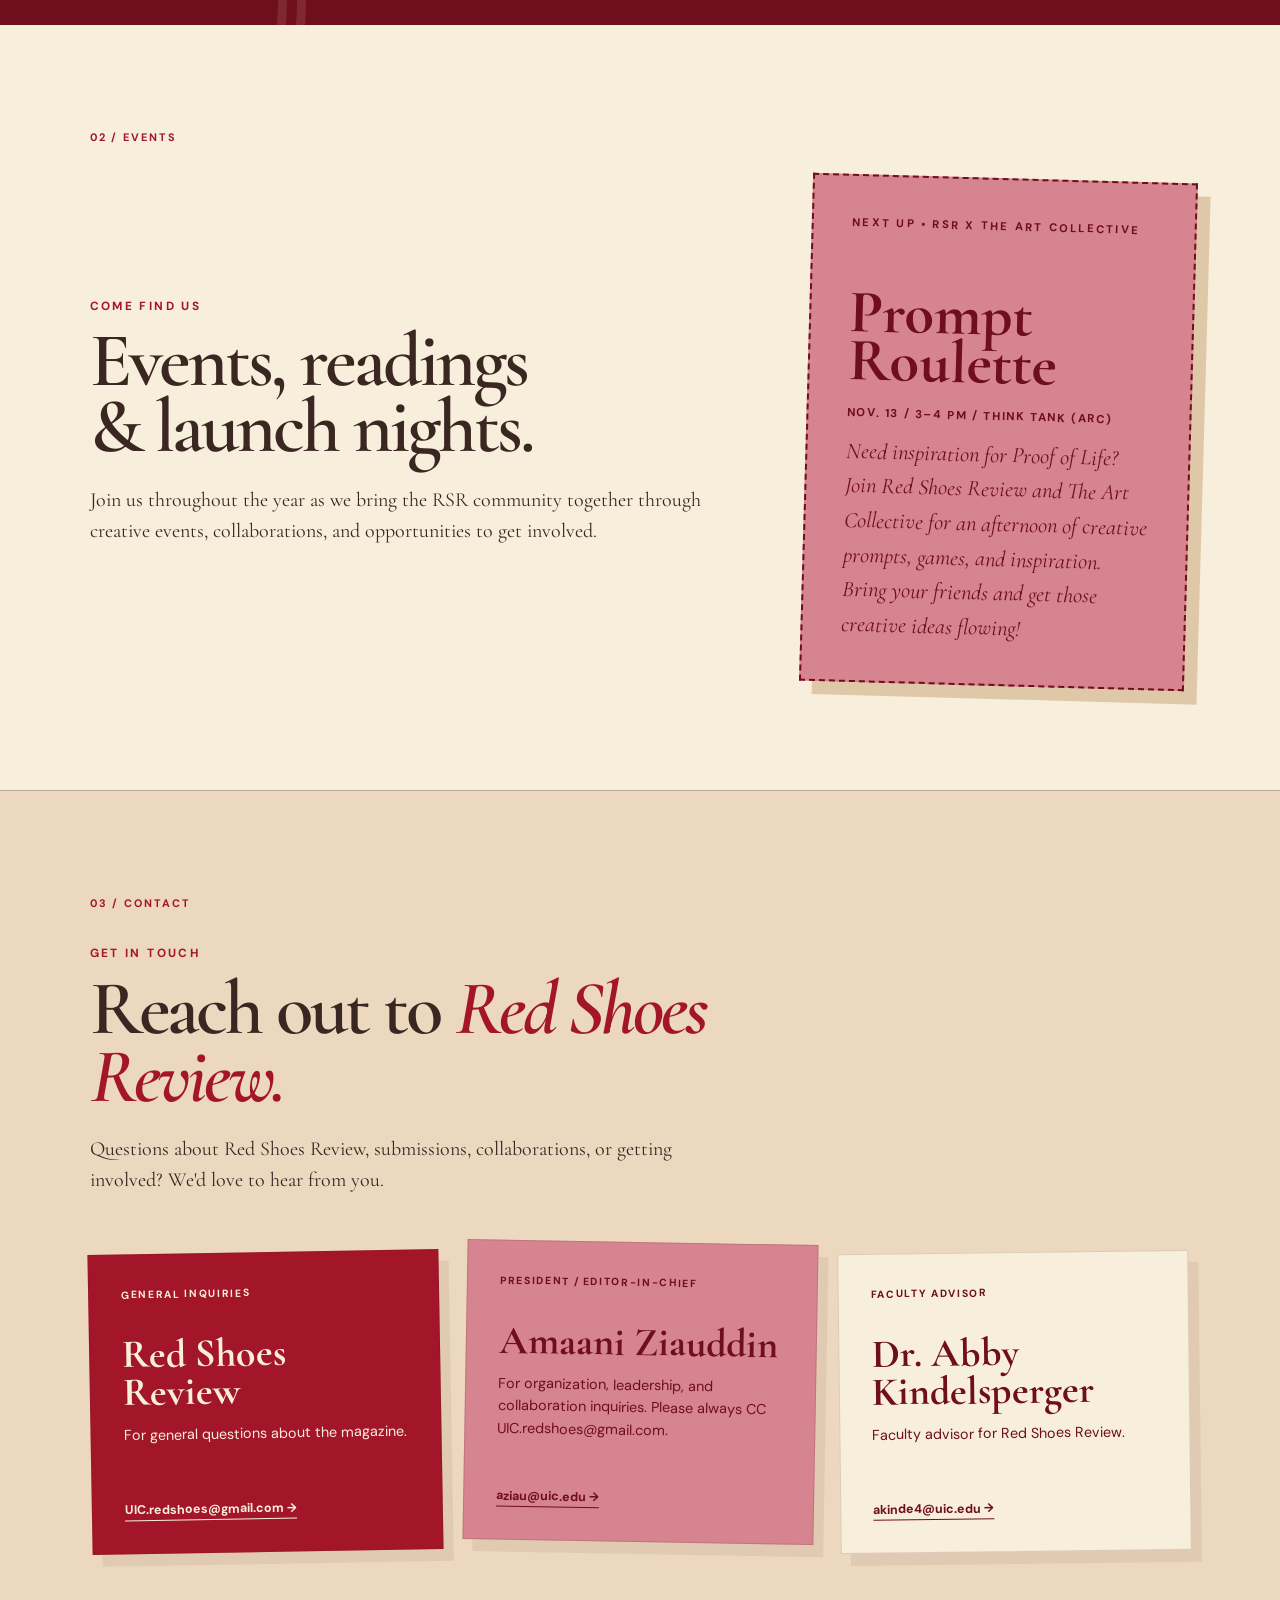
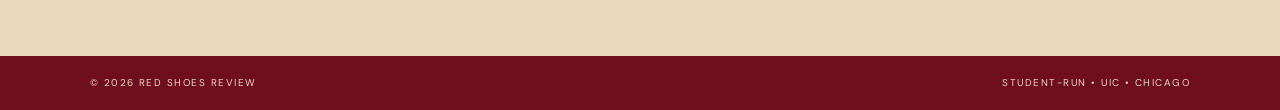
==== commit 0a82bdb3: "Revise deadline announcement to be a clickable link Updated the deadline announcement section to mak" ====
--- a/index.html
+++ b/index.html
@@ -634,6 +634,7 @@
     </section>
 
     
+
 <section id="submissions" class="submit-section">
 
   <div class="submit-stamp">OPEN<br>CALL</div>
@@ -642,57 +643,66 @@
 
   <h2>Send us something<br><em>worth keeping.</em></h2>
 
-  <!-- DEADLINE ANNOUNCEMENT -->
-  <div style="
-    display: flex;
-    flex-direction: column;
-    align-items: center;
-    gap: 0.5rem;
-    width: min(100%, 520px);
-    margin: 3.5rem auto 2.5rem;
-    padding: 1.8rem 2rem;
-    background: #f2e4cc;
-    color: #6f0e1d;
-    border: 2px solid #d6848f;
-    text-align: center;
-  ">
+  <!-- CLICKABLE DEADLINE ANNOUNCEMENT -->
+  <a
+    href="https://forms.gle/UVYysP1VeEr8FK5Q9"
+    target="_blank"
+    rel="noopener noreferrer"
+    aria-label="Submit your work by November 20"
+    style="
+      display: flex;
+      flex-direction: column;
+      align-items: center;
+      justify-content: center;
+      gap: 0.35rem;
+      width: min(100%, 440px);
+      margin: 2.5rem auto 1.8rem;
+      padding: clamp(0.9rem, 3vw, 1.4rem);
+      background: #f2e4cc;
+      color: #6f0e1d;
+      border: 2px solid #d6848f;
+      text-align: center;
+      text-decoration: none;
+      cursor: pointer;
+      box-shadow: 6px 6px 0 rgba(214,132,143,.25);
+    "
+  >
 
     <span style="
-      font-size: 0.75rem;
+      font-family: 'DM Sans', sans-serif;
+      font-size: clamp(0.55rem, 1.6vw, 0.7rem);
       font-weight: 700;
-      letter-spacing: 0.18em;
+      letter-spacing: 0.12em;
     ">
       LAST CALL FOR SUBMISSIONS
     </span>
 
-
-
-<strong style="
-  display: flex;
-  align-items: baseline;
-  justify-content: center;
-  gap: 0.25em;
-  width: 100%;
-  font-family: 'Cormorant Garamond', serif;
-  font-size: clamp(1.5rem, 4.5vw, 3.2rem);
-  font-weight: 700;
-  line-height: 1.1;
-  white-space: nowrap;
-">
-  <span>NOVEMBER</span>
-  <span style="font-size: 1.3em;">20</span>
-</strong>
-
+    <strong style="
+      display: flex;
+      align-items: baseline;
+      justify-content: center;
+      gap: 0.2em;
+      width: 100%;
+      font-family: 'Cormorant Garamond', serif;
+      font-size: clamp(1.45rem, 4vw, 2.8rem);
+      font-weight: 700;
+      line-height: 1.1;
+      white-space: nowrap;
+    ">
+      <span>NOVEMBER</span>
+      <span style="font-size: 1.3em;">20</span>
+    </strong>
 
     <small style="
-      display: block;
-      font-size: 0.75rem;
-      letter-spacing: 0.12em;
+      font-family: 'DM Sans', sans-serif;
+      font-size: clamp(0.55rem, 1.5vw, 0.7rem);
+      font-weight: 600;
+      letter-spacing: 0.08em;
     ">
       FRIDAY • FINAL DEADLINE
     </small>
 
-  </div>
+  </a>
 
   <!-- SUBMISSION CATEGORIES -->
   <p class="submit-copy">
@@ -703,17 +713,25 @@
 
   <!-- SUBMISSION BUTTONS -->
   <div class="submit-buttons">
-    <a class="button cream"
-       href="https://forms.gle/UVYysP1VeEr8FK5Q9"
-       target="_blank">
+
+    <a
+      class="button cream"
+      href="https://forms.gle/UVYysP1VeEr8FK5Q9"
+      target="_blank"
+      rel="noopener noreferrer"
+    >
       Submit Your Work
     </a>
 
-    <a class="button ghost"
-       href="https://docs.google.com/document/d/1TdY7Ooo_0HqhawLpr9X0P1zv04_hITHsDZ4DJjEVTZA/edit?usp=sharing"
-       target="_blank">
+    <a
+      class="button ghost"
+      href="https://docs.google.com/document/d/1TdY7Ooo_0HqhawLpr9X0P1zv04_hITHsDZ4DJjEVTZA/edit?usp=sharing"
+      target="_blank"
+      rel="noopener noreferrer"
+    >
       Read guidelines
     </a>
+
   </div>
 
 </section>
